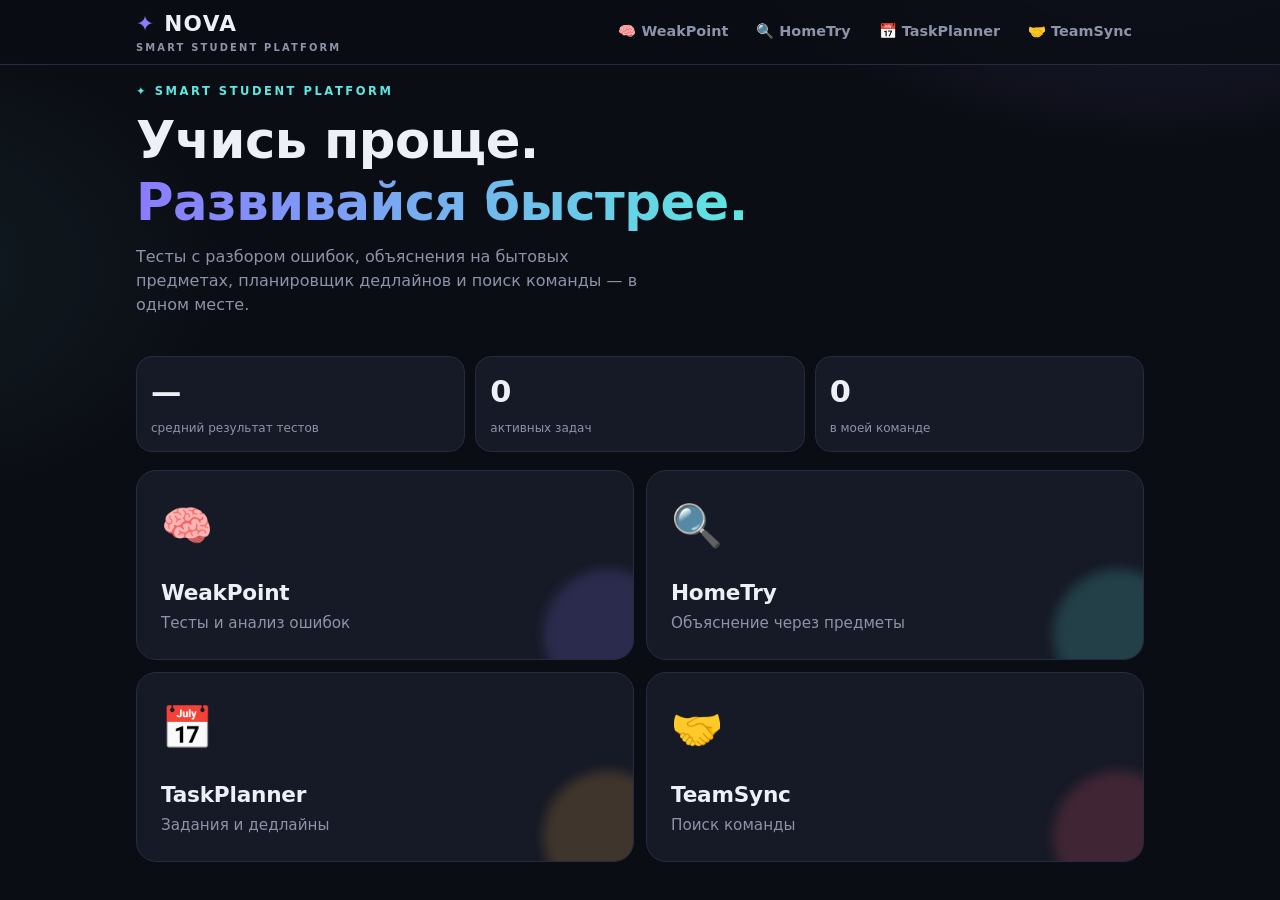
==== nova/index.html @ ae1da0c4 "NOVA Lite: платформа для студентов в одном index.html Тёмная тема, главная со статистикой и сеткой 2" ====
<!doctype html>
<html lang="ru">
<head>
<meta charset="utf-8">
<meta name="viewport" content="width=device-width, initial-scale=1, viewport-fit=cover">
<title>NOVA Lite — Smart Student Platform</title>
<meta name="description" content="NOVA Lite: тесты и анализ ошибок, объяснения через предметы, планировщик заданий и поиск команды.">
<meta name="theme-color" content="#0b0d14">
<link rel="icon" href="data:image/svg+xml,<svg xmlns='http://www.w3.org/2000/svg' viewBox='0 0 100 100'><text y='.9em' font-size='90'>✦</text></svg>">
<style>
/* =====================================================================
   1. ПЕРЕМЕННЫЕ И БАЗА
   ===================================================================== */
:root {
  --bg: #0b0d14;
  --bg-2: #11141e;
  --card: #161a26;
  --card-2: #1c2130;
  --line: #262c3d;
  --text: #eef0f7;
  --muted: #8d93a8;
  --accent: #8b7bff;
  --accent-2: #5ee7df;
  --ok: #3ddc97;
  --warn: #ffb347;
  --danger: #ff5c7a;
  --radius: 20px;
  --radius-sm: 12px;
  --shadow: 0 10px 30px rgba(0, 0, 0, .35);
  --ease: cubic-bezier(.2, .8, .2, 1);
}
* { box-sizing: border-box; }
html { -webkit-text-size-adjust: 100%; }
body {
  margin: 0; min-height: 100vh;
  font-family: system-ui, -apple-system, "Segoe UI", Roboto, "Helvetica Neue", Arial, sans-serif;
  color: var(--text); line-height: 1.5;
  background:
    radial-gradient(700px 400px at 90% -10%, rgba(139, 123, 255, .18), transparent 60%),
    radial-gradient(600px 400px at -10% 30%, rgba(94, 231, 223, .08), transparent 60%),
    var(--bg);
  background-attachment: fixed;
}
h1, h2, h3, h4 { margin: 0 0 .5em; line-height: 1.2; letter-spacing: -.01em; }
p { margin: 0 0 .8em; }
a { color: var(--accent); }
button, input, select, textarea { font: inherit; color: inherit; }
.muted { color: var(--muted); }
.small { font-size: .85rem; }
.hidden { display: none !important; }
:focus-visible { outline: 2px solid var(--accent); outline-offset: 2px; }

.wrap { max-width: 1040px; margin: 0 auto; padding: 0 16px; }

/* =====================================================================
   2. ШАПКА
   ===================================================================== */
.topbar {
  position: sticky; top: 0; z-index: 20;
  background: rgba(11, 13, 20, .78); backdrop-filter: blur(14px);
  border-bottom: 1px solid var(--line);
}
.topbar .wrap { display: flex; align-items: center; justify-content: space-between; height: 64px; }
.logo { display: flex; flex-direction: column; text-decoration: none; color: var(--text); }
.logo b { font-size: 1.35rem; letter-spacing: .06em; font-weight: 800; }
.logo b span { color: var(--accent); display: inline-block; transition: transform .6s var(--ease); }
.logo:hover b span { transform: rotate(180deg) scale(1.15); }
.logo small { font-size: .62rem; letter-spacing: .22em; color: var(--muted); font-weight: 600; }
.top-nav { display: none; gap: 4px; }
.top-nav a {
  text-decoration: none; color: var(--muted); font-size: .9rem; font-weight: 600;
  padding: 8px 12px; border-radius: 999px; transition: background .2s, color .2s;
}
.top-nav a:hover { color: var(--text); background: var(--card); }
.top-nav a.active { color: var(--text); background: var(--card-2); }

/* =====================================================================
   3. ОБЩИЕ КОМПОНЕНТЫ: карточки, кнопки, поля, чипы
   ===================================================================== */
main { padding: 20px 0 60px; }
.view { animation: viewIn .45s var(--ease); }
@keyframes viewIn { from { opacity: 0; transform: translateY(12px); } to { opacity: 1; transform: none; } }

.card {
  background: var(--card); border: 1px solid var(--line); border-radius: var(--radius);
  padding: 18px; margin-bottom: 16px;
}
.btn {
  display: inline-flex; align-items: center; justify-content: center; gap: 8px;
  border: 1px solid var(--line); background: var(--card-2); color: var(--text);
  padding: 11px 16px; border-radius: var(--radius-sm); cursor: pointer; font-weight: 600;
  text-decoration: none; transition: transform .15s var(--ease), background .2s, border-color .2s, opacity .2s;
}
.btn:hover { border-color: #3a4260; transform: translateY(-1px); }
.btn:active { transform: scale(.97); }
.btn:disabled { opacity: .45; cursor: not-allowed; transform: none; }
.btn-primary { background: var(--accent); border-color: var(--accent); color: #0b0d14; }
.btn-primary:hover { background: #a194ff; border-color: #a194ff; }
.btn-ghost { background: transparent; }
.btn-danger { color: var(--danger); }
.btn-sm { padding: 7px 11px; font-size: .85rem; border-radius: 10px; }
.btn-block { width: 100%; }
.row { display: flex; flex-wrap: wrap; gap: 10px; align-items: center; }
.row.between { justify-content: space-between; }

label.field { display: block; margin-bottom: 12px; }
label.field > span { display: block; font-size: .82rem; color: var(--muted); margin-bottom: 6px; font-weight: 600; }
input[type=text], input[type=search], input[type=datetime-local], select, textarea {
  width: 100%; background: var(--bg-2); border: 1px solid var(--line); border-radius: var(--radius-sm);
  padding: 11px 13px; transition: border-color .2s, box-shadow .2s; color-scheme: dark;
}
input:focus, select:focus, textarea:focus { outline: none; border-color: var(--accent); box-shadow: 0 0 0 3px rgba(139, 123, 255, .2); }
textarea { resize: vertical; min-height: 70px; }

.chips { display: flex; flex-wrap: wrap; gap: 6px; }
.chip {
  font-size: .78rem; font-weight: 600; padding: 4px 10px; border-radius: 999px;
  background: var(--card-2); border: 1px solid var(--line); color: var(--muted);
}
button.chip { cursor: pointer; transition: all .2s; }
button.chip:hover { color: var(--text); }
button.chip.active, .chip.on { background: rgba(139, 123, 255, .16); border-color: var(--accent); color: var(--text); }

.seg { display: inline-flex; background: var(--bg-2); border: 1px solid var(--line); border-radius: 999px; padding: 3px; }
.seg button { border: 0; background: transparent; padding: 7px 13px; border-radius: 999px; cursor: pointer; color: var(--muted); font-weight: 600; font-size: .85rem; transition: all .2s; }
.seg button.active { background: var(--card-2); color: var(--text); }

.empty {
  text-align: center; padding: 36px 18px; border: 1px dashed var(--line); border-radius: var(--radius);
  color: var(--muted); background: rgba(22, 26, 38, .5);
}
.empty .e-icon { font-size: 2.4rem; display: block; margin-bottom: 8px; }
.empty b { color: var(--text); display: block; margin-bottom: 4px; }

.progress { height: 8px; background: var(--bg-2); border-radius: 999px; overflow: hidden; }
.progress > i { display: block; height: 100%; background: linear-gradient(90deg, var(--accent), var(--accent-2)); border-radius: inherit; transition: width .6s var(--ease); }

/* Шапка модуля с кнопкой «Назад» */
.mod-head { display: flex; align-items: center; gap: 12px; margin-bottom: 18px; }
.back {
  width: 42px; height: 42px; flex: none; display: grid; place-items: center;
  border-radius: 12px; background: var(--card); border: 1px solid var(--line);
  color: var(--text); text-decoration: none; font-size: 1.2rem; transition: transform .2s var(--ease), border-color .2s;
}
.back:hover { transform: translateX(-3px); border-color: var(--accent); }
.mod-head h1 { margin: 0; font-size: 1.45rem; }
.mod-head p { margin: 0; color: var(--muted); font-size: .9rem; }

.toast {
  position: fixed; left: 50%; bottom: 24px; transform: translate(-50%, 20px); opacity: 0;
  background: var(--card-2); border: 1px solid var(--line); padding: 12px 18px; border-radius: 14px;
  box-shadow: var(--shadow); transition: all .3s var(--ease); pointer-events: none; z-index: 50; font-weight: 600;
  max-width: calc(100% - 32px); text-align: center;
}
.toast.show { opacity: 1; transform: translate(-50%, 0); }

/* =====================================================================
   4. ГЛАВНАЯ
   ===================================================================== */
.hero { padding: 18px 0 8px; }
.hero .eyebrow { font-size: .72rem; letter-spacing: .22em; color: var(--accent-2); font-weight: 700; margin-bottom: 10px; }
.hero h1 { font-size: clamp(2rem, 7vw, 3.2rem); font-weight: 800; margin-bottom: 12px; }
.hero h1 em { font-style: normal; background: linear-gradient(90deg, var(--accent), var(--accent-2)); -webkit-background-clip: text; background-clip: text; color: transparent; }
.hero p { color: var(--muted); max-width: 520px; }

.stats { display: grid; grid-template-columns: repeat(3, 1fr); gap: 10px; margin: 18px 0; }
.stat { background: var(--card); border: 1px solid var(--line); border-radius: 16px; padding: 12px 14px; }
.stat b { display: block; font-size: 1.5rem; font-weight: 800; }
.stat span { font-size: .75rem; color: var(--muted); }

.modules { display: grid; grid-template-columns: repeat(2, 1fr); gap: 12px; }
.module {
  position: relative; overflow: hidden; display: flex; flex-direction: column; gap: 6px;
  min-height: 150px; padding: 18px; border-radius: var(--radius); text-decoration: none; color: var(--text);
  background: var(--card); border: 1px solid var(--line);
  transition: transform .35s var(--ease), border-color .3s, box-shadow .3s;
}
.module::after {
  content: ""; position: absolute; inset: auto -40px -40px auto; width: 130px; height: 130px; border-radius: 50%;
  background: var(--glow); opacity: .18; filter: blur(6px); transition: transform .5s var(--ease), opacity .3s;
}
.module:hover { transform: translateY(-4px); border-color: var(--glow); box-shadow: 0 14px 34px rgba(0, 0, 0, .4); }
.module:hover::after { transform: scale(1.5); opacity: .3; }
.module .m-emoji { font-size: 2rem; align-self: flex-start; transition: transform .35s var(--ease); }
.module:hover .m-emoji { transform: scale(1.15) rotate(-6deg); }
.module h3 { margin: auto 0 0; font-size: 1.15rem; }
.module p { margin: 0; font-size: .85rem; color: var(--muted); }

/* =====================================================================
   5. WEAKPOINT
   ===================================================================== */
.subj-grid { display: grid; grid-template-columns: repeat(2, 1fr); gap: 12px; margin-bottom: 18px; }
.subj {
  text-align: left; cursor: pointer; padding: 16px; border-radius: var(--radius); background: var(--card);
  border: 1px solid var(--line); transition: transform .25s var(--ease), border-color .2s;
}
.subj:hover { transform: translateY(-3px); border-color: var(--accent); }
.subj .s-emoji { font-size: 1.7rem; }
.subj b { display: block; margin: 6px 0 2px; font-size: 1.05rem; }
.subj small { color: var(--muted); }

.q-top { display: flex; justify-content: space-between; color: var(--muted); font-size: .85rem; margin-bottom: 8px; }
.question h2 { font-size: 1.2rem; margin: 14px 0 16px; }
.options { display: grid; gap: 8px; }
.option {
  text-align: left; padding: 13px 15px; border-radius: var(--radius-sm); background: var(--bg-2);
  border: 1px solid var(--line); cursor: pointer; transition: all .2s var(--ease);
}
.option:hover { border-color: #3a4260; transform: translateX(3px); }
.option.picked { border-color: var(--accent); background: rgba(139, 123, 255, .14); }

.result-top { display: flex; align-items: center; gap: 18px; flex-wrap: wrap; }
.ring {
  --p: 0; width: 120px; height: 120px; border-radius: 50%; display: grid; place-items: center; flex: none;
  background: conic-gradient(var(--ring-c, var(--accent)) calc(var(--p) * 1%), var(--bg-2) 0);
}
.ring > div { width: 92px; height: 92px; border-radius: 50%; background: var(--card); display: grid; place-items: center; font-size: 1.7rem; font-weight: 800; }
.mistake { border-left: 3px solid var(--danger); padding: 10px 12px; background: var(--bg-2); border-radius: 0 12px 12px 0; margin-bottom: 10px; }
.mistake p { margin: 4px 0; font-size: .92rem; }
.mistake .bad { color: var(--danger); }
.mistake .good { color: var(--ok); }
.topic-row { margin-bottom: 12px; }
.topic-row .row { justify-content: space-between; font-size: .9rem; margin-bottom: 5px; }
.weak { padding: 12px 14px; border-radius: 14px; background: rgba(255, 179, 71, .08); border: 1px solid rgba(255, 179, 71, .3); margin-bottom: 8px; }
.weak b { color: var(--warn); }
.hist-item { display: flex; justify-content: space-between; align-items: center; gap: 10px; padding: 10px 0; border-bottom: 1px solid var(--line); }
.hist-item:last-child { border-bottom: 0; }
.pct { font-weight: 800; }
.pct.good { color: var(--ok); } .pct.mid { color: var(--warn); } .pct.bad { color: var(--danger); }

/* =====================================================================
   6. HOMETRY
   ===================================================================== */
.ht-grid { display: grid; gap: 12px; }
.ht-card {
  text-align: left; cursor: pointer; display: flex; gap: 14px; align-items: flex-start; padding: 16px;
  border-radius: var(--radius); background: var(--card); border: 1px solid var(--line);
  transition: transform .25s var(--ease), border-color .2s;
}
.ht-card:hover { transform: translateY(-3px); border-color: var(--accent-2); }
.ht-card .ht-emoji { font-size: 2rem; width: 52px; height: 52px; flex: none; display: grid; place-items: center; background: var(--bg-2); border-radius: 14px; }
.ht-card b { display: block; font-size: 1.05rem; }
.ht-card p { margin: 4px 0 8px; font-size: .88rem; color: var(--muted); }
.explain { font-size: 1.02rem; }
.items { display: grid; gap: 8px; margin-top: 10px; }
.item { display: flex; gap: 10px; align-items: flex-start; background: var(--bg-2); border-radius: 12px; padding: 10px 12px; font-size: .92rem; }
.item span:first-child { font-size: 1.3rem; }
.need { list-style: none; padding: 0; margin: 0; display: flex; flex-wrap: wrap; gap: 6px; }
.steps { counter-reset: s; list-style: none; padding: 0; margin: 0; }
.steps li { counter-increment: s; position: relative; padding: 0 0 12px 40px; }
.steps li::before {
  content: counter(s); position: absolute; left: 0; top: 0; width: 28px; height: 28px; border-radius: 50%;
  display: grid; place-items: center; background: var(--card-2); border: 1px solid var(--line); font-weight: 700; font-size: .85rem;
}
.conclusion { background: linear-gradient(135deg, rgba(94, 231, 223, .12), rgba(139, 123, 255, .12)); border: 1px solid rgba(94, 231, 223, .3); border-radius: 16px; padding: 14px 16px; }
.safety { font-size: .85rem; color: var(--warn); margin-top: 10px; }

/* =====================================================================
   7. TASKPLANNER
   ===================================================================== */
.form-grid { display: grid; gap: 0 12px; }
.task {
  display: flex; gap: 12px; align-items: flex-start; padding: 14px; margin-bottom: 10px;
  background: var(--card); border: 1px solid var(--line); border-left: 4px solid var(--line);
  border-radius: 16px; transition: transform .2s var(--ease), opacity .3s, border-color .2s;
  animation: viewIn .35s var(--ease);
}
.task:hover { transform: translateX(2px); }
.task.overdue { border-left-color: var(--danger); background: linear-gradient(90deg, rgba(255, 92, 122, .08), var(--card) 40%); }
.task.urgent { border-left-color: var(--warn); background: linear-gradient(90deg, rgba(255, 179, 71, .08), var(--card) 40%); }
.task.done { opacity: .55; border-left-color: var(--ok); }
.task.done .t-title { text-decoration: line-through; }
.check {
  width: 26px; height: 26px; flex: none; border-radius: 8px; border: 2px solid #3a4260; background: transparent;
  cursor: pointer; display: grid; place-items: center; transition: all .2s; color: #0b0d14; font-weight: 900; font-size: .85rem;
}
.check:hover { border-color: var(--ok); }
.task.done .check { background: var(--ok); border-color: var(--ok); }
.t-body { flex: 1; min-width: 0; }
.t-title { font-weight: 700; word-break: break-word; }
.t-meta { display: flex; flex-wrap: wrap; gap: 6px; margin-top: 6px; font-size: .8rem; }
.t-actions { display: flex; gap: 4px; }
.icon-btn { border: 0; background: transparent; cursor: pointer; padding: 6px; border-radius: 8px; font-size: 1rem; transition: background .2s; }
.icon-btn:hover { background: var(--card-2); }
.prio-high { color: var(--danger); border-color: rgba(255, 92, 122, .4); }
.prio-medium { color: var(--warn); border-color: rgba(255, 179, 71, .4); }
.prio-low { color: var(--ok); border-color: rgba(61, 220, 151, .4); }
.deadline.overdue { color: var(--danger); border-color: rgba(255, 92, 122, .5); }
.deadline.urgent { color: var(--warn); border-color: rgba(255, 179, 71, .5); }

/* =====================================================================
   8. TEAMSYNC
   ===================================================================== */
.tabs { display: flex; gap: 6px; margin-bottom: 14px; overflow-x: auto; }
.tabs button { flex: none; border: 1px solid var(--line); background: var(--card); padding: 9px 14px; border-radius: 999px; cursor: pointer; font-weight: 600; color: var(--muted); transition: all .2s; }
.tabs button.active { color: var(--text); border-color: var(--accent); background: rgba(139, 123, 255, .14); }
.tabs button span { font-size: .75rem; background: var(--card-2); padding: 1px 7px; border-radius: 999px; margin-left: 4px; }
.people { display: grid; gap: 12px; }
.person {
  display: flex; flex-direction: column; gap: 8px; padding: 16px; border-radius: var(--radius);
  background: var(--card); border: 1px solid var(--line); transition: transform .25s var(--ease), border-color .2s;
  animation: viewIn .35s var(--ease);
}
.person:hover { transform: translateY(-3px); border-color: #3a4260; }
.person.mine { border-color: rgba(94, 231, 223, .45); }
.p-head { display: flex; align-items: center; gap: 12px; }
.avatar { width: 46px; height: 46px; flex: none; border-radius: 14px; display: grid; place-items: center; font-weight: 800; font-size: 1.1rem; color: #0b0d14; }
.p-head b { display: block; }
.p-head small { color: var(--muted); }
.person p { margin: 0; font-size: .9rem; }
.person .label { color: var(--muted); font-size: .78rem; font-weight: 600; }
.person .btn { margin-top: auto; }
.in-team { background: rgba(61, 220, 151, .12); border-color: rgba(61, 220, 151, .5); color: var(--ok); }

/* =====================================================================
   9. АДАПТИВНОСТЬ
   ===================================================================== */
@media (min-width: 720px) {
  main { padding-top: 32px; }
  .top-nav { display: flex; }
  .module { min-height: 190px; padding: 24px; }
  .module .m-emoji { font-size: 2.6rem; }
  .module h3 { font-size: 1.35rem; }
  .module p { font-size: .95rem; }
  .stat b { font-size: 1.9rem; }
  .ht-grid, .people { grid-template-columns: repeat(2, 1fr); }
  .form-grid { grid-template-columns: 2fr 1fr; }
  .subj-grid { grid-template-columns: repeat(4, 1fr); }
}
@media (min-width: 1000px) {
  .people { grid-template-columns: repeat(3, 1fr); }
  .two-col { display: grid; grid-template-columns: 1.2fr 1fr; gap: 16px; align-items: start; }
}
@media (prefers-reduced-motion: reduce) {
  *, *::before, *::after { animation: none !important; transition: none !important; }
}
</style>
</head>
<body>

<!-- ================= ШАПКА ================= -->
<header class="topbar">
  <div class="wrap">
    <a class="logo" href="#/" aria-label="NOVA — на главную">
      <b><span>✦</span> NOVA</b>
      <small>SMART STUDENT PLATFORM</small>
    </a>
    <nav class="top-nav" aria-label="Модули">
      <a href="#/weakpoint" data-nav="weakpoint">🧠 WeakPoint</a>
      <a href="#/hometry" data-nav="hometry">🔍 HomeTry</a>
      <a href="#/tasks" data-nav="tasks">📅 TaskPlanner</a>
      <a href="#/team" data-nav="team">🤝 TeamSync</a>
    </nav>
  </div>
</header>

<main class="wrap"><div id="app"></div></main>
<div class="toast" id="toast" role="status" aria-live="polite"></div>

<script>
"use strict";

/* =====================================================================
   1. ХРАНИЛИЩЕ (localStorage) И УТИЛИТЫ
   ===================================================================== */
const store = {
  get(key, fallback) {
    try { const v = localStorage.getItem("nova." + key); return v === null ? fallback : JSON.parse(v); }
    catch (e) { return fallback; }
  },
  set(key, value) {
    try { localStorage.setItem("nova." + key, JSON.stringify(value)); }
    catch (e) { toast("Не удалось сохранить: память браузера недоступна"); }
  }
};

const $ = (sel, root = document) => root.querySelector(sel);
const $$ = (sel, root = document) => [...root.querySelectorAll(sel)];
/** Экранирование текста перед вставкой в HTML (защита от «поломки» вёрстки). */
const esc = s => String(s ?? "").replace(/[&<>"']/g, c => ({ "&": "&amp;", "<": "&lt;", ">": "&gt;", '"': "&quot;", "'": "&#39;" }[c]));
const uid = () => Date.now().toString(36) + Math.random().toString(36).slice(2, 7);
const shuffle = a => { a = [...a]; for (let i = a.length - 1; i > 0; i--) { const j = Math.floor(Math.random() * (i + 1)); [a[i], a[j]] = [a[j], a[i]]; } return a; };
const pctClass = p => (p >= 80 ? "good" : p >= 50 ? "mid" : "bad");
const fmtDate = iso => new Date(iso).toLocaleString("ru-RU", { day: "numeric", month: "short", hour: "2-digit", minute: "2-digit" });

function toast(msg) {
  const t = $("#toast");
  t.textContent = msg;
  t.classList.add("show");
  clearTimeout(toast.timer);
  toast.timer = setTimeout(() => t.classList.remove("show"), 2400);
}

/** Шапка модуля с кнопкой «Назад». */
function modHead(emoji, title, subtitle, backHref = "#/") {
  return `<div class="mod-head">
      <a class="back" href="${backHref}" aria-label="Назад">←</a>
      <div><h1>${emoji} ${title}</h1><p>${subtitle}</p></div>
    </div>`;
}

function emptyState(icon, title, hint) {
  return `<div class="empty"><span class="e-icon">${icon}</span><b>${title}</b>${hint}</div>`;
}

/* =====================================================================
   2. ДАННЫЕ: ВОПРОСЫ WEAKPOINT
   Формат: { t: тема, q: вопрос, o: [варианты], a: индекс верного, e: пояснение }
   ===================================================================== */
const SUBJECTS = {
  math: {
    name: "Математика", emoji: "📐",
    questions: [
      { t: "Дроби", q: "Сколько будет 3/4 + 1/8?", o: ["7/8", "4/12", "1/2", "5/8"], a: 0, e: "Приводим к знаменателю 8: 6/8 + 1/8 = 7/8." },
      { t: "Дроби", q: "Чему равны 2/3 от 18?", o: ["12", "6", "9", "27"], a: 0, e: "18 : 3 × 2 = 12." },
      { t: "Проценты", q: "Сколько составляет 15% от 200?", o: ["30", "15", "20", "45"], a: 0, e: "200 × 15 / 100 = 30." },
      { t: "Проценты", q: "Цена 800 ₸ выросла на 25%. Какой стала цена?", o: ["1000 ₸", "825 ₸", "1025 ₸", "200 ₸"], a: 0, e: "25% от 800 = 200, значит 800 + 200 = 1000 ₸." },
      { t: "Уравнения", q: "Реши уравнение: 3x − 7 = 11", o: ["x = 6", "x = 4", "x = 18", "x = 3"], a: 0, e: "3x = 11 + 7 = 18, x = 18 : 3 = 6." },
      { t: "Уравнения", q: "Реши уравнение: 2(x + 3) = 14", o: ["x = 4", "x = 7", "x = 5,5", "x = 8"], a: 0, e: "x + 3 = 7, значит x = 4." },
      { t: "Геометрия", q: "Площадь прямоугольника со сторонами 6 см и 4 см?", o: ["24 см²", "20 см²", "10 см²", "48 см²"], a: 0, e: "S = a × b = 6 × 4 = 24 см²." },
      { t: "Геометрия", q: "Чему равна сумма углов любого треугольника?", o: ["180°", "90°", "360°", "270°"], a: 0, e: "Сумма внутренних углов треугольника всегда 180°." },
      { t: "Степени", q: "Сколько будет 2⁵?", o: ["32", "10", "25", "16"], a: 0, e: "2 × 2 × 2 × 2 × 2 = 32." },
      { t: "Степени", q: "Упрости: 10³ × 10²", o: ["10⁵", "10⁶", "100⁵", "20⁵"], a: 0, e: "При умножении степеней с одинаковым основанием показатели складываются: 3 + 2 = 5." }
    ]
  },
  physics: {
    name: "Физика", emoji: "⚡",
    questions: [
      { t: "Силы", q: "В каких единицах измеряется сила?", o: ["Ньютон (Н)", "Джоуль (Дж)", "Ватт (Вт)", "Паскаль (Па)"], a: 0, e: "Сила измеряется в ньютонах, в честь Исаака Ньютона." },
      { t: "Силы", q: "Тело массой 2 кг движется с ускорением 3 м/с². Какая сила на него действует?", o: ["6 Н", "1,5 Н", "5 Н", "0,67 Н"], a: 0, e: "Второй закон Ньютона: F = m × a = 2 × 3 = 6 Н." },
      { t: "Давление", q: "Сила 100 Н давит на площадь 2 м². Каково давление?", o: ["50 Па", "200 Па", "102 Па", "0,02 Па"], a: 0, e: "p = F / S = 100 / 2 = 50 Па." },
      { t: "Давление", q: "Почему острый нож режет лучше тупого?", o: ["Меньше площадь — больше давление", "Острый нож тяжелее", "У острого ножа больше трение", "Острый нож сделан из другого металла"], a: 0, e: "При той же силе меньшая площадь лезвия создаёт большее давление (p = F/S)." },
      { t: "Электричество", q: "Напряжение 12 В, сопротивление 4 Ом. Чему равна сила тока?", o: ["3 А", "48 А", "16 А", "8 А"], a: 0, e: "Закон Ома: I = U / R = 12 / 4 = 3 А." },
      { t: "Электричество", q: "В каких единицах измеряется электрическое сопротивление?", o: ["Ом", "Ампер", "Вольт", "Ватт"], a: 0, e: "Сопротивление измеряют в омах (Ом), силу тока — в амперах, напряжение — в вольтах." },
      { t: "Оптика", q: "Примерная скорость света в вакууме?", o: ["300 000 км/с", "340 м/с", "300 км/ч", "1 000 км/с"], a: 0, e: "Свет в вакууме проходит около 300 000 км в секунду. 340 м/с — это скорость звука в воздухе." },
      { t: "Оптика", q: "Как связаны угол падения и угол отражения луча от зеркала?", o: ["Они равны", "Угол отражения вдвое больше", "Их сумма всегда 90°", "Они не связаны"], a: 0, e: "Закон отражения: угол падения равен углу отражения." },
      { t: "Тепловые явления", q: "При какой температуре кипит чистая вода при нормальном атмосферном давлении?", o: ["100 °C", "90 °C", "0 °C", "120 °C"], a: 0, e: "При нормальном давлении вода кипит при 100 °C. В горах, где давление ниже, — при меньшей температуре." },
      { t: "Тепловые явления", q: "Каким способом тепло от Солнца доходит до Земли через космос?", o: ["Излучением", "Теплопроводностью", "Конвекцией", "Никаким"], a: 0, e: "В вакууме нет вещества, поэтому тепло передаётся только излучением." }
    ]
  },
  history: {
    name: "История", emoji: "🏛️",
    questions: [
      { t: "Древний мир", q: "В какой древней цивилизации строили знаменитые пирамиды в Гизе?", o: ["Древний Египет", "Древний Рим", "Древняя Греция", "Древний Китай"], a: 0, e: "Пирамиды в Гизе построены в Древнем Египте как гробницы фараонов." },
      { t: "Древний мир", q: "Где зародились первые Олимпийские игры?", o: ["В Древней Греции", "В Древнем Риме", "В Египте", "В Персии"], a: 0, e: "Олимпийские игры проводились в Олимпии, в Древней Греции." },
      { t: "Средние века", q: "Какие регионы соединял Великий шёлковый путь?", o: ["Китай и Средиземноморье (Европу)", "Европу и Америку", "Африку и Австралию", "Индию и Америку"], a: 0, e: "Караванные дороги шли из Китая через Центральную Азию, в том числе юг Казахстана, к Ближнему Востоку и Средиземноморью." },
      { t: "История Казахстана", q: "Кто считается основателями Казахского ханства?", o: ["Керей и Жанибек", "Абылай и Кенесары", "Абай и Шокан", "Тауке и Есим"], a: 0, e: "Казахское ханство основали султаны Керей и Жанибек в середине XV века." },
      { t: "История Казахстана", q: "Когда Казахстан провозгласил государственную независимость?", o: ["16 декабря 1991 года", "25 октября 1990 года", "1 января 1993 года", "30 августа 1995 года"], a: 0, e: "16 декабря 1991 года — День Независимости Казахстана." },
      { t: "История Казахстана", q: "В каком году введена национальная валюта Казахстана — тенге?", o: ["1993", "1991", "1996", "2000"], a: 0, e: "Тенге введён в ноябре 1993 года." },
      { t: "Новое время", q: "В каком году экспедиция Христофора Колумба достигла Америки?", o: ["1492", "1066", "1789", "1610"], a: 0, e: "В 1492 году корабли Колумба достигли островов Карибского моря." },
      { t: "Новое время", q: "В какой стране началась промышленная революция?", o: ["Великобритания", "Россия", "Япония", "Испания"], a: 0, e: "Промышленная революция началась в Великобритании во второй половине XVIII века." },
      { t: "XX век", q: "В какие годы шла Вторая мировая война?", o: ["1939–1945", "1914–1918", "1941–1949", "1936–1942"], a: 0, e: "Вторая мировая война началась в 1939 и закончилась в 1945 году." },
      { t: "XX век", q: "Откуда в 1961 году стартовал Юрий Гагарин — первый человек в космосе?", o: ["С космодрома Байконур", "С мыса Канаверал", "С космодрома Плесецк", "С Луны"], a: 0, e: "Гагарин полетел 12 апреля 1961 года с космодрома Байконур, который находится в Казахстане." }
    ]
  },
  english: {
    name: "Английский", emoji: "🇬🇧",
    questions: [
      { t: "Времена глаголов", q: "She ___ to school every day.", o: ["goes", "go", "going", "is go"], a: 0, e: "Present Simple: с he/she/it к глаголу добавляется -s/-es: she goes." },
      { t: "Времена глаголов", q: "Yesterday I ___ a great film.", o: ["watched", "watch", "am watching", "have watch"], a: 0, e: "Yesterday указывает на прошлое — Past Simple: watched." },
      { t: "Времена глаголов", q: "Look! They ___ football right now.", o: ["are playing", "play", "played", "plays"], a: 0, e: "Right now — действие происходит сейчас, нужен Present Continuous: are playing." },
      { t: "Неправильные глаголы", q: "Какая форма Past Simple у глагола «go»?", o: ["went", "goed", "gone", "going"], a: 0, e: "go — went — gone. «Went» — прошедшее время." },
      { t: "Неправильные глаголы", q: "Какая третья форма (Past Participle) у глагола «write»?", o: ["written", "wrote", "writed", "writing"], a: 0, e: "write — wrote — written." },
      { t: "Артикли и предлоги", q: "I eat ___ apple every morning.", o: ["an", "a", "the", "—"], a: 0, e: "Перед словом, которое начинается с гласного звука, ставим «an»: an apple." },
      { t: "Артикли и предлоги", q: "My birthday is ___ Monday.", o: ["on", "in", "at", "to"], a: 0, e: "С днями недели используется предлог «on»: on Monday." },
      { t: "Лексика", q: "Как переводится слово «library»?", o: ["Библиотека", "Лаборатория", "Книжный магазин", "Свобода"], a: 0, e: "Library — библиотека. Книжный магазин — bookshop." },
      { t: "Лексика", q: "Подбери антоним к слову «expensive».", o: ["cheap", "rich", "big", "costly"], a: 0, e: "Expensive — дорогой, cheap — дешёвый. Costly — синоним." },
      { t: "Условные предложения", q: "If it rains tomorrow, we ___ at home.", o: ["will stay", "stay", "stayed", "would stayed"], a: 0, e: "Первый тип условных: If + Present Simple, will + глагол." }
    ]
  }
};

/** Что повторить, если тема проседает. */
const TOPIC_TIPS = {
  "Дроби": "Повтори приведение к общему знаменателю и нахождение части от числа.",
  "Проценты": "Запомни: p% от числа = число × p / 100. Потренируйся на скидках и ценах.",
  "Уравнения": "Переноси числа через знак «=» с противоположным знаком и проверяй ответ подстановкой.",
  "Геометрия": "Выучи формулы площадей и свойства углов треугольника.",
  "Степени": "Повтори свойства степеней: aᵐ × aⁿ = aᵐ⁺ⁿ.",
  "Силы": "Повтори законы Ньютона и единицы измерения (Н, кг, м/с²).",
  "Давление": "Разбери формулу p = F/S на примерах: нож, кнопка, лыжи.",
  "Электричество": "Повтори закон Ома I = U/R и единицы: А, В, Ом.",
  "Оптика": "Повтори законы отражения и преломления света.",
  "Тепловые явления": "Разбери три способа теплопередачи: теплопроводность, конвекция, излучение.",
  "Древний мир": "Составь ленту времени древних цивилизаций: Египет, Греция, Рим.",
  "Средние века": "Повтори торговые пути и города Средней Азии.",
  "История Казахстана": "Повтори ключевые события: Казахское ханство, независимость, введение тенге.",
  "Новое время": "Повтори Великие географические открытия и промышленную революцию.",
  "XX век": "Составь хронологию главных событий XX века.",
  "Времена глаголов": "Повтори маркеры времён: every day, yesterday, now.",
  "Неправильные глаголы": "Учи по 10 неправильных глаголов в день (три формы).",
  "Артикли и предлоги": "Повтори a/an/the и предлоги времени: in, on, at.",
  "Лексика": "Заведи карточки со словами и повторяй их каждый день.",
  "Условные предложения": "Повтори схему: If + Present Simple, will + глагол."
};

/* =====================================================================
   3. ДАННЫЕ: ТЕМЫ HOMETRY
   ===================================================================== */
const HT_TOPICS = [
  {
    id: "electricity", emoji: "💡", title: "Электричество", subject: "Физика",
    short: "Почему воздушный шарик «прилипает» к стене и как ток бежит по проводам.",
    explain: "Электрический ток — это направленное движение заряженных частиц, чаще всего электронов. Представь трубу с водой: напряжение — как напор насоса, сила тока — сколько воды протекает за секунду, а сопротивление — насколько узкая труба. Батарейка — это «насос», который толкает заряды по цепи.",
    items: [["🔋", "Батарейка в пульте — источник напряжения, «насос» для зарядов."], ["🔌", "Зарядка телефона: по проводу течёт ток к аккумулятору."], ["🎈", "Шарик, потёртый о волосы, притягивает бумажки — это статическое электричество."]],
    need: ["Воздушный шарик", "Сухие волосы или шерстяной свитер", "Мелкие кусочки бумаги"],
    steps: ["Надуй шарик и завяжи его.", "Потри шарик о сухие волосы или шерстяной свитер 15–20 секунд.", "Поднеси шарик к мелким кусочкам бумаги, не касаясь их.", "Потом поднеси шарик к тонкой струйке воды из крана."],
    conclusion: "При трении электроны переходят с волос на шарик, и он заряжается. Заряженный шарик притягивает бумажки и даже отклоняет струйку воды. Это статическое электричество — заряды есть, но они не текут по цепи.",
    safety: "Никогда не проводи опыты с розеткой и бытовыми проводами — это опасно для жизни."
  },
  {
    id: "fractions", emoji: "🍕", title: "Дроби", subject: "Математика",
    short: "Пицца, шоколадка и полоски бумаги объясняют, что такое части целого.",
    explain: "Дробь показывает часть целого. Нижнее число (знаменатель) — на сколько равных частей разрезали целое. Верхнее (числитель) — сколько частей взяли. 3/8 пиццы — это пицца на 8 кусков, из которых ты взял 3. Чем больше знаменатель, тем меньше каждый кусок.",
    items: [["🍕", "Пицца из 8 кусков: один кусок — 1/8, половина — 4/8 = 1/2."], ["🍫", "Плитка шоколада из 12 долек: 3 дольки — это 3/12 = 1/4."], ["⏰", "Четверть часа — 1/4 от 60 минут = 15 минут."]],
    need: ["3 одинаковые полоски бумаги", "Карандаш", "Ножницы (по желанию)"],
    steps: ["Первую полоску оставь целой и подпиши «1».", "Вторую согни пополам и подпиши каждую часть «1/2».", "Третью согни пополам дважды — получится 4 части, подпиши их «1/4».", "Положи полоски друг под другом и сравни: сколько четвертей помещается в половину?"],
    conclusion: "В одну половину помещаются ровно две четверти: 1/2 = 2/4. Это основное свойство дроби: если числитель и знаменатель умножить на одно и то же число, величина дроби не изменится."
  },
  {
    id: "pressure", emoji: "📌", title: "Давление", subject: "Физика",
    short: "Почему кнопка легко входит в доску, а на лыжах не проваливаешься в снег.",
    explain: "Давление — это сила, которая приходится на каждый кусочек площади: p = F / S. Если давить с той же силой на меньшую площадь, давление растёт. Поэтому острый нож режет, кнопка втыкается, а широкие лыжи и рюкзаки с широкими лямками давят мягче.",
    items: [["🔪", "Острый нож: тонкое лезвие — маленькая площадь — большое давление."], ["🎒", "Широкие лямки рюкзака распределяют вес — плечам легче."], ["🎿", "Лыжи увеличивают площадь — ты не проваливаешься в снег."]],
    need: ["Кусок пластилина", "Карандаш", "Линейка"],
    steps: ["Раскатай пластилин в толстый блин.", "Надави на него тупым концом карандаша.", "С той же силой надави заточенным концом рядом.", "Сравни глубину двух следов линейкой."],
    conclusion: "Заточенный конец уходит глубже: площадь меньше, значит при той же силе давление больше. Это и есть формула p = F / S в действии."
  },
  {
    id: "inertia", emoji: "🪙", title: "Инерция", subject: "Физика",
    short: "Фокус с монетой и открыткой: тела «не хотят» менять скорость.",
    explain: "Инерция — свойство тел сохранять свою скорость, если на них не действуют другие тела. Стоящий предмет хочет стоять, движущийся — двигаться дальше. Поэтому в автобусе при резком торможении тебя качает вперёд: автобус остановился, а ты по инерции ещё движешься.",
    items: [["🚌", "Резкое торможение автобуса — пассажиров качает вперёд."], ["🧴", "Чтобы вытряхнуть кетчуп, бутылку резко останавливают — соус летит дальше."], ["🧹", "Встряхивают коврик: коврик останавливается, а пыль летит дальше."]],
    need: ["Стакан", "Открытка или плотная картонка", "Монета"],
    steps: ["Положи открытку на стакан, а монету — сверху, точно над серединой стакана.", "Резким щелчком пальца выбей открытку горизонтально в сторону.", "Посмотри, куда упала монета.", "Повтори, но теперь тяни открытку медленно."],
    conclusion: "При резком щелчке монета падает в стакан: по инерции она остаётся на месте, а открытка вылетает из-под неё. При медленном движении трение успевает увлечь монету вместе с открыткой."
  },
  {
    id: "archimedes", emoji: "🥚", title: "Закон Архимеда", subject: "Физика",
    short: "Почему корабль из металла плавает, а яйцо всплывает в солёной воде.",
    explain: "На любое тело в жидкости действует выталкивающая сила, направленная вверх. Она равна весу жидкости, которую вытеснило тело: Fₐ = ρж · g · V. Если эта сила больше веса тела — оно всплывает. Корабль вытесняет много воды, поэтому держится на плаву.",
    items: [["🧊", "Лёд плавает: он легче воды того же объёма."], ["🏐", "Мяч в ванне трудно утопить — вода выталкивает его."], ["🍾", "Пустая закрытая бутылка плавает, полная — тонет."]],
    need: ["Стакан воды", "Сырое яйцо", "3–4 столовые ложки соли", "Ложка"],
    steps: ["Аккуратно опусти яйцо в стакан с обычной водой — оно утонет.", "Достань яйцо.", "Размешай в воде 3–4 ложки соли.", "Снова опусти яйцо и наблюдай."],
    conclusion: "В солёной воде яйцо всплывает. Солёная вода плотнее пресной, поэтому выталкивающая сила больше и становится сильнее веса яйца."
  },
  {
    id: "air-pressure", emoji: "🥤", title: "Атмосферное давление", subject: "Физика",
    short: "Воздух давит на нас со всех сторон — и может удержать воду в перевёрнутом стакане.",
    explain: "Воздух имеет вес, и толща атмосферы давит на всё вокруг — это атмосферное давление. Мы его не замечаем, потому что оно действует со всех сторон одинаково. Благодаря ему работают присоски и трубочки для сока: ты уменьшаешь давление во рту, а воздух снаружи вталкивает сок в трубочку.",
    items: [["🥤", "Трубочка для сока: внешнее давление «вталкивает» напиток."], ["🪝", "Присоска держится на кафеле, потому что её прижимает воздух."], ["💉", "Шприц набирает жидкость за счёт разности давлений."]],
    need: ["Стакан", "Вода", "Плотная открытка или картон", "Раковина или таз"],
    steps: ["Налей стакан воды до самого края.", "Плотно накрой его открыткой, чтобы не было пузырей воздуха.", "Придерживая открытку ладонью, переверни стакан над раковиной.", "Медленно убери руку."],
    conclusion: "Открытка не падает, и вода остаётся в стакане: атмосферное давление снизу на открытку больше, чем давление воды сверху."
  },
  {
    id: "refraction", emoji: "✏️", title: "Преломление света", subject: "Физика",
    short: "Почему карандаш в стакане воды кажется сломанным.",
    explain: "Свет в воде распространяется медленнее, чем в воздухе. Когда луч переходит из одной среды в другую под углом, он меняет направление — это преломление. Наш мозг думает, что свет всегда идёт прямо, поэтому предметы в воде кажутся смещёнными, а дно — ближе, чем на самом деле.",
    items: [["🥛", "Ложка в стакане чая кажется изломанной."], ["🏊", "Дно бассейна кажется мельче, чем есть."], ["👓", "Линзы очков преломляют свет и помогают видеть чётко."]],
    need: ["Прозрачный стакан", "Вода", "Карандаш", "Монета и непрозрачная кружка"],
    steps: ["Опусти карандаш в стакан с водой наискосок и посмотри сбоку.", "Положи монету на дно пустой кружки.", "Отойди так, чтобы край кружки только-только закрыл монету.", "Попроси кого-нибудь медленно налить в кружку воду, не сдвигая монету."],
    conclusion: "Карандаш кажется «сломанным», а монета «появляется» в кружке с водой. Свет от монеты преломляется на границе воды и воздуха и попадает тебе в глаза."
  },
  {
    id: "friction", emoji: "👟", title: "Трение", subject: "Физика",
    short: "Почему в носках скользко, а в кроссовках нет.",
    explain: "Сила трения возникает, когда поверхности трутся друг о друга, и всегда мешает движению. Она зависит от материалов и от того, как сильно тела прижаты друг к другу. Трение бывает полезным (не скользим при ходьбе) и вредным (детали машин изнашиваются).",
    items: [["👟", "Рифлёная подошва кроссовка увеличивает трение — не скользишь."], ["🧦", "Носки на гладком полу — трения мало, легко поскользнуться."], ["🧼", "Мыльные руки скользят: мыло работает как смазка."]],
    need: ["Книга", "Резинка (канцелярская)", "4–5 круглых карандашей"],
    steps: ["Привяжи резинку к книге.", "Тяни книгу по столу за резинку и запомни, насколько она растянулась.", "Положи сверху вторую книгу и повтори.", "Подложи под книгу карандаши, как катки, и потяни ещё раз."],
    conclusion: "С двумя книгами резинка растягивается сильнее — трение выросло, потому что книги сильнее прижаты к столу. На карандашах-катках тянуть легче всего: трение качения меньше трения скольжения."
  }
];

/* =====================================================================
   4. ДАННЫЕ: ДЕМО-АНКЕТЫ TEAMSYNC
   ===================================================================== */
const DEMO_PEOPLE = [
  { id: "d1", name: "Айгерим", skills: ["Дизайн", "Figma", "Презентации"], interests: "UI/UX, иллюстрации, экология", looking: "Программиста для приложения про раздельный сбор мусора" },
  { id: "d2", name: "Тимур", skills: ["JavaScript", "HTML/CSS", "Python"], interests: "Веб-разработка, хакатоны, игры", looking: "Дизайнера и человека, который умеет выступать" },
  { id: "d3", name: "Алия", skills: ["Математика", "Аналитика", "Excel"], interests: "Олимпиады, финансы, статистика", looking: "Команду на олимпиаду по финансовой грамотности" },
  { id: "d4", name: "Данияр", skills: ["Python", "Робототехника", "Arduino"], interests: "Роботы, умный дом, электроника", looking: "Напарника в команду по робототехнике" },
  { id: "d5", name: "Мадина", skills: ["Английский", "Тексты", "Презентации"], interests: "Дебаты, журналистика, MUN", looking: "Команду для дебатов на английском" },
  { id: "d6", name: "Арман", skills: ["Видеомонтаж", "Дизайн", "SMM"], interests: "Блогинг, кино, музыка", looking: "Проект, которому нужен видеоролик и соцсети" },
  { id: "d7", name: "Камила", skills: ["Биология", "Химия", "Исследования"], interests: "Медицина, научные проекты, эко-исследования", looking: "Команду для научного проекта по экологии" },
  { id: "d8", name: "Ерлан", skills: ["JavaScript", "Аналитика", "Презентации"], interests: "Стартапы, EdTech, бизнес", looking: "Людей в стартап образовательного приложения" }
];
const AVATAR_COLORS = ["#8b7bff", "#5ee7df", "#ffb347", "#ff5c7a", "#3ddc97", "#6fa8ff", "#f78fd1", "#c3f16b"];

/* =====================================================================
   5. РОУТЕР (навигация без перезагрузки по #адресу)
   ===================================================================== */
const routes = {
  "": renderHome,
  weakpoint: renderWeakPoint,
  hometry: renderHomeTry,
  tasks: renderTasks,
  team: renderTeam
};

function router() {
  const [name, param] = location.hash.replace(/^#\/?/, "").split("/");
  const render = routes[name] || renderHome;
  if (name !== "weakpoint" && quiz && quiz.finished) quiz = null; // ушли с результата — сбрасываем тест
  $$(".top-nav a").forEach(a => a.classList.toggle("active", a.dataset.nav === name));
  const app = $("#app");
  app.innerHTML = `<div class="view"></div>`;
  render(app.firstElementChild, param ? decodeURIComponent(param) : undefined);
  window.scrollTo({ top: 0 });
}
window.addEventListener("hashchange", router);

/* =====================================================================
   6. ГЛАВНАЯ
   ===================================================================== */
function renderHome(view) {
  const history = store.get("tests", []);
  const avg = history.length ? Math.round(history.reduce((s, h) => s + h.percent, 0) / history.length) : null;
  const active = store.get("tasks", []).filter(t => !t.done).length;
  const team = store.get("team", []).length;

  view.innerHTML = `
    <section class="hero">
      <p class="eyebrow">✦ SMART STUDENT PLATFORM</p>
      <h1>Учись проще.<br><em>Развивайся быстрее.</em></h1>
      <p>Тесты с разбором ошибок, объяснения на бытовых предметах, планировщик дедлайнов и поиск команды — в одном месте.</p>
    </section>

    <section class="stats" aria-label="Статистика">
      <div class="stat"><b>${avg === null ? "—" : avg + "%"}</b><span>средний результат тестов</span></div>
      <div class="stat"><b>${active}</b><span>активных задач</span></div>
      <div class="stat"><b>${team}</b><span>в моей команде</span></div>
    </section>

    <section class="modules" aria-label="Модули">
      <a class="module" href="#/weakpoint" style="--glow:#8b7bff">
        <span class="m-emoji">🧠</span><h3>WeakPoint</h3><p>Тесты и анализ ошибок</p>
      </a>
      <a class="module" href="#/hometry" style="--glow:#5ee7df">
        <span class="m-emoji">🔍</span><h3>HomeTry</h3><p>Объяснение через предметы</p>
      </a>
      <a class="module" href="#/tasks" style="--glow:#ffb347">
        <span class="m-emoji">📅</span><h3>TaskPlanner</h3><p>Задания и дедлайны</p>
      </a>
      <a class="module" href="#/team" style="--glow:#ff5c7a">
        <span class="m-emoji">🤝</span><h3>TeamSync</h3><p>Поиск команды</p>
      </a>
    </section>`;
}

/* =====================================================================
   7. МОДУЛЬ WEAKPOINT
   ===================================================================== */
let quiz = null; // текущий тест: { subject, questions, answers[], i }

/** Сводка по темам предмета за всю историю прохождений. */
function topicStats(subjectId) {
  const stats = {};
  store.get("tests", []).filter(h => h.subject === subjectId).forEach(h => {
    Object.entries(h.topics).forEach(([topic, v]) => {
      stats[topic] = stats[topic] || { right: 0, total: 0 };
      stats[topic].right += v.right;
      stats[topic].total += v.total;
    });
  });
  return stats;
}

function weakTopicsHtml(stats) {
  const weak = Object.entries(stats)
    .map(([topic, v]) => ({ topic, p: Math.round(v.right / v.total * 100) }))
    .filter(x => x.p < 70)
    .sort((a, b) => a.p - b.p);
  if (!weak.length) return `<p class="muted">Слабых тем не найдено — все темы выше 70%. Так держать! 🎉</p>`;
  return weak.map(w => `
    <div class="weak"><b>${esc(w.topic)} — ${w.p}%</b><br><span class="small">📌 ${esc(TOPIC_TIPS[w.topic] || "Повтори теорию и реши ещё несколько задач по этой теме.")}</span></div>`).join("");
}

function renderWeakPoint(view) {
  if (quiz && quiz.finished) return renderQuizResult(view);
  if (quiz) return renderQuestion(view);

  const history = store.get("tests", []);
  view.innerHTML = `
    ${modHead("🧠", "WeakPoint", "Пройди тест — найдём слабые темы и подскажем, что повторить")}
    <h3>Выбери предмет</h3>
    <div class="subj-grid">
      ${Object.entries(SUBJECTS).map(([id, s]) => {
        const last = history.find(h => h.subject === id);
        return `<button class="subj" data-subject="${id}">
          <span class="s-emoji">${s.emoji}</span>
          <b>${s.name}</b>
          <small>${s.questions.length} вопросов${last ? ` · последний: <span class="pct ${pctClass(last.percent)}">${last.percent}%</span>` : ""}</small>
        </button>`;
      }).join("")}
    </div>

    <div class="two-col">
      <section class="card">
        <h3>📉 Слабые темы</h3>
        ${history.length
          ? Object.keys(SUBJECTS).filter(id => history.some(h => h.subject === id)).map(id =>
              `<p class="small muted" style="margin:10px 0 6px">${SUBJECTS[id].emoji} ${SUBJECTS[id].name}</p>${weakTopicsHtml(topicStats(id))}`).join("")
          : emptyState("🎯", "Пока нечего анализировать", "Пройди первый тест — здесь появятся темы, которые стоит подтянуть.")}
      </section>
      <section class="card">
        <div class="row between"><h3 style="margin:0">🕑 История прохождений</h3>
          ${history.length ? `<button class="btn btn-sm btn-ghost btn-danger" id="clearHistory">Очистить</button>` : ""}</div>
        ${history.length
          ? history.slice(0, 15).map(h => `
              <div class="hist-item">
                <div><b>${SUBJECTS[h.subject].emoji} ${SUBJECTS[h.subject].name}</b><br><span class="small muted">${fmtDate(h.date)} · ${h.score} из ${h.total}</span></div>
                <span class="pct ${pctClass(h.percent)}">${h.percent}%</span>
              </div>`).join("")
          : emptyState("📝", "История пуста", "Результаты каждого теста будут сохраняться здесь.")}
      </section>
    </div>`;

  $$("[data-subject]", view).forEach(b => b.onclick = () => startQuiz(b.dataset.subject));
  const clear = $("#clearHistory", view);
  if (clear) clear.onclick = () => {
    if (confirm("Удалить всю историю тестов?")) { store.set("tests", []); router(); }
  };
}

function startQuiz(subjectId) {
  // Перемешиваем вопросы и варианты, запоминая, где правильный ответ
  const questions = shuffle(SUBJECTS[subjectId].questions).map(q => {
    const order = shuffle(q.o.map((_, i) => i));
    return { ...q, o: order.map(i => q.o[i]), a: order.indexOf(q.a) };
  });
  quiz = { subject: subjectId, questions, answers: Array(questions.length).fill(null), i: 0 };
  router();
}

function renderQuestion(view) {
  const q = quiz.questions[quiz.i];
  const total = quiz.questions.length;
  const s = SUBJECTS[quiz.subject];
  view.innerHTML = `
    <div class="mod-head">
      <a class="back" href="#/weakpoint" id="quitQuiz" aria-label="Выйти из теста">←</a>
      <div><h1>${s.emoji} ${s.name}</h1><p>Тема: ${esc(q.t)}</p></div>
    </div>
    <section class="card question">
      <div class="q-top"><span>Вопрос ${quiz.i + 1} из ${total}</span><span>${quiz.answers.filter(a => a !== null).length} отвечено</span></div>
      <div class="progress"><i style="width:${(quiz.i / total) * 100}%"></i></div>
      <h2>${esc(q.q)}</h2>
      <div class="options">
        ${q.o.map((opt, k) => `<button class="option ${quiz.answers[quiz.i] === k ? "picked" : ""}" data-k="${k}">${esc(opt)}</button>`).join("")}
      </div>
      <div class="row between" style="margin-top:16px">
        <button class="btn btn-ghost" id="prevQ" ${quiz.i === 0 ? "disabled" : ""}>← Назад</button>
        <button class="btn btn-primary" id="nextQ" ${quiz.answers[quiz.i] === null ? "disabled" : ""}>${quiz.i === total - 1 ? "Завершить тест" : "Далее →"}</button>
      </div>
    </section>`;

  $("#quitQuiz", view).onclick = e => {
    e.preventDefault();
    if (confirm("Выйти из теста? Прогресс не сохранится.")) { quiz = null; router(); }
  };
  $$(".option", view).forEach(b => b.onclick = () => { quiz.answers[quiz.i] = +b.dataset.k; renderQuestion(view); });
  $("#prevQ", view).onclick = () => { quiz.i--; renderQuestion(view); };
  $("#nextQ", view).onclick = () => {
    if (quiz.i < total - 1) { quiz.i++; renderQuestion(view); }
    else finishQuiz();
  };
}

function finishQuiz() {
  const topics = {};
  let score = 0;
  quiz.questions.forEach((q, i) => {
    const right = quiz.answers[i] === q.a;
    if (right) score++;
    topics[q.t] = topics[q.t] || { right: 0, total: 0 };
    topics[q.t].total++;
    if (right) topics[q.t].right++;
  });
  const total = quiz.questions.length;
  const record = { id: uid(), subject: quiz.subject, date: new Date().toISOString(), score, total, percent: Math.round(score / total * 100), topics };
  store.set("tests", [record, ...store.get("tests", [])].slice(0, 100));
  quiz.finished = true;
  quiz.record = record;
  router();
}

function renderQuizResult(view) {
  const { record, questions, answers, subject } = quiz;
  const s = SUBJECTS[subject];
  const mistakes = questions.map((q, i) => ({ q, picked: answers[i] })).filter(x => x.picked !== x.q.a);
  const color = record.percent >= 80 ? "var(--ok)" : record.percent >= 50 ? "var(--warn)" : "var(--danger)";
  const msg = record.percent >= 80 ? "Отличный результат! 🔥" : record.percent >= 50 ? "Неплохо, но есть что подтянуть 💪" : "Не страшно — разберём ошибки и попробуем снова 🌱";

  view.innerHTML = `
    ${modHead(s.emoji, "Результат: " + s.name, fmtDate(record.date), "#/weakpoint")}
    <section class="card result-top">
      <div class="ring" style="--p:${record.percent}; --ring-c:${color}"><div>${record.percent}%</div></div>
      <div>
        <h2 style="margin-bottom:4px">${record.score} из ${record.total} правильно</h2>
        <p class="muted">${msg}</p>
        <div class="row">
          <button class="btn btn-primary" id="retry">↻ Пройти ещё раз</button>
          <button class="btn" id="toSubjects">Другой предмет</button>
        </div>
      </div>
    </section>

    <div class="two-col">
      <section class="card">
        <h3>❌ Ошибки (${mistakes.length})</h3>
        ${mistakes.length ? mistakes.map(m => `
          <div class="mistake">
            <p><b>${esc(m.q.q)}</b></p>
            <p class="bad">Твой ответ: ${esc(m.q.o[m.picked])}</p>
            <p class="good">Правильно: ${esc(m.q.o[m.q.a])}</p>
            <p class="muted">💡 ${esc(m.q.e)}</p>
          </div>`).join("")
        : emptyState("🏆", "Ни одной ошибки!", "Попробуй другой предмет.")}
      </section>
      <section class="card">
        <h3>📊 По темам в этом тесте</h3>
        ${Object.entries(record.topics).map(([t, v]) => {
          const p = Math.round(v.right / v.total * 100);
          return `<div class="topic-row"><div class="row"><span>${esc(t)}</span><span class="pct ${pctClass(p)}">${v.right}/${v.total}</span></div><div class="progress"><i style="width:${p}%"></i></div></div>`;
        }).join("")}
        <h3 style="margin-top:18px">🎯 Что повторить</h3>
        ${weakTopicsHtml(record.topics)}
      </section>
    </div>`;

  $(".back", view).onclick = e => { e.preventDefault(); quiz = null; router(); };
  $("#retry", view).onclick = () => startQuiz(subject);
  $("#toSubjects", view).onclick = () => { quiz = null; router(); };
}

/* =====================================================================
   8. МОДУЛЬ HOMETRY
   ===================================================================== */
function renderHomeTry(view, topicId) {
  if (topicId) return renderHomeTryTopic(view, topicId);
  view.innerHTML = `
    ${modHead("🔍", "HomeTry", "Сложные темы — через вещи, которые есть у тебя дома")}
    <label class="field">
      <span>Поиск по темам</span>
      <input type="search" id="htSearch" placeholder="Например: давление, дроби, свет…" autocomplete="off">
    </label>
    <div class="ht-grid" id="htList"></div>`;

  const list = $("#htList", view);
  const draw = query => {
    const q = query.trim().toLowerCase();
    const found = HT_TOPICS.filter(t => !q || [t.title, t.subject, t.short, t.explain, ...t.need, ...t.items.map(i => i[1])].join(" ").toLowerCase().includes(q));
    list.innerHTML = found.length
      ? found.map(t => `
          <button class="ht-card" data-topic="${t.id}">
            <span class="ht-emoji">${t.emoji}</span>
            <span><b>${esc(t.title)}</b><p>${esc(t.short)}</p><span class="chip">${esc(t.subject)}</span></span>
          </button>`).join("")
      : emptyState("🔎", "Ничего не нашлось", "Попробуй другое слово: «ток», «свет», «части», «вода».");
    $$("[data-topic]", list).forEach(b => b.onclick = () => { location.hash = "#/hometry/" + b.dataset.topic; });
  };
  $("#htSearch", view).oninput = e => draw(e.target.value);
  draw("");
}

function renderHomeTryTopic(view, id) {
  const t = HT_TOPICS.find(x => x.id === id);
  if (!t) { location.hash = "#/hometry"; return; }
  view.innerHTML = `
    ${modHead(t.emoji, esc(t.title), esc(t.subject) + " · объяснение через предметы", "#/hometry")}
    <section class="card">
      <h3>🧩 Простыми словами</h3>
      <p class="explain">${esc(t.explain)}</p>
      <div class="items">${t.items.map(([e, txt]) => `<div class="item"><span>${e}</span><span>${esc(txt)}</span></div>`).join("")}</div>
    </section>
    <div class="two-col">
      <section class="card">
        <h3>🧪 Опыт дома</h3>
        <p class="small muted" style="margin-bottom:6px">Что понадобится:</p>
        <ul class="need">${t.need.map(n => `<li class="chip on">${esc(n)}</li>`).join("")}</ul>
        <p class="small muted" style="margin:16px 0 10px">Шаги:</p>
        <ol class="steps">${t.steps.map(s => `<li>${esc(s)}</li>`).join("")}</ol>
        ${t.safety ? `<p class="safety">⚠️ ${esc(t.safety)}</p>` : ""}
      </section>
      <section class="card">
        <h3>✅ Вывод</h3>
        <div class="conclusion">${esc(t.conclusion)}</div>
        <p class="small muted" style="margin-top:14px">Хочешь проверить знания? Пройди тест в WeakPoint.</p>
        <a class="btn btn-block" href="#/weakpoint">🧠 Перейти к тестам</a>
      </section>
    </div>`;
}

/* =====================================================================
   9. МОДУЛЬ TASKPLANNER
   ===================================================================== */
const PRIORITY = { high: "Высокий", medium: "Средний", low: "Низкий" };
const PRIORITY_RANK = { high: 0, medium: 1, low: 2 };
let taskFilter = "all";
let editingTaskId = null;

/** Статус по дедлайну: overdue — просрочено, urgent — меньше суток. */
function deadlineStatus(task) {
  if (task.done || !task.deadline) return "";
  const diff = new Date(task.deadline) - Date.now();
  if (diff < 0) return "overdue";
  if (diff < 24 * 60 * 60 * 1000) return "urgent";
  return "";
}

function deadlineLabel(task) {
  if (!task.deadline) return "без дедлайна";
  const st = deadlineStatus(task);
  const when = fmtDate(task.deadline);
  if (st === "overdue") return "⛔ просрочено · " + when;
  if (st === "urgent") {
    const h = Math.max(1, Math.round((new Date(task.deadline) - Date.now()) / 3600000));
    return `🔥 через ${h} ч · ${when}`;
  }
  return "⏰ " + when;
}

function renderTasks(view) {
  const tasks = store.get("tasks", []);
  const editing = tasks.find(t => t.id === editingTaskId);
  const doneCount = tasks.filter(t => t.done).length;
  const percent = tasks.length ? Math.round(doneCount / tasks.length * 100) : 0;

  view.innerHTML = `
    ${modHead("📅", "TaskPlanner", "Задания, дедлайны и приоритеты")}
    <div class="two-col">
      <section class="card">
        <h3>${editing ? "✏️ Редактировать задачу" : "➕ Новая задача"}</h3>
        <form id="taskForm" autocomplete="off">
          <label class="field"><span>Название *</span><input type="text" name="title" required maxlength="120" placeholder="Например: Реферат по истории" value="${esc(editing?.title)}"></label>
          <div class="form-grid">
            <label class="field"><span>Предмет</span><input type="text" name="subject" maxlength="40" placeholder="История" value="${esc(editing?.subject)}" list="subjList"></label>
            <label class="field"><span>Приоритет</span>
              <select name="priority">${Object.entries(PRIORITY).map(([k, v]) => `<option value="${k}" ${(editing?.priority || "medium") === k ? "selected" : ""}>${v}</option>`).join("")}</select>
            </label>
          </div>
          <label class="field"><span>Дедлайн</span><input type="datetime-local" name="deadline" value="${esc(editing?.deadline)}"></label>
          <datalist id="subjList">${["Математика", "Физика", "История", "Английский", "Химия", "Биология", "Литература", "Информатика"].map(s => `<option value="${s}">`).join("")}</datalist>
          <div class="row">
            <button class="btn btn-primary" type="submit">${editing ? "Сохранить" : "Добавить задачу"}</button>
            ${editing ? `<button class="btn btn-ghost" type="button" id="cancelEdit">Отмена</button>` : ""}
          </div>
        </form>
      </section>

      <section class="card">
        <div class="row between"><h3 style="margin:0">📈 Прогресс</h3><b>${doneCount} из ${tasks.length}</b></div>
        <div class="progress" style="margin:12px 0 8px"><i style="width:${percent}%"></i></div>
        <p class="small muted">${tasks.length ? `Выполнено ${percent}% · активных: ${tasks.length - doneCount}` : "Добавь задачи, чтобы видеть прогресс."}</p>
        <div class="row small" style="gap:6px">
          <span class="chip deadline overdue">⛔ просрочено</span>
          <span class="chip deadline urgent">🔥 меньше суток</span>
        </div>
      </section>
    </div>

    <div class="row between" style="margin:4px 0 14px">
      <div class="seg" role="tablist" aria-label="Фильтр задач">
        ${[["all", "Все"], ["active", "Активные"], ["done", "Выполненные"]].map(([k, v]) => `<button data-filter="${k}" class="${taskFilter === k ? "active" : ""}">${v}</button>`).join("")}
      </div>
      <span class="small muted">Сортировка: по дедлайну</span>
    </div>
    <div id="taskList"></div>`;

  // Список: фильтр + сортировка по дедлайну (без дедлайна — в конце), затем по приоритету
  const list = tasks
    .filter(t => taskFilter === "all" || (taskFilter === "active" ? !t.done : t.done))
    .sort((a, b) => {
      if (a.done !== b.done) return a.done ? 1 : -1;
      const da = a.deadline ? new Date(a.deadline).getTime() : Infinity;
      const db = b.deadline ? new Date(b.deadline).getTime() : Infinity;
      return da - db || PRIORITY_RANK[a.priority] - PRIORITY_RANK[b.priority];
    });

  const box = $("#taskList", view);
  if (!tasks.length) {
    box.innerHTML = emptyState("🗒️", "Задач пока нет", "Заполни форму выше: название, предмет, дедлайн и приоритет.");
  } else if (!list.length) {
    box.innerHTML = emptyState(taskFilter === "done" ? "⏳" : "🎉", taskFilter === "done" ? "Выполненных задач пока нет" : "Все задачи выполнены!", taskFilter === "done" ? "Отметь задачу галочкой, когда закончишь её." : "Отличная работа. Добавь новую задачу, когда понадобится.");
  } else {
    box.innerHTML = list.map(t => {
      const st = deadlineStatus(t);
      return `
        <article class="task ${t.done ? "done" : ""} ${st}">
          <button class="check" data-toggle="${t.id}" aria-label="${t.done ? "Вернуть в активные" : "Отметить выполненной"}">${t.done ? "✓" : ""}</button>
          <div class="t-body">
            <div class="t-title">${esc(t.title)}</div>
            <div class="t-meta">
              ${t.subject ? `<span class="chip">📚 ${esc(t.subject)}</span>` : ""}
              <span class="chip prio-${t.priority}">● ${PRIORITY[t.priority]}</span>
              <span class="chip deadline ${st}">${deadlineLabel(t)}</span>
            </div>
          </div>
          <div class="t-actions">
            <button class="icon-btn" data-edit="${t.id}" aria-label="Редактировать">✏️</button>
            <button class="icon-btn" data-del="${t.id}" aria-label="Удалить">🗑️</button>
          </div>
        </article>`;
    }).join("");
  }

  // --- обработчики ---
  $("#taskForm", view).onsubmit = e => {
    e.preventDefault();
    const f = new FormData(e.target);
    const data = {
      title: f.get("title").trim(),
      subject: f.get("subject").trim(),
      priority: f.get("priority"),
      deadline: f.get("deadline")
    };
    if (!data.title) return toast("Введи название задачи");
    let all = store.get("tasks", []);
    if (editingTaskId) {
      all = all.map(t => t.id === editingTaskId ? { ...t, ...data } : t);
      toast("Задача обновлена ✓");
    } else {
      all.push({ id: uid(), done: false, created: new Date().toISOString(), ...data });
      toast("Задача добавлена ✓");
    }
    editingTaskId = null;
    store.set("tasks", all);
    renderTasks(view);
  };
  const cancel = $("#cancelEdit", view);
  if (cancel) cancel.onclick = () => { editingTaskId = null; renderTasks(view); };

  $$("[data-filter]", view).forEach(b => b.onclick = () => { taskFilter = b.dataset.filter; renderTasks(view); });
  $$("[data-toggle]", view).forEach(b => b.onclick = () => {
    store.set("tasks", store.get("tasks", []).map(t => t.id === b.dataset.toggle ? { ...t, done: !t.done } : t));
    renderTasks(view);
  });
  $$("[data-edit]", view).forEach(b => b.onclick = () => { editingTaskId = b.dataset.edit; renderTasks(view); window.scrollTo({ top: 0, behavior: "smooth" }); });
  $$("[data-del]", view).forEach(b => b.onclick = () => {
    if (!confirm("Удалить задачу?")) return;
    if (editingTaskId === b.dataset.del) editingTaskId = null;
    store.set("tasks", store.get("tasks", []).filter(t => t.id !== b.dataset.del));
    toast("Задача удалена");
    renderTasks(view);
  });
}

/* =====================================================================
   10. МОДУЛЬ TEAMSYNC
   ===================================================================== */
let teamTab = "feed";
let teamQuery = "";
let teamSkill = "";

/** Все анкеты: моя (если есть) + демо. */
function allPeople() {
  const mine = store.get("myProfile", null);
  return mine ? [{ ...mine, mine: true }, ...DEMO_PEOPLE] : DEMO_PEOPLE;
}

function avatar(person, i) {
  const color = AVATAR_COLORS[i % AVATAR_COLORS.length];
  return `<span class="avatar" style="background:${color}">${esc(person.name.trim().charAt(0).toUpperCase() || "?")}</span>`;
}

function personCard(p, i, team) {
  const inTeam = team.includes(p.id);
  return `
    <article class="person ${p.mine ? "mine" : ""}">
      <div class="p-head">${avatar(p, i)}<div><b>${esc(p.name)}</b><small>${p.mine ? "Это ты" : esc(p.skills.slice(0, 2).join(" · "))}</small></div></div>
      <div class="chips">${p.skills.map(s => `<span class="chip">${esc(s)}</span>`).join("")}</div>
      <p><span class="label">Интересы:</span> ${esc(p.interests)}</p>
      <p><span class="label">Ищу:</span> ${esc(p.looking)}</p>
      ${p.mine
        ? `<button class="btn btn-sm" data-tab="profile">✏️ Редактировать анкету</button>`
        : `<button class="btn btn-sm ${inTeam ? "in-team" : "btn-primary"}" data-join="${p.id}">${inTeam ? "✓ В команде" : "🤝 Хочу в команду"}</button>`}
    </article>`;
}

function renderTeam(view) {
  const team = store.get("team", []);
  const people = allPeople();
  const mine = store.get("myProfile", null);

  let body = "";
  if (teamTab === "feed") {
    const skills = [...new Set(people.flatMap(p => p.skills))].sort((a, b) => a.localeCompare(b, "ru"));
    const q = teamQuery.trim().toLowerCase();
    const list = people.filter(p =>
      (!teamSkill || p.skills.includes(teamSkill)) &&
      (!q || [p.name, p.interests, p.looking, ...p.skills].join(" ").toLowerCase().includes(q)));
    body = `
      <label class="field"><span>Поиск</span><input type="search" id="teamSearch" placeholder="Имя, интерес или навык…" value="${esc(teamQuery)}" autocomplete="off"></label>
      <div class="chips" style="margin-bottom:16px">
        <button class="chip ${!teamSkill ? "active" : ""}" data-skill="">Все навыки</button>
        ${skills.map(s => `<button class="chip ${teamSkill === s ? "active" : ""}" data-skill="${esc(s)}">${esc(s)}</button>`).join("")}
      </div>
      ${list.length
        ? `<div class="people">${list.map((p, i) => personCard(p, people.indexOf(p), team)).join("")}</div>`
        : emptyState("🔍", "Никого не нашли", "Измени запрос или выбери «Все навыки».")}`;
  } else if (teamTab === "team") {
    const members = people.filter(p => team.includes(p.id));
    body = members.length
      ? `<div class="people">${members.map(p => personCard(p, people.indexOf(p), team)).join("")}</div>`
      : emptyState("🤝", "В твоей команде пока никого", "Открой «Ленту анкет» и нажми «Хочу в команду» у тех, с кем хочешь работать.");
  } else {
    body = `
      <section class="card">
        <h3>${mine ? "✏️ Моя анкета" : "📝 Создай анкету"}</h3>
        <p class="small muted">Анкета появится в ленте, и другие увидят, чем ты можешь помочь.</p>
        <form id="profileForm" autocomplete="off">
          <label class="field"><span>Имя *</span><input type="text" name="name" required maxlength="40" value="${esc(mine?.name)}" placeholder="Как тебя зовут"></label>
          <label class="field"><span>Навыки * (через запятую)</span><input type="text" name="skills" required maxlength="160" value="${esc(mine?.skills.join(", "))}" placeholder="JavaScript, Дизайн, Презентации"></label>
          <label class="field"><span>Интересы</span><textarea name="interests" maxlength="200" placeholder="Что тебе интересно">${esc(mine?.interests)}</textarea></label>
          <label class="field"><span>Кого ищу</span><textarea name="looking" maxlength="200" placeholder="Кто нужен тебе в команду">${esc(mine?.looking)}</textarea></label>
          <div class="row">
            <button class="btn btn-primary" type="submit">${mine ? "Сохранить" : "Опубликовать анкету"}</button>
            ${mine ? `<button class="btn btn-ghost btn-danger" type="button" id="delProfile">Удалить анкету</button>` : ""}
          </div>
        </form>
      </section>`;
  }

  view.innerHTML = `
    ${modHead("🤝", "TeamSync", "Найди людей для проекта, олимпиады или хакатона")}
    <div class="tabs" role="tablist">
      <button class="${teamTab === "feed" ? "active" : ""}" data-tab="feed">Лента анкет <span>${people.length}</span></button>
      <button class="${teamTab === "team" ? "active" : ""}" data-tab="team">Моя команда <span>${team.length}</span></button>
      <button class="${teamTab === "profile" ? "active" : ""}" data-tab="profile">${mine ? "Моя анкета" : "+ Создать анкету"}</button>
    </div>
    ${body}`;

  // --- обработчики ---
  $$("[data-tab]", view).forEach(b => b.onclick = () => { teamTab = b.dataset.tab; renderTeam(view); });
  $$("[data-skill]", view).forEach(b => b.onclick = () => { teamSkill = b.dataset.skill; renderTeam(view); });
  const search = $("#teamSearch", view);
  if (search) search.oninput = e => {
    teamQuery = e.target.value;
    const pos = e.target.selectionStart;
    renderTeam(view);
    const s = $("#teamSearch", view); s.focus(); s.setSelectionRange(pos, pos);
  };
  $$("[data-join]", view).forEach(b => b.onclick = () => {
    const id = b.dataset.join;
    const cur = store.get("team", []);
    const name = people.find(p => p.id === id)?.name;
    if (cur.includes(id)) { store.set("team", cur.filter(x => x !== id)); toast(`${name} убран(а) из команды`); }
    else { store.set("team", [...cur, id]); toast(`${name} добавлен(а) в команду 🤝`); }
    renderTeam(view);
  });
  const form = $("#profileForm", view);
  if (form) form.onsubmit = e => {
    e.preventDefault();
    const f = new FormData(form);
    const skills = f.get("skills").split(",").map(s => s.trim()).filter(Boolean);
    if (!f.get("name").trim() || !skills.length) return toast("Заполни имя и хотя бы один навык");
    store.set("myProfile", {
      id: "me", name: f.get("name").trim(), skills,
      interests: f.get("interests").trim() || "—", looking: f.get("looking").trim() || "—"
    });
    toast("Анкета сохранена ✓");
    teamTab = "feed";
    renderTeam(view);
  };
  const del = $("#delProfile", view);
  if (del) del.onclick = () => {
    if (!confirm("Удалить твою анкету?")) return;
    store.set("myProfile", null);
    teamTab = "feed";
    renderTeam(view);
  };
}

/* =====================================================================
   11. СТАРТ
   ===================================================================== */
router();
</script>
</body>
</html>
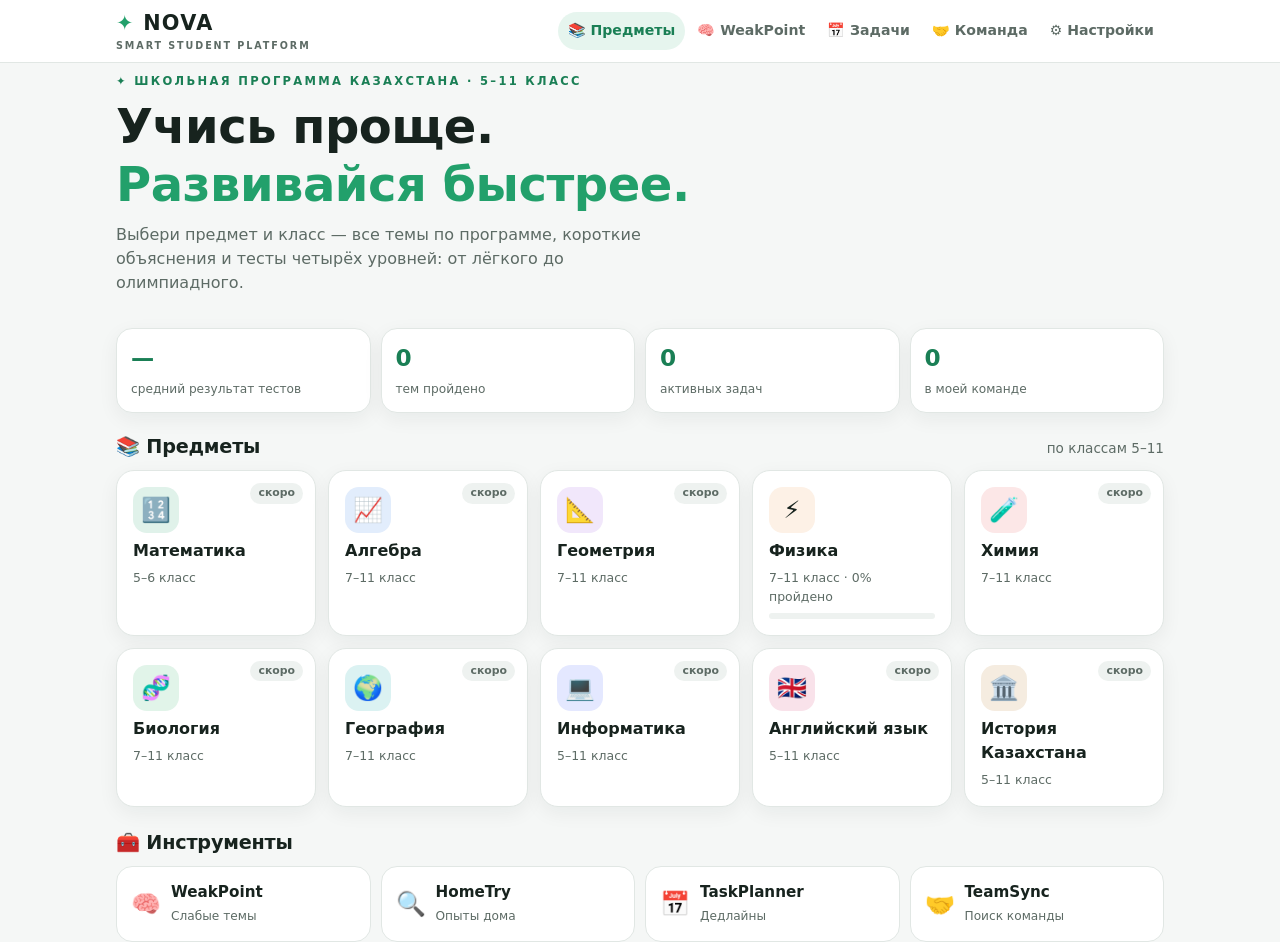
==== commit 893e593f: "NOVA: школьная программа РК — каркас и физика 7–11 - Светлая тема (зелёный #22A06B), структура Предм" ====
--- a/nova/index.html
+++ b/nova/index.html
@@ -3,30 +3,35 @@
 <head>
 <meta charset="utf-8">
 <meta name="viewport" content="width=device-width, initial-scale=1, viewport-fit=cover">
-<title>NOVA Lite — Smart Student Platform</title>
-<meta name="description" content="NOVA Lite: тесты и анализ ошибок, объяснения через предметы, планировщик заданий и поиск команды.">
-<meta name="theme-color" content="#0b0d14">
+<title>NOVA — школьная программа Казахстана</title>
+<meta name="description" content="NOVA: темы школьной программы РК с 5 по 11 класс, тесты четырёх уровней сложности, прогресс, слабые темы и AI-помощник «Объясни ошибку».">
+<meta name="theme-color" content="#22A06B">
 <link rel="icon" href="data:image/svg+xml,<svg xmlns='http://www.w3.org/2000/svg' viewBox='0 0 100 100'><text y='.9em' font-size='90'>✦</text></svg>">
 <style>
 /* =====================================================================
-   1. ПЕРЕМЕННЫЕ И БАЗА
+   1. ПЕРЕМЕННЫЕ И БАЗА (светлая тема, основной цвет — зелёный)
    ===================================================================== */
 :root {
-  --bg: #0b0d14;
-  --bg-2: #11141e;
-  --card: #161a26;
-  --card-2: #1c2130;
-  --line: #262c3d;
-  --text: #eef0f7;
-  --muted: #8d93a8;
-  --accent: #8b7bff;
-  --accent-2: #5ee7df;
-  --ok: #3ddc97;
-  --warn: #ffb347;
-  --danger: #ff5c7a;
-  --radius: 20px;
+  --bg: #f5f7f6;
+  --bg-2: #eef2f0;
+  --card: #ffffff;
+  --card-2: #f3f6f4;
+  --line: #e1e7e4;
+  --text: #17231e;
+  --muted: #5d6b65;
+  --accent: #22A06B;
+  --accent-dark: #1a7f55;
+  --accent-light: #e6f5ee;
+  --accent-2: #4fc79a;
+  --ok: #1f9d63;
+  --warn: #c27a00;
+  --warn-bg: #fff4dc;
+  --danger: #d64550;
+  --danger-bg: #fdecee;
+  --radius: 18px;
   --radius-sm: 12px;
-  --shadow: 0 10px 30px rgba(0, 0, 0, .35);
+  --shadow: 0 6px 20px rgba(23, 35, 30, .06);
+  --shadow-hover: 0 12px 28px rgba(23, 35, 30, .12);
   --ease: cubic-bezier(.2, .8, .2, 1);
 }
 * { box-sizing: border-box; }
@@ -34,246 +39,251 @@
 body {
   margin: 0; min-height: 100vh;
   font-family: system-ui, -apple-system, "Segoe UI", Roboto, "Helvetica Neue", Arial, sans-serif;
-  color: var(--text); line-height: 1.5;
-  background:
-    radial-gradient(700px 400px at 90% -10%, rgba(139, 123, 255, .18), transparent 60%),
-    radial-gradient(600px 400px at -10% 30%, rgba(94, 231, 223, .08), transparent 60%),
-    var(--bg);
-  background-attachment: fixed;
+  color: var(--text); line-height: 1.5; background: var(--bg);
 }
 h1, h2, h3, h4 { margin: 0 0 .5em; line-height: 1.2; letter-spacing: -.01em; }
 p { margin: 0 0 .8em; }
-a { color: var(--accent); }
+a { color: var(--accent-dark); }
 button, input, select, textarea { font: inherit; color: inherit; }
 .muted { color: var(--muted); }
 .small { font-size: .85rem; }
 .hidden { display: none !important; }
-:focus-visible { outline: 2px solid var(--accent); outline-offset: 2px; }
-
-.wrap { max-width: 1040px; margin: 0 auto; padding: 0 16px; }
+:focus-visible { outline: 3px solid rgba(34, 160, 107, .45); outline-offset: 2px; }
+.wrap { max-width: 1080px; margin: 0 auto; padding: 0 16px; }
 
 /* =====================================================================
    2. ШАПКА
    ===================================================================== */
-.topbar {
-  position: sticky; top: 0; z-index: 20;
-  background: rgba(11, 13, 20, .78); backdrop-filter: blur(14px);
-  border-bottom: 1px solid var(--line);
-}
-.topbar .wrap { display: flex; align-items: center; justify-content: space-between; height: 64px; }
+.topbar { position: sticky; top: 0; z-index: 20; background: rgba(255, 255, 255, .92); backdrop-filter: blur(12px); border-bottom: 1px solid var(--line); }
+.topbar .wrap { display: flex; align-items: center; justify-content: space-between; gap: 10px; height: 62px; }
 .logo { display: flex; flex-direction: column; text-decoration: none; color: var(--text); }
-.logo b { font-size: 1.35rem; letter-spacing: .06em; font-weight: 800; }
+.logo b { font-size: 1.3rem; letter-spacing: .06em; font-weight: 800; }
 .logo b span { color: var(--accent); display: inline-block; transition: transform .6s var(--ease); }
 .logo:hover b span { transform: rotate(180deg) scale(1.15); }
-.logo small { font-size: .62rem; letter-spacing: .22em; color: var(--muted); font-weight: 600; }
-.top-nav { display: none; gap: 4px; }
-.top-nav a {
-  text-decoration: none; color: var(--muted); font-size: .9rem; font-weight: 600;
-  padding: 8px 12px; border-radius: 999px; transition: background .2s, color .2s;
-}
-.top-nav a:hover { color: var(--text); background: var(--card); }
-.top-nav a.active { color: var(--text); background: var(--card-2); }
-
-/* =====================================================================
-   3. ОБЩИЕ КОМПОНЕНТЫ: карточки, кнопки, поля, чипы
-   ===================================================================== */
-main { padding: 20px 0 60px; }
-.view { animation: viewIn .45s var(--ease); }
-@keyframes viewIn { from { opacity: 0; transform: translateY(12px); } to { opacity: 1; transform: none; } }
-
-.card {
-  background: var(--card); border: 1px solid var(--line); border-radius: var(--radius);
-  padding: 18px; margin-bottom: 16px;
-}
+.logo small { white-space: nowrap; font-size: .6rem; letter-spacing: .2em; color: var(--muted); font-weight: 700; }
+.top-nav { display: flex; gap: 2px; overflow-x: auto; scrollbar-width: none; }
+.top-nav a { flex: none; text-decoration: none; color: var(--muted); font-size: .88rem; font-weight: 600; padding: 8px 10px; border-radius: 999px; transition: background .2s, color .2s; }
+.top-nav a:hover { color: var(--text); background: var(--bg-2); }
+.top-nav a.active { color: var(--accent-dark); background: var(--accent-light); }
+.top-nav .lbl { display: none; }
+
+/* =====================================================================
+   3. ОБЩИЕ КОМПОНЕНТЫ
+   ===================================================================== */
+main { padding: 18px 0 70px; }
+.view { animation: viewIn .4s var(--ease); }
+@keyframes viewIn { from { opacity: 0; transform: translateY(10px); } to { opacity: 1; transform: none; } }
+.card { background: var(--card); border: 1px solid var(--line); border-radius: var(--radius); padding: 18px; margin-bottom: 16px; box-shadow: var(--shadow); }
 .btn {
   display: inline-flex; align-items: center; justify-content: center; gap: 8px;
-  border: 1px solid var(--line); background: var(--card-2); color: var(--text);
-  padding: 11px 16px; border-radius: var(--radius-sm); cursor: pointer; font-weight: 600;
-  text-decoration: none; transition: transform .15s var(--ease), background .2s, border-color .2s, opacity .2s;
-}
-.btn:hover { border-color: #3a4260; transform: translateY(-1px); }
+  border: 1px solid var(--line); background: var(--card); color: var(--text);
+  padding: 11px 16px; border-radius: var(--radius-sm); cursor: pointer; font-weight: 650;
+  text-decoration: none; transition: transform .15s var(--ease), background .2s, border-color .2s, box-shadow .2s;
+}
+.btn:hover { border-color: #c5d2cc; transform: translateY(-1px); box-shadow: var(--shadow); }
 .btn:active { transform: scale(.97); }
-.btn:disabled { opacity: .45; cursor: not-allowed; transform: none; }
-.btn-primary { background: var(--accent); border-color: var(--accent); color: #0b0d14; }
-.btn-primary:hover { background: #a194ff; border-color: #a194ff; }
-.btn-ghost { background: transparent; }
+.btn:disabled { opacity: .45; cursor: not-allowed; transform: none; box-shadow: none; }
+.btn-primary { background: var(--accent); border-color: var(--accent); color: #fff; }
+.btn-primary:hover { background: var(--accent-dark); border-color: var(--accent-dark); }
+.btn-soft { background: var(--accent-light); border-color: transparent; color: var(--accent-dark); }
+.btn-ghost { background: transparent; box-shadow: none; }
 .btn-danger { color: var(--danger); }
 .btn-sm { padding: 7px 11px; font-size: .85rem; border-radius: 10px; }
 .btn-block { width: 100%; }
 .row { display: flex; flex-wrap: wrap; gap: 10px; align-items: center; }
 .row.between { justify-content: space-between; }
-
 label.field { display: block; margin-bottom: 12px; }
-label.field > span { display: block; font-size: .82rem; color: var(--muted); margin-bottom: 6px; font-weight: 600; }
-input[type=text], input[type=search], input[type=datetime-local], select, textarea {
-  width: 100%; background: var(--bg-2); border: 1px solid var(--line); border-radius: var(--radius-sm);
-  padding: 11px 13px; transition: border-color .2s, box-shadow .2s; color-scheme: dark;
-}
-input:focus, select:focus, textarea:focus { outline: none; border-color: var(--accent); box-shadow: 0 0 0 3px rgba(139, 123, 255, .2); }
+label.field > span { display: block; font-size: .82rem; color: var(--muted); margin-bottom: 6px; font-weight: 650; }
+input[type=text], input[type=search], input[type=password], input[type=datetime-local], select, textarea {
+  width: 100%; background: #fff; border: 1.5px solid var(--line); border-radius: var(--radius-sm);
+  padding: 11px 13px; transition: border-color .2s, box-shadow .2s;
+}
+input:focus, select:focus, textarea:focus { outline: none; border-color: var(--accent); box-shadow: 0 0 0 3px rgba(34, 160, 107, .18); }
 textarea { resize: vertical; min-height: 70px; }
-
 .chips { display: flex; flex-wrap: wrap; gap: 6px; }
-.chip {
-  font-size: .78rem; font-weight: 600; padding: 4px 10px; border-radius: 999px;
-  background: var(--card-2); border: 1px solid var(--line); color: var(--muted);
-}
+.chip { font-size: .78rem; font-weight: 650; padding: 4px 10px; border-radius: 999px; background: var(--card-2); border: 1px solid var(--line); color: var(--muted); }
 button.chip { cursor: pointer; transition: all .2s; }
 button.chip:hover { color: var(--text); }
-button.chip.active, .chip.on { background: rgba(139, 123, 255, .16); border-color: var(--accent); color: var(--text); }
-
+button.chip.active, .chip.on { background: var(--accent-light); border-color: var(--accent); color: var(--accent-dark); }
 .seg { display: inline-flex; background: var(--bg-2); border: 1px solid var(--line); border-radius: 999px; padding: 3px; }
-.seg button { border: 0; background: transparent; padding: 7px 13px; border-radius: 999px; cursor: pointer; color: var(--muted); font-weight: 600; font-size: .85rem; transition: all .2s; }
-.seg button.active { background: var(--card-2); color: var(--text); }
-
-.empty {
-  text-align: center; padding: 36px 18px; border: 1px dashed var(--line); border-radius: var(--radius);
-  color: var(--muted); background: rgba(22, 26, 38, .5);
-}
-.empty .e-icon { font-size: 2.4rem; display: block; margin-bottom: 8px; }
+.seg button { border: 0; background: transparent; padding: 7px 13px; border-radius: 999px; cursor: pointer; color: var(--muted); font-weight: 650; font-size: .85rem; transition: all .2s; }
+.seg button.active { background: #fff; color: var(--accent-dark); box-shadow: var(--shadow); }
+.empty { text-align: center; padding: 34px 18px; border: 1.5px dashed #cfdad5; border-radius: var(--radius); color: var(--muted); background: #fbfcfc; }
+.empty .e-icon { font-size: 2.3rem; display: block; margin-bottom: 8px; }
 .empty b { color: var(--text); display: block; margin-bottom: 4px; }
-
 .progress { height: 8px; background: var(--bg-2); border-radius: 999px; overflow: hidden; }
 .progress > i { display: block; height: 100%; background: linear-gradient(90deg, var(--accent), var(--accent-2)); border-radius: inherit; transition: width .6s var(--ease); }
-
-/* Шапка модуля с кнопкой «Назад» */
-.mod-head { display: flex; align-items: center; gap: 12px; margin-bottom: 18px; }
-.back {
-  width: 42px; height: 42px; flex: none; display: grid; place-items: center;
-  border-radius: 12px; background: var(--card); border: 1px solid var(--line);
-  color: var(--text); text-decoration: none; font-size: 1.2rem; transition: transform .2s var(--ease), border-color .2s;
-}
+.badge-check { font-size: .72rem; font-weight: 700; color: var(--warn); background: var(--warn-bg); border-radius: 999px; padding: 2px 8px; white-space: nowrap; }
+.pct { font-weight: 800; }
+.pct.good { color: var(--ok); } .pct.mid { color: var(--warn); } .pct.bad { color: var(--danger); }
+
+.mod-head { display: flex; align-items: center; gap: 12px; margin-bottom: 16px; }
+.back { width: 42px; height: 42px; flex: none; display: grid; place-items: center; border-radius: 12px; background: var(--card); border: 1px solid var(--line); color: var(--text); text-decoration: none; font-size: 1.2rem; transition: transform .2s var(--ease), border-color .2s; }
 .back:hover { transform: translateX(-3px); border-color: var(--accent); }
-.mod-head h1 { margin: 0; font-size: 1.45rem; }
+.mod-head h1 { margin: 0; font-size: 1.4rem; }
 .mod-head p { margin: 0; color: var(--muted); font-size: .9rem; }
-
-.toast {
-  position: fixed; left: 50%; bottom: 24px; transform: translate(-50%, 20px); opacity: 0;
-  background: var(--card-2); border: 1px solid var(--line); padding: 12px 18px; border-radius: 14px;
-  box-shadow: var(--shadow); transition: all .3s var(--ease); pointer-events: none; z-index: 50; font-weight: 600;
-  max-width: calc(100% - 32px); text-align: center;
-}
+.crumbs { display: flex; flex-wrap: wrap; gap: 4px; font-size: .82rem; margin-bottom: 8px; color: var(--muted); }
+.crumbs a { color: var(--muted); text-decoration: none; }
+.crumbs a:hover { color: var(--accent-dark); text-decoration: underline; }
+.toast { position: fixed; left: 50%; bottom: 24px; transform: translate(-50%, 20px); opacity: 0; background: var(--text); color: #fff; padding: 12px 18px; border-radius: 14px; box-shadow: var(--shadow-hover); transition: all .3s var(--ease); pointer-events: none; z-index: 70; font-weight: 600; max-width: calc(100% - 32px); text-align: center; }
 .toast.show { opacity: 1; transform: translate(-50%, 0); }
 
 /* =====================================================================
    4. ГЛАВНАЯ
    ===================================================================== */
-.hero { padding: 18px 0 8px; }
-.hero .eyebrow { font-size: .72rem; letter-spacing: .22em; color: var(--accent-2); font-weight: 700; margin-bottom: 10px; }
-.hero h1 { font-size: clamp(2rem, 7vw, 3.2rem); font-weight: 800; margin-bottom: 12px; }
-.hero h1 em { font-style: normal; background: linear-gradient(90deg, var(--accent), var(--accent-2)); -webkit-background-clip: text; background-clip: text; color: transparent; }
-.hero p { color: var(--muted); max-width: 520px; }
-
-.stats { display: grid; grid-template-columns: repeat(3, 1fr); gap: 10px; margin: 18px 0; }
-.stat { background: var(--card); border: 1px solid var(--line); border-radius: 16px; padding: 12px 14px; }
-.stat b { display: block; font-size: 1.5rem; font-weight: 800; }
-.stat span { font-size: .75rem; color: var(--muted); }
-
-.modules { display: grid; grid-template-columns: repeat(2, 1fr); gap: 12px; }
-.module {
-  position: relative; overflow: hidden; display: flex; flex-direction: column; gap: 6px;
-  min-height: 150px; padding: 18px; border-radius: var(--radius); text-decoration: none; color: var(--text);
-  background: var(--card); border: 1px solid var(--line);
-  transition: transform .35s var(--ease), border-color .3s, box-shadow .3s;
-}
-.module::after {
-  content: ""; position: absolute; inset: auto -40px -40px auto; width: 130px; height: 130px; border-radius: 50%;
-  background: var(--glow); opacity: .18; filter: blur(6px); transition: transform .5s var(--ease), opacity .3s;
-}
-.module:hover { transform: translateY(-4px); border-color: var(--glow); box-shadow: 0 14px 34px rgba(0, 0, 0, .4); }
-.module:hover::after { transform: scale(1.5); opacity: .3; }
-.module .m-emoji { font-size: 2rem; align-self: flex-start; transition: transform .35s var(--ease); }
-.module:hover .m-emoji { transform: scale(1.15) rotate(-6deg); }
-.module h3 { margin: auto 0 0; font-size: 1.15rem; }
-.module p { margin: 0; font-size: .85rem; color: var(--muted); }
-
-/* =====================================================================
-   5. WEAKPOINT
-   ===================================================================== */
-.subj-grid { display: grid; grid-template-columns: repeat(2, 1fr); gap: 12px; margin-bottom: 18px; }
-.subj {
-  text-align: left; cursor: pointer; padding: 16px; border-radius: var(--radius); background: var(--card);
-  border: 1px solid var(--line); transition: transform .25s var(--ease), border-color .2s;
-}
-.subj:hover { transform: translateY(-3px); border-color: var(--accent); }
-.subj .s-emoji { font-size: 1.7rem; }
-.subj b { display: block; margin: 6px 0 2px; font-size: 1.05rem; }
-.subj small { color: var(--muted); }
-
-.q-top { display: flex; justify-content: space-between; color: var(--muted); font-size: .85rem; margin-bottom: 8px; }
-.question h2 { font-size: 1.2rem; margin: 14px 0 16px; }
+.hero { padding: 10px 0 4px; }
+.hero .eyebrow { font-size: .72rem; letter-spacing: .2em; color: var(--accent-dark); font-weight: 800; margin-bottom: 8px; }
+.hero h1 { font-size: clamp(1.9rem, 6.5vw, 3rem); font-weight: 850; margin-bottom: 10px; }
+.hero h1 em { font-style: normal; color: var(--accent); }
+.hero p { color: var(--muted); max-width: 560px; }
+.stats { display: grid; grid-template-columns: repeat(2, 1fr); gap: 10px; margin: 16px 0 22px; }
+.stat { background: var(--card); border: 1px solid var(--line); border-radius: 16px; padding: 12px 14px; box-shadow: var(--shadow); }
+.stat b { display: block; font-size: 1.45rem; font-weight: 850; color: var(--accent-dark); }
+.stat span { font-size: .76rem; color: var(--muted); }
+.section-title { display: flex; align-items: baseline; justify-content: space-between; gap: 10px; margin: 8px 0 12px; }
+.section-title h2 { margin: 0; font-size: 1.2rem; }
+.subjects { display: grid; grid-template-columns: repeat(2, 1fr); gap: 12px; margin-bottom: 24px; }
+.subject {
+  position: relative; display: flex; flex-direction: column; gap: 6px; padding: 16px; min-height: 132px;
+  border-radius: var(--radius); background: var(--card); border: 1px solid var(--line); box-shadow: var(--shadow);
+  text-decoration: none; color: var(--text); transition: transform .3s var(--ease), box-shadow .3s, border-color .3s;
+}
+.subject:hover { transform: translateY(-3px); box-shadow: var(--shadow-hover); border-color: var(--c, var(--accent)); }
+.s-icon { width: 46px; height: 46px; border-radius: 14px; display: grid; place-items: center; font-size: 1.5rem; background: color-mix(in srgb, var(--c, var(--accent)) 14%, #fff); transition: transform .3s var(--ease); }
+.subject:hover .s-icon { transform: scale(1.08) rotate(-5deg); }
+.subject b { font-size: 1rem; }
+.subject small { color: var(--muted); font-size: .78rem; }
+.subject .progress { margin-top: auto; height: 6px; }
+.soon { position: absolute; top: 12px; right: 12px; font-size: .68rem; font-weight: 800; color: var(--muted); background: var(--bg-2); padding: 2px 8px; border-radius: 999px; }
+.tools { display: grid; grid-template-columns: repeat(2, 1fr); gap: 10px; }
+.tool { display: flex; gap: 10px; align-items: center; padding: 14px; border-radius: 16px; background: var(--card); border: 1px solid var(--line); text-decoration: none; color: var(--text); transition: transform .25s var(--ease), border-color .2s; }
+.tool:hover { transform: translateY(-2px); border-color: var(--accent); }
+.tool span { font-size: 1.5rem; }
+.tool b { display: block; font-size: .95rem; }
+.tool small { color: var(--muted); font-size: .76rem; }
+
+/* =====================================================================
+   5. ПРЕДМЕТ → КЛАСС → ТЕМА
+   ===================================================================== */
+.grades { display: grid; grid-template-columns: repeat(2, 1fr); gap: 12px; }
+.grade {
+  display: flex; flex-direction: column; gap: 8px; padding: 18px; border-radius: var(--radius); background: var(--card);
+  border: 1px solid var(--line); box-shadow: var(--shadow); text-decoration: none; color: var(--text);
+  transition: transform .25s var(--ease), border-color .2s, box-shadow .25s;
+}
+.grade:hover { transform: translateY(-3px); border-color: var(--accent); box-shadow: var(--shadow-hover); }
+.grade .g-num { font-size: 2rem; font-weight: 850; color: var(--accent-dark); line-height: 1; }
+.grade small { color: var(--muted); }
+.big-progress { display: flex; align-items: center; gap: 12px; }
+.big-progress .progress { flex: 1; height: 10px; }
+.section { margin-bottom: 18px; }
+.section h3 { font-size: .9rem; text-transform: uppercase; letter-spacing: .06em; color: var(--muted); margin: 0 0 8px; }
+.topics { display: grid; gap: 8px; }
+.topic-row {
+  display: flex; align-items: center; gap: 12px; padding: 13px 14px; border-radius: 14px; background: var(--card);
+  border: 1px solid var(--line); text-decoration: none; color: var(--text); transition: transform .2s var(--ease), border-color .2s, background .2s;
+}
+.topic-row:hover { transform: translateX(3px); border-color: var(--accent); }
+.topic-row.done { background: var(--accent-light); border-color: #bfe5d2; }
+.tick { width: 26px; height: 26px; flex: none; border-radius: 50%; display: grid; place-items: center; border: 2px solid #c9d5cf; font-size: .8rem; font-weight: 900; color: #fff; }
+.topic-row.done .tick { background: var(--accent); border-color: var(--accent); }
+.topic-row .t-name { flex: 1; font-weight: 650; }
+.topic-row .t-side { display: flex; align-items: center; gap: 6px; font-size: .8rem; color: var(--muted); }
+.explain-card { border-left: 4px solid var(--accent); }
+.explain-card p:last-child { margin-bottom: 0; }
+.levels { display: grid; grid-template-columns: repeat(2, 1fr); gap: 12px; }
+.level {
+  text-align: left; cursor: pointer; display: flex; flex-direction: column; gap: 4px; padding: 16px; border-radius: var(--radius);
+  background: var(--card); border: 1.5px solid var(--line); box-shadow: var(--shadow); transition: transform .25s var(--ease), border-color .2s, box-shadow .2s;
+}
+.level:hover { transform: translateY(-3px); border-color: var(--lc); box-shadow: var(--shadow-hover); }
+.level .l-dot { width: 34px; height: 34px; border-radius: 10px; display: grid; place-items: center; font-weight: 900; color: #fff; background: var(--lc); }
+.level b { font-size: 1.02rem; margin-top: 4px; }
+.level small { color: var(--muted); }
+.level.passed { border-color: var(--accent); background: linear-gradient(180deg, var(--accent-light), #fff 70%); }
+
+/* =====================================================================
+   6. ТЕСТ И РЕЗУЛЬТАТ
+   ===================================================================== */
+.q-top { display: flex; justify-content: space-between; color: var(--muted); font-size: .85rem; margin-bottom: 8px; gap: 10px; }
+.question h2 { font-size: 1.15rem; margin: 14px 0 16px; white-space: pre-line; }
 .options { display: grid; gap: 8px; }
-.option {
-  text-align: left; padding: 13px 15px; border-radius: var(--radius-sm); background: var(--bg-2);
-  border: 1px solid var(--line); cursor: pointer; transition: all .2s var(--ease);
-}
-.option:hover { border-color: #3a4260; transform: translateX(3px); }
-.option.picked { border-color: var(--accent); background: rgba(139, 123, 255, .14); }
-
+.option { text-align: left; padding: 13px 15px; border-radius: var(--radius-sm); background: #fff; border: 1.5px solid var(--line); cursor: pointer; transition: all .2s var(--ease); }
+.option:hover { border-color: #b9cbc2; transform: translateX(3px); }
+.option.picked { border-color: var(--accent); background: var(--accent-light); }
 .result-top { display: flex; align-items: center; gap: 18px; flex-wrap: wrap; }
-.ring {
-  --p: 0; width: 120px; height: 120px; border-radius: 50%; display: grid; place-items: center; flex: none;
-  background: conic-gradient(var(--ring-c, var(--accent)) calc(var(--p) * 1%), var(--bg-2) 0);
-}
-.ring > div { width: 92px; height: 92px; border-radius: 50%; background: var(--card); display: grid; place-items: center; font-size: 1.7rem; font-weight: 800; }
-.mistake { border-left: 3px solid var(--danger); padding: 10px 12px; background: var(--bg-2); border-radius: 0 12px 12px 0; margin-bottom: 10px; }
+.ring { --p: 0; width: 116px; height: 116px; border-radius: 50%; display: grid; place-items: center; flex: none; background: conic-gradient(var(--ring-c, var(--accent)) calc(var(--p) * 1%), var(--bg-2) 0); }
+.ring > div { width: 90px; height: 90px; border-radius: 50%; background: var(--card); display: grid; place-items: center; font-size: 1.6rem; font-weight: 850; }
+.mistake { border-left: 3px solid var(--danger); padding: 10px 12px; background: #fff8f8; border-radius: 0 12px 12px 0; margin-bottom: 10px; }
 .mistake p { margin: 4px 0; font-size: .92rem; }
 .mistake .bad { color: var(--danger); }
-.mistake .good { color: var(--ok); }
-.topic-row { margin-bottom: 12px; }
-.topic-row .row { justify-content: space-between; font-size: .9rem; margin-bottom: 5px; }
-.weak { padding: 12px 14px; border-radius: 14px; background: rgba(255, 179, 71, .08); border: 1px solid rgba(255, 179, 71, .3); margin-bottom: 8px; }
-.weak b { color: var(--warn); }
+.mistake .good { color: var(--ok); font-weight: 650; }
+.weak { display: flex; align-items: center; gap: 10px; justify-content: space-between; padding: 12px 14px; border-radius: 14px; background: var(--warn-bg); border: 1px solid #f3d9a4; margin-bottom: 8px; text-decoration: none; color: var(--text); transition: transform .2s var(--ease); }
+.weak:hover { transform: translateX(3px); }
+.weak small { color: var(--muted); display: block; }
 .hist-item { display: flex; justify-content: space-between; align-items: center; gap: 10px; padding: 10px 0; border-bottom: 1px solid var(--line); }
 .hist-item:last-child { border-bottom: 0; }
-.pct { font-weight: 800; }
-.pct.good { color: var(--ok); } .pct.mid { color: var(--warn); } .pct.bad { color: var(--danger); }
-
-/* =====================================================================
-   6. HOMETRY
+
+/* =====================================================================
+   7. AI-ПАНЕЛЬ «ОБЪЯСНИ ОШИБКУ»
+   ===================================================================== */
+.ai-backdrop { position: fixed; inset: 0; background: rgba(23, 35, 30, .35); opacity: 0; pointer-events: none; transition: opacity .3s; z-index: 40; }
+.ai-backdrop.open { opacity: 1; pointer-events: auto; }
+.ai-panel {
+  position: fixed; z-index: 50; left: 0; right: 0; bottom: 0; height: 88vh; background: #fff;
+  border-radius: 22px 22px 0 0; box-shadow: 0 -10px 40px rgba(0, 0, 0, .18);
+  display: flex; flex-direction: column; transform: translateY(105%); transition: transform .35s var(--ease);
+}
+.ai-panel { visibility: hidden; transition: transform .35s var(--ease), visibility .35s; }
+.ai-panel.open { transform: none; visibility: visible; }
+.ai-head { display: flex; align-items: center; justify-content: space-between; gap: 10px; padding: 14px 16px; border-bottom: 1px solid var(--line); }
+.ai-head b { display: block; }
+.ai-head small { color: var(--muted); font-size: .78rem; }
+.ai-mode { font-size: .72rem; font-weight: 800; padding: 3px 9px; border-radius: 999px; background: var(--bg-2); color: var(--muted); }
+.ai-mode.on { background: var(--accent-light); color: var(--accent-dark); }
+.ai-body { flex: 1; overflow-y: auto; padding: 14px 16px; display: flex; flex-direction: column; gap: 10px; }
+.ai-ctx { background: var(--card-2); border-radius: 14px; padding: 10px 12px; font-size: .88rem; }
+.ai-ctx p { margin: 2px 0; }
+.msg { max-width: 92%; padding: 10px 13px; border-radius: 16px; font-size: .94rem; animation: viewIn .3s var(--ease); word-wrap: break-word; }
+.msg.bot { background: var(--accent-light); border-bottom-left-radius: 4px; align-self: flex-start; }
+.msg.me { background: var(--text); color: #fff; border-bottom-right-radius: 4px; align-self: flex-end; }
+.msg ul { margin: 6px 0; padding-left: 20px; }
+.msg .sources { margin-top: 8px; padding-top: 8px; border-top: 1px dashed #b8dcca; font-size: .85rem; }
+.msg .sources a { display: block; margin: 3px 0; }
+.typing span { display: inline-block; width: 7px; height: 7px; margin: 0 2px; border-radius: 50%; background: var(--accent); animation: blink 1s infinite; }
+.typing span:nth-child(2) { animation-delay: .2s; } .typing span:nth-child(3) { animation-delay: .4s; }
+@keyframes blink { 0%, 100% { opacity: .2; } 50% { opacity: 1; } }
+.ai-foot { display: flex; gap: 8px; padding: 12px 16px calc(12px + env(safe-area-inset-bottom)); border-top: 1px solid var(--line); }
+.ai-foot input { flex: 1; }
+.explain-btn { margin-top: 6px; }
+
+/* =====================================================================
+   8. МОДУЛИ HOMETRY, TASKPLANNER, TEAMSYNC
    ===================================================================== */
 .ht-grid { display: grid; gap: 12px; }
-.ht-card {
-  text-align: left; cursor: pointer; display: flex; gap: 14px; align-items: flex-start; padding: 16px;
-  border-radius: var(--radius); background: var(--card); border: 1px solid var(--line);
-  transition: transform .25s var(--ease), border-color .2s;
-}
-.ht-card:hover { transform: translateY(-3px); border-color: var(--accent-2); }
-.ht-card .ht-emoji { font-size: 2rem; width: 52px; height: 52px; flex: none; display: grid; place-items: center; background: var(--bg-2); border-radius: 14px; }
+.ht-card { text-align: left; cursor: pointer; display: flex; gap: 14px; align-items: flex-start; padding: 16px; border-radius: var(--radius); background: var(--card); border: 1px solid var(--line); box-shadow: var(--shadow); transition: transform .25s var(--ease), border-color .2s; }
+.ht-card:hover { transform: translateY(-3px); border-color: var(--accent); }
+.ht-card .ht-emoji { font-size: 2rem; width: 52px; height: 52px; flex: none; display: grid; place-items: center; background: var(--accent-light); border-radius: 14px; }
 .ht-card b { display: block; font-size: 1.05rem; }
 .ht-card p { margin: 4px 0 8px; font-size: .88rem; color: var(--muted); }
 .explain { font-size: 1.02rem; }
 .items { display: grid; gap: 8px; margin-top: 10px; }
-.item { display: flex; gap: 10px; align-items: flex-start; background: var(--bg-2); border-radius: 12px; padding: 10px 12px; font-size: .92rem; }
+.item { display: flex; gap: 10px; align-items: flex-start; background: var(--card-2); border-radius: 12px; padding: 10px 12px; font-size: .92rem; }
 .item span:first-child { font-size: 1.3rem; }
 .need { list-style: none; padding: 0; margin: 0; display: flex; flex-wrap: wrap; gap: 6px; }
 .steps { counter-reset: s; list-style: none; padding: 0; margin: 0; }
 .steps li { counter-increment: s; position: relative; padding: 0 0 12px 40px; }
-.steps li::before {
-  content: counter(s); position: absolute; left: 0; top: 0; width: 28px; height: 28px; border-radius: 50%;
-  display: grid; place-items: center; background: var(--card-2); border: 1px solid var(--line); font-weight: 700; font-size: .85rem;
-}
-.conclusion { background: linear-gradient(135deg, rgba(94, 231, 223, .12), rgba(139, 123, 255, .12)); border: 1px solid rgba(94, 231, 223, .3); border-radius: 16px; padding: 14px 16px; }
+.steps li::before { content: counter(s); position: absolute; left: 0; top: 0; width: 28px; height: 28px; border-radius: 50%; display: grid; place-items: center; background: var(--accent-light); color: var(--accent-dark); font-weight: 800; font-size: .85rem; }
+.conclusion { background: var(--accent-light); border: 1px solid #bfe5d2; border-radius: 16px; padding: 14px 16px; }
 .safety { font-size: .85rem; color: var(--warn); margin-top: 10px; }
-
-/* =====================================================================
-   7. TASKPLANNER
-   ===================================================================== */
 .form-grid { display: grid; gap: 0 12px; }
-.task {
-  display: flex; gap: 12px; align-items: flex-start; padding: 14px; margin-bottom: 10px;
-  background: var(--card); border: 1px solid var(--line); border-left: 4px solid var(--line);
-  border-radius: 16px; transition: transform .2s var(--ease), opacity .3s, border-color .2s;
-  animation: viewIn .35s var(--ease);
-}
+.task { display: flex; gap: 12px; align-items: flex-start; padding: 14px; margin-bottom: 10px; background: var(--card); border: 1px solid var(--line); border-left: 4px solid var(--line); border-radius: 16px; transition: transform .2s var(--ease), opacity .3s; animation: viewIn .35s var(--ease); }
 .task:hover { transform: translateX(2px); }
-.task.overdue { border-left-color: var(--danger); background: linear-gradient(90deg, rgba(255, 92, 122, .08), var(--card) 40%); }
-.task.urgent { border-left-color: var(--warn); background: linear-gradient(90deg, rgba(255, 179, 71, .08), var(--card) 40%); }
-.task.done { opacity: .55; border-left-color: var(--ok); }
+.task.overdue { border-left-color: var(--danger); background: linear-gradient(90deg, var(--danger-bg), #fff 45%); }
+.task.urgent { border-left-color: var(--warn); background: linear-gradient(90deg, var(--warn-bg), #fff 45%); }
+.task.done { opacity: .6; border-left-color: var(--ok); }
 .task.done .t-title { text-decoration: line-through; }
-.check {
-  width: 26px; height: 26px; flex: none; border-radius: 8px; border: 2px solid #3a4260; background: transparent;
-  cursor: pointer; display: grid; place-items: center; transition: all .2s; color: #0b0d14; font-weight: 900; font-size: .85rem;
-}
+.check { width: 26px; height: 26px; flex: none; border-radius: 8px; border: 2px solid #b9c7c0; background: #fff; cursor: pointer; display: grid; place-items: center; transition: all .2s; color: #fff; font-weight: 900; font-size: .85rem; }
 .check:hover { border-color: var(--ok); }
 .task.done .check { background: var(--ok); border-color: var(--ok); }
 .t-body { flex: 1; min-width: 0; }
@@ -281,53 +291,46 @@
 .t-meta { display: flex; flex-wrap: wrap; gap: 6px; margin-top: 6px; font-size: .8rem; }
 .t-actions { display: flex; gap: 4px; }
 .icon-btn { border: 0; background: transparent; cursor: pointer; padding: 6px; border-radius: 8px; font-size: 1rem; transition: background .2s; }
-.icon-btn:hover { background: var(--card-2); }
-.prio-high { color: var(--danger); border-color: rgba(255, 92, 122, .4); }
-.prio-medium { color: var(--warn); border-color: rgba(255, 179, 71, .4); }
-.prio-low { color: var(--ok); border-color: rgba(61, 220, 151, .4); }
-.deadline.overdue { color: var(--danger); border-color: rgba(255, 92, 122, .5); }
-.deadline.urgent { color: var(--warn); border-color: rgba(255, 179, 71, .5); }
-
-/* =====================================================================
-   8. TEAMSYNC
-   ===================================================================== */
+.icon-btn:hover { background: var(--bg-2); }
+.prio-high { color: var(--danger); border-color: #f2b8bd; }
+.prio-medium { color: var(--warn); border-color: #f0d199; }
+.prio-low { color: var(--ok); border-color: #a9dcc3; }
+.deadline.overdue { color: var(--danger); border-color: #f2b8bd; }
+.deadline.urgent { color: var(--warn); border-color: #f0d199; }
 .tabs { display: flex; gap: 6px; margin-bottom: 14px; overflow-x: auto; }
-.tabs button { flex: none; border: 1px solid var(--line); background: var(--card); padding: 9px 14px; border-radius: 999px; cursor: pointer; font-weight: 600; color: var(--muted); transition: all .2s; }
-.tabs button.active { color: var(--text); border-color: var(--accent); background: rgba(139, 123, 255, .14); }
-.tabs button span { font-size: .75rem; background: var(--card-2); padding: 1px 7px; border-radius: 999px; margin-left: 4px; }
+.tabs button { flex: none; border: 1px solid var(--line); background: var(--card); padding: 9px 14px; border-radius: 999px; cursor: pointer; font-weight: 650; color: var(--muted); transition: all .2s; }
+.tabs button.active { color: var(--accent-dark); border-color: var(--accent); background: var(--accent-light); }
+.tabs button span { font-size: .75rem; background: var(--bg-2); padding: 1px 7px; border-radius: 999px; margin-left: 4px; }
 .people { display: grid; gap: 12px; }
-.person {
-  display: flex; flex-direction: column; gap: 8px; padding: 16px; border-radius: var(--radius);
-  background: var(--card); border: 1px solid var(--line); transition: transform .25s var(--ease), border-color .2s;
-  animation: viewIn .35s var(--ease);
-}
-.person:hover { transform: translateY(-3px); border-color: #3a4260; }
-.person.mine { border-color: rgba(94, 231, 223, .45); }
+.person { display: flex; flex-direction: column; gap: 8px; padding: 16px; border-radius: var(--radius); background: var(--card); border: 1px solid var(--line); box-shadow: var(--shadow); transition: transform .25s var(--ease), border-color .2s; animation: viewIn .35s var(--ease); }
+.person:hover { transform: translateY(-3px); border-color: #c5d2cc; }
+.person.mine { border-color: var(--accent); }
 .p-head { display: flex; align-items: center; gap: 12px; }
-.avatar { width: 46px; height: 46px; flex: none; border-radius: 14px; display: grid; place-items: center; font-weight: 800; font-size: 1.1rem; color: #0b0d14; }
+.avatar { width: 46px; height: 46px; flex: none; border-radius: 14px; display: grid; place-items: center; font-weight: 800; font-size: 1.1rem; color: #fff; }
 .p-head b { display: block; }
 .p-head small { color: var(--muted); }
 .person p { margin: 0; font-size: .9rem; }
-.person .label { color: var(--muted); font-size: .78rem; font-weight: 600; }
+.person .label { color: var(--muted); font-size: .78rem; font-weight: 650; }
 .person .btn { margin-top: auto; }
-.in-team { background: rgba(61, 220, 151, .12); border-color: rgba(61, 220, 151, .5); color: var(--ok); }
+.in-team { background: var(--accent-light); border-color: var(--accent); color: var(--accent-dark); }
 
 /* =====================================================================
    9. АДАПТИВНОСТЬ
    ===================================================================== */
 @media (min-width: 720px) {
-  main { padding-top: 32px; }
-  .top-nav { display: flex; }
-  .module { min-height: 190px; padding: 24px; }
-  .module .m-emoji { font-size: 2.6rem; }
-  .module h3 { font-size: 1.35rem; }
-  .module p { font-size: .95rem; }
-  .stat b { font-size: 1.9rem; }
+  main { padding-top: 28px; }
+  .top-nav .lbl { display: inline; }
+  .stats { grid-template-columns: repeat(4, 1fr); }
+  .subjects { grid-template-columns: repeat(3, 1fr); }
+  .grades { grid-template-columns: repeat(3, 1fr); }
+  .levels { grid-template-columns: repeat(4, 1fr); }
+  .tools { grid-template-columns: repeat(4, 1fr); }
   .ht-grid, .people { grid-template-columns: repeat(2, 1fr); }
   .form-grid { grid-template-columns: 2fr 1fr; }
-  .subj-grid { grid-template-columns: repeat(4, 1fr); }
+  .ai-panel { left: auto; top: 0; width: 440px; height: 100vh; border-radius: 22px 0 0 22px; transform: translateX(105%); }
 }
 @media (min-width: 1000px) {
+  .subjects { grid-template-columns: repeat(5, 1fr); }
   .people { grid-template-columns: repeat(3, 1fr); }
   .two-col { display: grid; grid-template-columns: 1.2fr 1fr; gap: 16px; align-items: start; }
 }
@@ -345,16 +348,32 @@
       <b><span>✦</span> NOVA</b>
       <small>SMART STUDENT PLATFORM</small>
     </a>
-    <nav class="top-nav" aria-label="Модули">
-      <a href="#/weakpoint" data-nav="weakpoint">🧠 WeakPoint</a>
-      <a href="#/hometry" data-nav="hometry">🔍 HomeTry</a>
-      <a href="#/tasks" data-nav="tasks">📅 TaskPlanner</a>
-      <a href="#/team" data-nav="team">🤝 TeamSync</a>
+    <nav class="top-nav" aria-label="Разделы">
+      <a href="#/" data-nav="">📚<span class="lbl"> Предметы</span></a>
+      <a href="#/weak" data-nav="weak">🧠<span class="lbl"> WeakPoint</span></a>
+      <a href="#/tasks" data-nav="tasks">📅<span class="lbl"> Задачи</span></a>
+      <a href="#/team" data-nav="team">🤝<span class="lbl"> Команда</span></a>
+      <a href="#/settings" data-nav="settings">⚙️<span class="lbl"> Настройки</span></a>
     </nav>
   </div>
 </header>
 
 <main class="wrap"><div id="app"></div></main>
+
+<!-- AI-панель «Объясни ошибку» -->
+<div class="ai-backdrop" id="aiBackdrop"></div>
+<aside class="ai-panel" id="aiPanel" aria-label="AI-помощник" aria-hidden="true">
+  <div class="ai-head">
+    <div><b>🤖 Объясни ошибку</b><small id="aiSub"></small></div>
+    <div class="row" style="gap:6px"><span class="ai-mode" id="aiMode"></span><button class="icon-btn" id="aiClose" aria-label="Закрыть">✕</button></div>
+  </div>
+  <div class="ai-body" id="aiBody"></div>
+  <form class="ai-foot" id="aiForm" autocomplete="off">
+    <input type="text" id="aiInput" placeholder="Задай уточняющий вопрос…" maxlength="500">
+    <button class="btn btn-primary" type="submit" aria-label="Отправить">➤</button>
+  </form>
+</aside>
+
 <div class="toast" id="toast" role="status" aria-live="polite"></div>
 
 <script>
@@ -376,26 +395,27 @@
 
 const $ = (sel, root = document) => root.querySelector(sel);
 const $$ = (sel, root = document) => [...root.querySelectorAll(sel)];
-/** Экранирование текста перед вставкой в HTML (защита от «поломки» вёрстки). */
+/** Экранирование текста перед вставкой в HTML. */
 const esc = s => String(s ?? "").replace(/[&<>"']/g, c => ({ "&": "&amp;", "<": "&lt;", ">": "&gt;", '"': "&quot;", "'": "&#39;" }[c]));
 const uid = () => Date.now().toString(36) + Math.random().toString(36).slice(2, 7);
 const shuffle = a => { a = [...a]; for (let i = a.length - 1; i > 0; i--) { const j = Math.floor(Math.random() * (i + 1)); [a[i], a[j]] = [a[j], a[i]]; } return a; };
 const pctClass = p => (p >= 80 ? "good" : p >= 50 ? "mid" : "bad");
 const fmtDate = iso => new Date(iso).toLocaleString("ru-RU", { day: "numeric", month: "short", hour: "2-digit", minute: "2-digit" });
+const plural = (n, one, few, many) => { const m10 = n % 10, m100 = n % 100; return m10 === 1 && m100 !== 11 ? one : m10 >= 2 && m10 <= 4 && (m100 < 12 || m100 > 14) ? few : many; };
 
 function toast(msg) {
   const t = $("#toast");
   t.textContent = msg;
   t.classList.add("show");
   clearTimeout(toast.timer);
-  toast.timer = setTimeout(() => t.classList.remove("show"), 2400);
-}
-
-/** Шапка модуля с кнопкой «Назад». */
+  toast.timer = setTimeout(() => t.classList.remove("show"), 2600);
+}
+
+/** Шапка раздела с кнопкой «Назад». */
 function modHead(emoji, title, subtitle, backHref = "#/") {
   return `<div class="mod-head">
       <a class="back" href="${backHref}" aria-label="Назад">←</a>
-      <div><h1>${emoji} ${title}</h1><p>${subtitle}</p></div>
+      <div><h1>${emoji} ${title}</h1>${subtitle ? `<p>${subtitle}</p>` : ""}</div>
     </div>`;
 }
 
@@ -404,98 +424,733 @@
 }
 
 /* =====================================================================
-   2. ДАННЫЕ: ВОПРОСЫ WEAKPOINT
-   Формат: { t: тема, q: вопрос, o: [варианты], a: индекс верного, e: пояснение }
-   ===================================================================== */
-const SUBJECTS = {
-  math: {
-    name: "Математика", emoji: "📐",
-    questions: [
-      { t: "Дроби", q: "Сколько будет 3/4 + 1/8?", o: ["7/8", "4/12", "1/2", "5/8"], a: 0, e: "Приводим к знаменателю 8: 6/8 + 1/8 = 7/8." },
-      { t: "Дроби", q: "Чему равны 2/3 от 18?", o: ["12", "6", "9", "27"], a: 0, e: "18 : 3 × 2 = 12." },
-      { t: "Проценты", q: "Сколько составляет 15% от 200?", o: ["30", "15", "20", "45"], a: 0, e: "200 × 15 / 100 = 30." },
-      { t: "Проценты", q: "Цена 800 ₸ выросла на 25%. Какой стала цена?", o: ["1000 ₸", "825 ₸", "1025 ₸", "200 ₸"], a: 0, e: "25% от 800 = 200, значит 800 + 200 = 1000 ₸." },
-      { t: "Уравнения", q: "Реши уравнение: 3x − 7 = 11", o: ["x = 6", "x = 4", "x = 18", "x = 3"], a: 0, e: "3x = 11 + 7 = 18, x = 18 : 3 = 6." },
-      { t: "Уравнения", q: "Реши уравнение: 2(x + 3) = 14", o: ["x = 4", "x = 7", "x = 5,5", "x = 8"], a: 0, e: "x + 3 = 7, значит x = 4." },
-      { t: "Геометрия", q: "Площадь прямоугольника со сторонами 6 см и 4 см?", o: ["24 см²", "20 см²", "10 см²", "48 см²"], a: 0, e: "S = a × b = 6 × 4 = 24 см²." },
-      { t: "Геометрия", q: "Чему равна сумма углов любого треугольника?", o: ["180°", "90°", "360°", "270°"], a: 0, e: "Сумма внутренних углов треугольника всегда 180°." },
-      { t: "Степени", q: "Сколько будет 2⁵?", o: ["32", "10", "25", "16"], a: 0, e: "2 × 2 × 2 × 2 × 2 = 32." },
-      { t: "Степени", q: "Упрости: 10³ × 10²", o: ["10⁵", "10⁶", "100⁵", "20⁵"], a: 0, e: "При умножении степеней с одинаковым основанием показатели складываются: 3 + 2 = 5." }
-    ]
-  },
-  physics: {
-    name: "Физика", emoji: "⚡",
-    questions: [
-      { t: "Силы", q: "В каких единицах измеряется сила?", o: ["Ньютон (Н)", "Джоуль (Дж)", "Ватт (Вт)", "Паскаль (Па)"], a: 0, e: "Сила измеряется в ньютонах, в честь Исаака Ньютона." },
-      { t: "Силы", q: "Тело массой 2 кг движется с ускорением 3 м/с². Какая сила на него действует?", o: ["6 Н", "1,5 Н", "5 Н", "0,67 Н"], a: 0, e: "Второй закон Ньютона: F = m × a = 2 × 3 = 6 Н." },
-      { t: "Давление", q: "Сила 100 Н давит на площадь 2 м². Каково давление?", o: ["50 Па", "200 Па", "102 Па", "0,02 Па"], a: 0, e: "p = F / S = 100 / 2 = 50 Па." },
-      { t: "Давление", q: "Почему острый нож режет лучше тупого?", o: ["Меньше площадь — больше давление", "Острый нож тяжелее", "У острого ножа больше трение", "Острый нож сделан из другого металла"], a: 0, e: "При той же силе меньшая площадь лезвия создаёт большее давление (p = F/S)." },
-      { t: "Электричество", q: "Напряжение 12 В, сопротивление 4 Ом. Чему равна сила тока?", o: ["3 А", "48 А", "16 А", "8 А"], a: 0, e: "Закон Ома: I = U / R = 12 / 4 = 3 А." },
-      { t: "Электричество", q: "В каких единицах измеряется электрическое сопротивление?", o: ["Ом", "Ампер", "Вольт", "Ватт"], a: 0, e: "Сопротивление измеряют в омах (Ом), силу тока — в амперах, напряжение — в вольтах." },
-      { t: "Оптика", q: "Примерная скорость света в вакууме?", o: ["300 000 км/с", "340 м/с", "300 км/ч", "1 000 км/с"], a: 0, e: "Свет в вакууме проходит около 300 000 км в секунду. 340 м/с — это скорость звука в воздухе." },
-      { t: "Оптика", q: "Как связаны угол падения и угол отражения луча от зеркала?", o: ["Они равны", "Угол отражения вдвое больше", "Их сумма всегда 90°", "Они не связаны"], a: 0, e: "Закон отражения: угол падения равен углу отражения." },
-      { t: "Тепловые явления", q: "При какой температуре кипит чистая вода при нормальном атмосферном давлении?", o: ["100 °C", "90 °C", "0 °C", "120 °C"], a: 0, e: "При нормальном давлении вода кипит при 100 °C. В горах, где давление ниже, — при меньшей температуре." },
-      { t: "Тепловые явления", q: "Каким способом тепло от Солнца доходит до Земли через космос?", o: ["Излучением", "Теплопроводностью", "Конвекцией", "Никаким"], a: 0, e: "В вакууме нет вещества, поэтому тепло передаётся только излучением." }
-    ]
-  },
-  history: {
-    name: "История", emoji: "🏛️",
-    questions: [
-      { t: "Древний мир", q: "В какой древней цивилизации строили знаменитые пирамиды в Гизе?", o: ["Древний Египет", "Древний Рим", "Древняя Греция", "Древний Китай"], a: 0, e: "Пирамиды в Гизе построены в Древнем Египте как гробницы фараонов." },
-      { t: "Древний мир", q: "Где зародились первые Олимпийские игры?", o: ["В Древней Греции", "В Древнем Риме", "В Египте", "В Персии"], a: 0, e: "Олимпийские игры проводились в Олимпии, в Древней Греции." },
-      { t: "Средние века", q: "Какие регионы соединял Великий шёлковый путь?", o: ["Китай и Средиземноморье (Европу)", "Европу и Америку", "Африку и Австралию", "Индию и Америку"], a: 0, e: "Караванные дороги шли из Китая через Центральную Азию, в том числе юг Казахстана, к Ближнему Востоку и Средиземноморью." },
-      { t: "История Казахстана", q: "Кто считается основателями Казахского ханства?", o: ["Керей и Жанибек", "Абылай и Кенесары", "Абай и Шокан", "Тауке и Есим"], a: 0, e: "Казахское ханство основали султаны Керей и Жанибек в середине XV века." },
-      { t: "История Казахстана", q: "Когда Казахстан провозгласил государственную независимость?", o: ["16 декабря 1991 года", "25 октября 1990 года", "1 января 1993 года", "30 августа 1995 года"], a: 0, e: "16 декабря 1991 года — День Независимости Казахстана." },
-      { t: "История Казахстана", q: "В каком году введена национальная валюта Казахстана — тенге?", o: ["1993", "1991", "1996", "2000"], a: 0, e: "Тенге введён в ноябре 1993 года." },
-      { t: "Новое время", q: "В каком году экспедиция Христофора Колумба достигла Америки?", o: ["1492", "1066", "1789", "1610"], a: 0, e: "В 1492 году корабли Колумба достигли островов Карибского моря." },
-      { t: "Новое время", q: "В какой стране началась промышленная революция?", o: ["Великобритания", "Россия", "Япония", "Испания"], a: 0, e: "Промышленная революция началась в Великобритании во второй половине XVIII века." },
-      { t: "XX век", q: "В какие годы шла Вторая мировая война?", o: ["1939–1945", "1914–1918", "1941–1949", "1936–1942"], a: 0, e: "Вторая мировая война началась в 1939 и закончилась в 1945 году." },
-      { t: "XX век", q: "Откуда в 1961 году стартовал Юрий Гагарин — первый человек в космосе?", o: ["С космодрома Байконур", "С мыса Канаверал", "С космодрома Плесецк", "С Луны"], a: 0, e: "Гагарин полетел 12 апреля 1961 года с космодрома Байконур, который находится в Казахстане." }
-    ]
-  },
-  english: {
-    name: "Английский", emoji: "🇬🇧",
-    questions: [
-      { t: "Времена глаголов", q: "She ___ to school every day.", o: ["goes", "go", "going", "is go"], a: 0, e: "Present Simple: с he/she/it к глаголу добавляется -s/-es: she goes." },
-      { t: "Времена глаголов", q: "Yesterday I ___ a great film.", o: ["watched", "watch", "am watching", "have watch"], a: 0, e: "Yesterday указывает на прошлое — Past Simple: watched." },
-      { t: "Времена глаголов", q: "Look! They ___ football right now.", o: ["are playing", "play", "played", "plays"], a: 0, e: "Right now — действие происходит сейчас, нужен Present Continuous: are playing." },
-      { t: "Неправильные глаголы", q: "Какая форма Past Simple у глагола «go»?", o: ["went", "goed", "gone", "going"], a: 0, e: "go — went — gone. «Went» — прошедшее время." },
-      { t: "Неправильные глаголы", q: "Какая третья форма (Past Participle) у глагола «write»?", o: ["written", "wrote", "writed", "writing"], a: 0, e: "write — wrote — written." },
-      { t: "Артикли и предлоги", q: "I eat ___ apple every morning.", o: ["an", "a", "the", "—"], a: 0, e: "Перед словом, которое начинается с гласного звука, ставим «an»: an apple." },
-      { t: "Артикли и предлоги", q: "My birthday is ___ Monday.", o: ["on", "in", "at", "to"], a: 0, e: "С днями недели используется предлог «on»: on Monday." },
-      { t: "Лексика", q: "Как переводится слово «library»?", o: ["Библиотека", "Лаборатория", "Книжный магазин", "Свобода"], a: 0, e: "Library — библиотека. Книжный магазин — bookshop." },
-      { t: "Лексика", q: "Подбери антоним к слову «expensive».", o: ["cheap", "rich", "big", "costly"], a: 0, e: "Expensive — дорогой, cheap — дешёвый. Costly — синоним." },
-      { t: "Условные предложения", q: "If it rains tomorrow, we ___ at home.", o: ["will stay", "stay", "stayed", "would stayed"], a: 0, e: "Первый тип условных: If + Present Simple, will + глагол." }
-    ]
+   2. ПРЕДМЕТЫ И ЗАГРУЗКА ДАННЫХ
+   Классы — по типовым учебным программам РК (обновлённое содержание).
+   Сами темы и вопросы лежат в data/<id>.json (их дописывает команда).
+   ===================================================================== */
+const SUBJECTS = [
+  { id: "math",        name: "Математика",       emoji: "🔢", color: "#22A06B", grades: [5, 6] },
+  { id: "algebra",     name: "Алгебра",          emoji: "📈", color: "#2f80ed", grades: [7, 8, 9, 10, 11] },
+  { id: "geometry",    name: "Геометрия",        emoji: "📐", color: "#9b51e0", grades: [7, 8, 9, 10, 11] },
+  { id: "physics",     name: "Физика",           emoji: "⚡", color: "#f2994a", grades: [7, 8, 9, 10, 11] },
+  { id: "chemistry",   name: "Химия",            emoji: "🧪", color: "#eb5757", grades: [7, 8, 9, 10, 11] },
+  { id: "biology",     name: "Биология",         emoji: "🧬", color: "#27ae60", grades: [7, 8, 9, 10, 11] },
+  { id: "geography",   name: "География",        emoji: "🌍", color: "#00a3a3", grades: [7, 8, 9, 10, 11] },
+  { id: "informatics", name: "Информатика",      emoji: "💻", color: "#3d5afe", grades: [5, 6, 7, 8, 9, 10, 11] },
+  { id: "english",     name: "Английский язык",  emoji: "🇬🇧", color: "#d6336c", grades: [5, 6, 7, 8, 9, 10, 11] },
+  { id: "history_kz",  name: "История Казахстана", emoji: "🏛️", color: "#b7791f", grades: [5, 6, 7, 8, 9, 10, 11] }
+];
+const subjectById = id => SUBJECTS.find(s => s.id === id);
+
+const LEVELS = [
+  { id: "easy",     name: "Лёгкий",      color: "#22A06B", hint: "Определения и базовые факты" },
+  { id: "medium",   name: "Средний",     color: "#2f80ed", hint: "Применение в типовых задачах" },
+  { id: "hard",     name: "Сложный",     color: "#f2994a", hint: "Задачи в несколько шагов" },
+  { id: "olympiad", name: "Олимпиадный", color: "#d6336c", hint: "Нестандартные задачи" }
+];
+const levelById = id => LEVELS.find(l => l.id === id);
+const PASS = 70; // тест считается сданным от 70%
+
+/** Подключает <script> (работает и при открытии файла напрямую, file://). */
+function loadScript(src) {
+  return new Promise((resolve, reject) => {
+    const s = document.createElement("script");
+    s.src = src; s.onload = resolve; s.onerror = () => reject(new Error("Не удалось загрузить " + src));
+    document.head.appendChild(s);
+  });
+}
+
+/** Загружает JSON; при file:// — его копию data/js/<name>.js. */
+async function loadJson(name) {
+  window.NOVA_DATA = window.NOVA_DATA || {};
+  if (location.protocol !== "file:") {
+    try { const r = await fetch(`data/${name}.json`, { cache: "no-cache" }); if (r.ok) return await r.json(); } catch (e) { /* пробуем копию */ }
   }
+  if (!window.NOVA_DATA[name]) await loadScript(`data/js/${name}.js`);
+  return window.NOVA_DATA[name];
+}
+
+let INDEX = {};      // data/index.json: какие предметы готовы и сколько тем в каждом классе
+const DATA = {};     // загруженные предметы
+
+async function getSubject(id) {
+  if (!DATA[id]) DATA[id] = await loadJson(id);
+  return DATA[id];
+}
+const isReady = id => !!INDEX[id];
+const topicCount = (sid, grade) => INDEX[sid]?.grades?.[grade] || 0;
+const subjectTopicCount = sid => Object.values(INDEX[sid]?.grades || {}).reduce((a, b) => a + b, 0);
+
+function findTopic(data, grade, tid) {
+  for (const sec of data.classes[grade]?.sections || []) {
+    const t = sec.topics.find(x => x.id === tid);
+    if (t) return { topic: t, section: sec };
+  }
+  return null;
+}
+
+/* =====================================================================
+   3. ПРОГРЕСС
+   progress["physics|7|p7-density"] = { title, levels: { easy: { best, right, total, attempts } }, done, last }
+   Тема пройдена (галочка), если хотя бы один уровень сдан на 70% и выше.
+   ===================================================================== */
+const pKey = (sid, grade, tid) => `${sid}|${grade}|${tid}`;
+const getProgress = () => store.get("progress", {});
+const topicProgress = (sid, grade, tid) => getProgress()[pKey(sid, grade, tid)];
+const doneCount = (sid, grade) => Object.entries(getProgress())
+  .filter(([k, v]) => v.done && k.startsWith(grade ? `${sid}|${grade}|` : `${sid}|`)).length;
+const gradePercent = (sid, grade) => { const n = topicCount(sid, grade); return n ? Math.round(doneCount(sid, grade) / n * 100) : 0; };
+const subjectPercent = sid => { const n = subjectTopicCount(sid); return n ? Math.round(doneCount(sid) / n * 100) : 0; };
+
+function saveResult(sid, grade, topic, level, score, total) {
+  const all = getProgress();
+  const key = pKey(sid, grade, topic.id);
+  const p = all[key] || { title: topic.title, levels: {} };
+  const l = p.levels[level] || { best: 0, right: 0, total: 0, attempts: 0 };
+  const percent = Math.round(score / total * 100);
+  l.best = Math.max(l.best, percent); l.right += score; l.total += total; l.attempts++;
+  p.levels[level] = l;
+  p.title = topic.title;
+  p.done = Object.values(p.levels).some(x => x.best >= PASS);
+  p.last = new Date().toISOString();
+  all[key] = p;
+  store.set("progress", all);
+  const hist = store.get("history", []);
+  hist.unshift({ sid, grade, tid: topic.id, title: topic.title, level, score, total, percent, date: p.last });
+  store.set("history", hist.slice(0, 200));
+  return percent;
+}
+
+/* =====================================================================
+   4. РОУТЕР (навигация без перезагрузки)
+   #/                          — предметы
+   #/s/<предмет>               — классы
+   #/s/<предмет>/<класс>       — темы класса
+   #/t/<предмет>/<класс>/<тема> — объяснение и выбор сложности
+   #/q/<предмет>/<класс>/<тема>/<уровень> — тест
+   #/weak, #/settings, #/hometry, #/tasks, #/team
+   ===================================================================== */
+const routes = {
+  "": renderHome,
+  s: renderSubjectOrGrade,
+  t: renderTopic,
+  q: renderQuiz,
+  weak: renderWeakPoint,
+  settings: renderSettings,
+  hometry: renderHomeTry,
+  tasks: renderTasks,
+  team: renderTeam
 };
 
-/** Что повторить, если тема проседает. */
-const TOPIC_TIPS = {
-  "Дроби": "Повтори приведение к общему знаменателю и нахождение части от числа.",
-  "Проценты": "Запомни: p% от числа = число × p / 100. Потренируйся на скидках и ценах.",
-  "Уравнения": "Переноси числа через знак «=» с противоположным знаком и проверяй ответ подстановкой.",
-  "Геометрия": "Выучи формулы площадей и свойства углов треугольника.",
-  "Степени": "Повтори свойства степеней: aᵐ × aⁿ = aᵐ⁺ⁿ.",
-  "Силы": "Повтори законы Ньютона и единицы измерения (Н, кг, м/с²).",
-  "Давление": "Разбери формулу p = F/S на примерах: нож, кнопка, лыжи.",
-  "Электричество": "Повтори закон Ома I = U/R и единицы: А, В, Ом.",
-  "Оптика": "Повтори законы отражения и преломления света.",
-  "Тепловые явления": "Разбери три способа теплопередачи: теплопроводность, конвекция, излучение.",
-  "Древний мир": "Составь ленту времени древних цивилизаций: Египет, Греция, Рим.",
-  "Средние века": "Повтори торговые пути и города Средней Азии.",
-  "История Казахстана": "Повтори ключевые события: Казахское ханство, независимость, введение тенге.",
-  "Новое время": "Повтори Великие географические открытия и промышленную революцию.",
-  "XX век": "Составь хронологию главных событий XX века.",
-  "Времена глаголов": "Повтори маркеры времён: every day, yesterday, now.",
-  "Неправильные глаголы": "Учи по 10 неправильных глаголов в день (три формы).",
-  "Артикли и предлоги": "Повтори a/an/the и предлоги времени: in, on, at.",
-  "Лексика": "Заведи карточки со словами и повторяй их каждый день.",
-  "Условные предложения": "Повтори схему: If + Present Simple, will + глагол."
+async function router() {
+  const parts = location.hash.replace(/^#\/?/, "").split("/").map(decodeURIComponent);
+  const name = routes[parts[0]] ? parts[0] : "";
+  if (name !== "q" && quiz) quiz = null; // ушли со страницы теста — тест сбрасывается
+  $$(".top-nav a").forEach(a => a.classList.toggle("active", a.dataset.nav === (["s", "t", "q"].includes(name) ? "" : name)));
+  const app = $("#app");
+  app.innerHTML = `<div class="view"></div>`;
+  window.scrollTo({ top: 0 });
+  try {
+    await routes[name](app.firstElementChild, ...parts.slice(1));
+  } catch (e) {
+    console.warn(e);
+    app.firstElementChild.innerHTML = modHead("😕", "Не получилось открыть раздел", esc(e.message)) +
+      emptyState("📂", "Данные не загрузились", "Проверь, что папка data/ лежит рядом с index.html, и обнови страницу.");
+  }
+}
+window.addEventListener("hashchange", router);
+
+/* =====================================================================
+   5. ГЛАВНАЯ: предметы, статистика, инструменты
+   ===================================================================== */
+function renderHome(view) {
+  const hist = store.get("history", []);
+  const avg = hist.length ? Math.round(hist.reduce((s, h) => s + h.percent, 0) / hist.length) : null;
+  const done = Object.values(getProgress()).filter(p => p.done).length;
+  const active = store.get("tasks", []).filter(t => !t.done).length;
+  const team = store.get("team", []).length;
+
+  view.innerHTML = `
+    <section class="hero">
+      <p class="eyebrow">✦ ШКОЛЬНАЯ ПРОГРАММА КАЗАХСТАНА · 5–11 КЛАСС</p>
+      <h1>Учись проще.<br><em>Развивайся быстрее.</em></h1>
+      <p>Выбери предмет и класс — все темы по программе, короткие объяснения и тесты четырёх уровней: от лёгкого до олимпиадного.</p>
+    </section>
+
+    <section class="stats" aria-label="Статистика">
+      <div class="stat"><b>${avg === null ? "—" : avg + "%"}</b><span>средний результат тестов</span></div>
+      <div class="stat"><b>${done}</b><span>${plural(done, "тема пройдена", "темы пройдены", "тем пройдено")}</span></div>
+      <div class="stat"><b>${active}</b><span>активных задач</span></div>
+      <div class="stat"><b>${team}</b><span>в моей команде</span></div>
+    </section>
+
+    <div class="section-title"><h2>📚 Предметы</h2><span class="small muted">по классам 5–11</span></div>
+    <section class="subjects">
+      ${SUBJECTS.map(s => {
+        const ready = isReady(s.id);
+        const p = subjectPercent(s.id);
+        return `<a class="subject" href="#/s/${s.id}" style="--c:${s.color}">
+          ${ready ? "" : `<span class="soon">скоро</span>`}
+          <span class="s-icon">${s.emoji}</span>
+          <b>${s.name}</b>
+          <small>${s.grades[0]}–${s.grades[s.grades.length - 1]} класс${ready ? ` · ${p}% пройдено` : ""}</small>
+          ${ready ? `<div class="progress"><i style="width:${p}%"></i></div>` : ""}
+        </a>`;
+      }).join("")}
+    </section>
+
+    <div class="section-title"><h2>🧰 Инструменты</h2></div>
+    <section class="tools">
+      <a class="tool" href="#/weak"><span>🧠</span><div><b>WeakPoint</b><small>Слабые темы</small></div></a>
+      <a class="tool" href="#/hometry"><span>🔍</span><div><b>HomeTry</b><small>Опыты дома</small></div></a>
+      <a class="tool" href="#/tasks"><span>📅</span><div><b>TaskPlanner</b><small>Дедлайны</small></div></a>
+      <a class="tool" href="#/team"><span>🤝</span><div><b>TeamSync</b><small>Поиск команды</small></div></a>
+    </section>`;
+}
+
+/* =====================================================================
+   6. ПРЕДМЕТ → КЛАСС → ТЕМА
+   ===================================================================== */
+async function renderSubjectOrGrade(view, sid, grade) {
+  const s = subjectById(sid);
+  if (!s) { location.hash = "#/"; return; }
+  if (grade) return renderGrade(view, s, +grade);
+
+  if (!isReady(sid)) {
+    view.innerHTML = modHead(s.emoji, s.name, `${s.grades[0]}–${s.grades[s.grades.length - 1]} класс`) +
+      emptyState("🛠️", "Раздел в разработке", "Темы и тесты по этому предмету скоро появятся. Пока загляни в другие предметы.");
+    return;
+  }
+  const p = subjectPercent(sid);
+  view.innerHTML = `
+    ${modHead(s.emoji, s.name, "Выбери класс")}
+    <section class="card">
+      <div class="row between small"><b>Пройдено по предмету</b><span>${doneCount(sid)} из ${subjectTopicCount(sid)} тем</span></div>
+      <div class="big-progress" style="margin-top:8px"><div class="progress"><i style="width:${p}%"></i></div><b class="pct ${pctClass(p)}">${p}%</b></div>
+    </section>
+    <section class="grades">
+      ${s.grades.map(g => {
+        const n = topicCount(sid, g);
+        const gp = gradePercent(sid, g);
+        return `<a class="grade" href="#/s/${sid}/${g}">
+          <span class="g-num">${g}</span><b>${g} класс</b>
+          <small>${n ? `${n} ${plural(n, "тема", "темы", "тем")} · ${gp}%` : "темы скоро появятся"}</small>
+          <div class="progress"><i style="width:${gp}%"></i></div>
+        </a>`;
+      }).join("")}
+    </section>
+    <p class="small muted" style="margin-top:14px">Классы и темы — по типовой учебной программе РК (обновлённое содержание образования).</p>`;
+}
+
+async function renderGrade(view, s, grade) {
+  const data = await getSubject(s.id);
+  const cls = data.classes[grade];
+  if (!cls) {
+    view.innerHTML = modHead(s.emoji, `${s.name} · ${grade} класс`, "", `#/s/${s.id}`) +
+      emptyState("🛠️", "Темы этого класса скоро появятся", "Выбери другой класс.");
+    return;
+  }
+  const prog = getProgress();
+  const gp = gradePercent(s.id, grade);
+  view.innerHTML = `
+    <nav class="crumbs"><a href="#/s/${s.id}">${s.name}</a> › <span>${grade} класс</span></nav>
+    ${modHead(s.emoji, `${s.name} · ${grade} класс`, cls.book ? esc(cls.book) : "Все темы по программе", `#/s/${s.id}`)}
+    <section class="card">
+      <div class="row between small"><b>Пройдено в ${grade} классе</b><span>${doneCount(s.id, grade)} из ${topicCount(s.id, grade)}</span></div>
+      <div class="big-progress" style="margin-top:8px"><div class="progress"><i style="width:${gp}%"></i></div><b class="pct ${pctClass(gp)}">${gp}%</b></div>
+    </section>
+    ${cls.sections.map(sec => `
+      <section class="section">
+        <h3>${esc(sec.title)}</h3>
+        <div class="topics">
+          ${sec.topics.map(t => {
+            const p = prog[pKey(s.id, grade, t.id)];
+            const best = p ? Math.max(...Object.values(p.levels).map(l => l.best)) : null;
+            return `<a class="topic-row ${p?.done ? "done" : ""}" href="#/t/${s.id}/${grade}/${t.id}">
+              <span class="tick">${p?.done ? "✓" : ""}</span>
+              <span class="t-name">${esc(t.title)}</span>
+              <span class="t-side">${t.check ? `<span class="badge-check" title="Проверить по учебнику">проверить</span>` : ""}${best !== null ? `<span class="pct ${pctClass(best)}">${best}%</span>` : ""}›</span>
+            </a>`;
+          }).join("")}
+        </div>
+      </section>`).join("")}`;
+}
+
+async function renderTopic(view, sid, grade, tid) {
+  const s = subjectById(sid);
+  const data = await getSubject(sid);
+  const found = findTopic(data, grade, tid);
+  if (!s || !found) { location.hash = `#/s/${sid}/${grade}`; return; }
+  const { topic, section } = found;
+  const p = topicProgress(sid, grade, tid);
+  view.innerHTML = `
+    <nav class="crumbs"><a href="#/s/${sid}">${s.name}</a> › <a href="#/s/${sid}/${grade}">${grade} класс</a> › <span>${esc(topic.title)}</span></nav>
+    ${modHead(s.emoji, esc(topic.title), esc(section.title), `#/s/${sid}/${grade}`)}
+    ${topic.check ? `<p class="badge-check" style="display:inline-block;margin-bottom:12px">⚠️ Тему нужно сверить с учебником</p>` : ""}
+    <section class="card explain-card">
+      <h3>💡 Коротко о теме</h3>
+      ${topic.explain.split("\n").map(x => `<p>${esc(x)}</p>`).join("")}
+      ${topic.formula ? `<p><b>Главное:</b> ${esc(topic.formula)}</p>` : ""}
+    </section>
+    <div class="section-title"><h2>Выбери сложность</h2>${p?.done ? `<span class="chip on">✓ тема пройдена</span>` : `<span class="small muted">сдано от ${PASS}%</span>`}</div>
+    <section class="levels">
+      ${LEVELS.map((l, i) => {
+        const qs = topic.levels[l.id] || [];
+        const lp = p?.levels[l.id];
+        return `<button class="level ${lp?.best >= PASS ? "passed" : ""}" style="--lc:${l.color}" data-level="${l.id}" ${qs.length ? "" : "disabled"}>
+          <span class="l-dot">${i + 1}</span>
+          <b>${l.name}</b>
+          <small>${l.hint}</small>
+          <small>${qs.length} ${plural(qs.length, "вопрос", "вопроса", "вопросов")}${lp ? ` · лучший: <span class="pct ${pctClass(lp.best)}">${lp.best}%</span>` : ""}</small>
+        </button>`;
+      }).join("")}
+    </section>`;
+  $$("[data-level]", view).forEach(b => b.onclick = () => { location.hash = `#/q/${sid}/${grade}/${tid}/${b.dataset.level}`; });
+}
+
+/* =====================================================================
+   7. ТЕСТ
+   Вопрос в данных: { q, o: [варианты, первый — верный], a: 0, e: пояснение }
+   ===================================================================== */
+let quiz = null;
+
+async function renderQuiz(view, sid, grade, tid, level) {
+  const s = subjectById(sid);
+  const data = await getSubject(sid);
+  const found = findTopic(data, grade, tid);
+  const lv = levelById(level);
+  if (!s || !found || !lv || !(found.topic.levels[level] || []).length) { location.hash = `#/t/${sid}/${grade}/${tid}`; return; }
+  const key = [sid, grade, tid, level].join("|");
+  if (!quiz || quiz.key !== key) {
+    const questions = shuffle(found.topic.levels[level]).map(q => {
+      const order = shuffle(q.o.map((_, i) => i));
+      return { ...q, o: order.map(i => q.o[i]), a: order.indexOf(q.a ?? 0) };
+    });
+    quiz = { key, sid, grade: +grade, tid, level, topic: found.topic, questions, answers: Array(questions.length).fill(null), i: 0 };
+  }
+  quiz.finished ? drawResult(view) : drawQuestion(view);
+}
+
+function drawQuestion(view) {
+  const s = subjectById(quiz.sid);
+  const lv = levelById(quiz.level);
+  const q = quiz.questions[quiz.i];
+  const total = quiz.questions.length;
+  view.innerHTML = `
+    <nav class="crumbs"><a href="#/s/${quiz.sid}">${s.name}</a> › <a href="#/s/${quiz.sid}/${quiz.grade}">${quiz.grade} класс</a> › <a href="#/t/${quiz.sid}/${quiz.grade}/${quiz.tid}">${esc(quiz.topic.title)}</a></nav>
+    ${modHead(s.emoji, esc(quiz.topic.title), `Уровень: ${lv.name}`, `#/t/${quiz.sid}/${quiz.grade}/${quiz.tid}`)}
+    <section class="card question">
+      <div class="q-top"><span>Вопрос ${quiz.i + 1} из ${total}</span><span>${quiz.answers.filter(a => a !== null).length} отвечено</span></div>
+      <div class="progress"><i style="width:${(quiz.i / total) * 100}%"></i></div>
+      <h2>${esc(q.q)}</h2>
+      <div class="options">
+        ${q.o.map((opt, k) => `<button class="option ${quiz.answers[quiz.i] === k ? "picked" : ""}" data-k="${k}">${esc(opt)}</button>`).join("")}
+      </div>
+      <div class="row between" style="margin-top:16px">
+        <button class="btn btn-ghost" id="prevQ" ${quiz.i === 0 ? "disabled" : ""}>← Назад</button>
+        <button class="btn btn-primary" id="nextQ" ${quiz.answers[quiz.i] === null ? "disabled" : ""}>${quiz.i === total - 1 ? "Завершить тест" : "Далее →"}</button>
+      </div>
+    </section>`;
+  $$(".option", view).forEach(b => b.onclick = () => { quiz.answers[quiz.i] = +b.dataset.k; drawQuestion(view); });
+  $("#prevQ", view).onclick = () => { quiz.i--; drawQuestion(view); };
+  $("#nextQ", view).onclick = () => {
+    if (quiz.i < total - 1) { quiz.i++; drawQuestion(view); return; }
+    const score = quiz.questions.filter((q, i) => quiz.answers[i] === q.a).length;
+    quiz.score = score;
+    quiz.percent = saveResult(quiz.sid, quiz.grade, quiz.topic, quiz.level, score, total);
+    quiz.finished = true;
+    drawResult(view);
+    window.scrollTo({ top: 0 });
+  };
+}
+
+function drawResult(view) {
+  const s = subjectById(quiz.sid);
+  const lv = levelById(quiz.level);
+  const total = quiz.questions.length;
+  const pct = quiz.percent;
+  const color = pct >= 80 ? "var(--ok)" : pct >= 50 ? "var(--warn)" : "var(--danger)";
+  const msg = pct >= 80 ? "Отличный результат! 🔥" : pct >= PASS ? "Тест сдан! Можно попробовать уровень сложнее 💪" : pct >= 50 ? "Почти! Разберём ошибки и попробуем снова 💪" : "Не страшно — разберём ошибки вместе 🌱";
+  const mistakes = quiz.questions.map((q, i) => ({ q, i, picked: quiz.answers[i] })).filter(x => x.picked !== x.q.a);
+  const nextLevel = LEVELS[LEVELS.findIndex(l => l.id === quiz.level) + 1];
+
+  view.innerHTML = `
+    <nav class="crumbs"><a href="#/s/${quiz.sid}">${s.name}</a> › <a href="#/s/${quiz.sid}/${quiz.grade}">${quiz.grade} класс</a> › <a href="#/t/${quiz.sid}/${quiz.grade}/${quiz.tid}">${esc(quiz.topic.title)}</a></nav>
+    ${modHead(s.emoji, "Результат", `${esc(quiz.topic.title)} · ${lv.name}`, `#/t/${quiz.sid}/${quiz.grade}/${quiz.tid}`)}
+    <section class="card result-top">
+      <div class="ring" style="--p:${pct}; --ring-c:${color}"><div>${pct}%</div></div>
+      <div>
+        <h2 style="margin-bottom:4px">${quiz.score} из ${total} правильно</h2>
+        <p class="muted">${msg}</p>
+        <div class="row">
+          <button class="btn btn-primary" id="retry">↻ Ещё раз</button>
+          ${nextLevel && pct >= PASS ? `<a class="btn btn-soft" href="#/q/${quiz.sid}/${quiz.grade}/${quiz.tid}/${nextLevel.id}">Уровень «${nextLevel.name}» →</a>` : ""}
+          <a class="btn" href="#/s/${quiz.sid}/${quiz.grade}">К темам класса</a>
+        </div>
+      </div>
+    </section>
+    <section class="card">
+      <h3>${mistakes.length ? `❌ Ошибки (${mistakes.length})` : "🏆 Без ошибок!"}</h3>
+      ${mistakes.length ? mistakes.map(m => `
+        <div class="mistake">
+          <p><b>${esc(m.q.q)}</b></p>
+          <p class="bad">Твой ответ: ${esc(m.q.o[m.picked])}</p>
+          <p class="good">Правильно: ${esc(m.q.o[m.q.a])}</p>
+          <button class="btn btn-sm btn-soft explain-btn" data-explain="${m.i}">🤖 Объясни</button>
+        </div>`).join("")
+      : `<p class="muted">Все ответы верные. Попробуй уровень сложнее!</p>`}
+    </section>`;
+
+  $("#retry", view).onclick = () => { quiz = null; router(); };
+  $$("[data-explain]", view).forEach(b => b.onclick = () => {
+    const i = +b.dataset.explain;
+    const q = quiz.questions[i];
+    openAi({
+      subject: s.name, grade: quiz.grade, level: lv.name, topic: quiz.topic.title, topicExplain: quiz.topic.explain,
+      q: q.q, options: q.o, picked: q.o[quiz.answers[i]], correct: q.o[q.a], e: q.e
+    });
+  });
+}
+
+/* =====================================================================
+   8. WEAKPOINT — слабые темы по результатам тестов
+   ===================================================================== */
+let weakFilter = "";
+
+function renderWeakPoint(view) {
+  const prog = getProgress();
+  const hist = store.get("history", []);
+  const rows = Object.entries(prog).map(([key, p]) => {
+    const [sid, grade, tid] = key.split("|");
+    const right = Object.values(p.levels).reduce((a, l) => a + l.right, 0);
+    const total = Object.values(p.levels).reduce((a, l) => a + l.total, 0);
+    return { sid, grade, tid, title: p.title, acc: total ? Math.round(right / total * 100) : 0, total, done: p.done };
+  });
+  const weak = rows.filter(r => r.acc < PASS && (!weakFilter || r.sid === weakFilter)).sort((a, b) => a.acc - b.acc);
+  const strong = rows.filter(r => r.acc >= 85 && (!weakFilter || r.sid === weakFilter)).sort((a, b) => b.acc - a.acc).slice(0, 5);
+  const usedSubjects = SUBJECTS.filter(s => rows.some(r => r.sid === s.id));
+  const avg = hist.length ? Math.round(hist.reduce((s, h) => s + h.percent, 0) / hist.length) : null;
+
+  view.innerHTML = `
+    ${modHead("🧠", "WeakPoint", "Темы, которые проседают по результатам твоих тестов")}
+    ${!rows.length ? emptyState("🎯", "Пока нечего анализировать", `Пройди хотя бы один тест по любой теме — здесь появятся слабые места.<br><br><a class="btn btn-primary" href="#/">Выбрать предмет</a>`) : `
+    <section class="stats" style="margin-top:0">
+      <div class="stat"><b>${avg}%</b><span>средний результат</span></div>
+      <div class="stat"><b>${hist.length}</b><span>${plural(hist.length, "тест пройден", "теста пройдено", "тестов пройдено")}</span></div>
+      <div class="stat"><b>${rows.filter(r => r.done).length}</b><span>тем сдано</span></div>
+      <div class="stat"><b>${rows.filter(r => r.acc < PASS).length}</b><span>слабых тем</span></div>
+    </section>
+    ${usedSubjects.length > 1 ? `<div class="chips" style="margin-bottom:14px">
+      <button class="chip ${!weakFilter ? "active" : ""}" data-f="">Все предметы</button>
+      ${usedSubjects.map(s => `<button class="chip ${weakFilter === s.id ? "active" : ""}" data-f="${s.id}">${s.emoji} ${s.name}</button>`).join("")}
+    </div>` : ""}
+    <div class="two-col">
+      <section class="card">
+        <h3>📉 Что повторить</h3>
+        ${weak.length ? weak.map(r => {
+          const s = subjectById(r.sid);
+          return `<a class="weak" href="#/t/${r.sid}/${r.grade}/${r.tid}">
+            <div><b>${esc(r.title)}</b><small>${s.emoji} ${s.name} · ${r.grade} класс · ответов: ${r.total}</small></div>
+            <span class="pct ${pctClass(r.acc)}">${r.acc}%</span></a>`;
+        }).join("") : `<p class="muted">Слабых тем нет — все пройденные темы выше ${PASS}%. Так держать! 🎉</p>`}
+        <p class="small muted">Процент — доля верных ответов по теме за все попытки и уровни. Нажми на тему, чтобы повторить объяснение и пройти тест снова.</p>
+      </section>
+      <section class="card">
+        <h3>💪 Сильные темы</h3>
+        ${strong.length ? strong.map(r => `<div class="hist-item"><span>${subjectById(r.sid).emoji} ${esc(r.title)}</span><span class="pct good">${r.acc}%</span></div>`).join("") : `<p class="muted">Здесь появятся темы, где ты отвечаешь верно на 85% и больше.</p>`}
+        <h3 style="margin-top:18px">🕑 Последние тесты</h3>
+        ${hist.slice(0, 8).map(h => `<div class="hist-item"><div><b>${esc(h.title)}</b><br><span class="small muted">${subjectById(h.sid)?.emoji || ""} ${h.grade} кл · ${levelById(h.level)?.name} · ${fmtDate(h.date)}</span></div><span class="pct ${pctClass(h.percent)}">${h.percent}%</span></div>`).join("")}
+      </section>
+    </div>`}`;
+  $$("[data-f]", view).forEach(b => b.onclick = () => { weakFilter = b.dataset.f; renderWeakPoint(view); });
+}
+
+/* =====================================================================
+   9. AI-ПОМОЩНИК «ОБЪЯСНИ ОШИБКУ»
+   Без ключа: пояснение из данных вопроса + статьи Википедии (API, origin=*).
+   С ключом: Claude API прямо из браузера + инструмент веб-поиска.
+   ===================================================================== */
+const AI_MODELS = {
+  "claude-opus-5-5": "Claude Opus 5.5 (лучшее качество)",
+  "claude-sonnet-5-5": "Claude Sonnet 5.5 (быстрее и дешевле)",
+  "claude-haiku-5-5": "Claude Haiku 5.5 (самый дешёвый)"
 };
-
-/* =====================================================================
-   3. ДАННЫЕ: ТЕМЫ HOMETRY
+const AI_DEFAULT_MODEL = "claude-opus-5-5";
+
+const AI_SYSTEM_PROMPT = `Ты — доброжелательный репетитор образовательной платформы NOVA для школьников Казахстана (5–11 класс, обновлённое содержание образования).
+Ученик ошибся в тесте и просит объяснить ошибку. В первом сообщении ты получишь контекст: предмет, класс, тему, уровень сложности, вопрос, варианты, ответ ученика, правильный ответ и пояснение из учебных материалов.
+
+КАК ОБЪЯСНЯТЬ:
+- Пиши для возраста ученика: возраст ≈ класс + 6 лет. Для 5–7 класса — очень простые слова и бытовые примеры, для 10–11 — можно точнее и с терминами (каждый новый термин объясняй).
+- Учитывай уровень сложности: на лёгком — напомни определение или правило; на сложном и олимпиадном — разбери идею решения по шагам.
+- Сначала коротко объясни, почему выбранный ответ неверный (какое рассуждение к нему приводит и где ловушка), затем — как рассуждать правильно.
+- Подводи к ответу наводящими вопросами и подсказками. Если ученик просит решить новую задачу целиком — не решай полностью: дай план и первый шаг, предложи ему продолжить.
+- Отвечай кратко: 4–10 предложений. Можно использовать **жирный** и короткие списки. Без таблиц и LaTeX: формулы пиши обычным текстом (например, F = m · a, x² + 3x).
+
+ЧЕСТНОСТЬ:
+- Не выдумывай факты, даты, формулы и цитаты. Если не уверен — так и скажи.
+- Если пояснение из учебных материалов кажется тебе ошибочным, вежливо скажи об этом и посоветуй сверить с учебником или учителем.
+- ВСЕГДА давай 2–3 источника по теме: используй веб-поиск и выбирай надёжные сайты (энциклопедии, Википедия, образовательные порталы, учебники). Источники должны реально подтверждать объяснение.
+
+Пиши по-русски. Отвечай только на вопросы, связанные с учёбой; на остальное мягко возвращай к теме. Никогда не проси личные данные.`;
+
+const ai = { ctx: null, messages: [], busy: false };
+const settings = () => Object.assign({ apiKey: "", model: AI_DEFAULT_MODEL }, store.get("settings", {}));
+const hasKey = () => !!settings().apiKey;
+
+/** Простая разметка: **жирный**, списки, ссылки, переносы строк. */
+function md(text) {
+  const lines = esc(text).split("\n");
+  let html = "", inList = false;
+  for (const line of lines) {
+    const li = line.match(/^\s*(?:[-*•]|\d+[.)])\s+(.*)/);
+    if (li) { if (!inList) { html += "<ul>"; inList = true; } html += `<li>${li[1]}</li>`; continue; }
+    if (inList) { html += "</ul>"; inList = false; }
+    html += line.trim() ? line + "<br>" : "<br>";
+  }
+  if (inList) html += "</ul>";
+  return html
+    .replace(/\*\*(.+?)\*\*/g, "<b>$1</b>")
+    .replace(/\[([^\]]+)\]\((https?:\/\/[^)\s]+)\)/g, '<a href="$2" target="_blank" rel="noopener">$1</a>')
+    .replace(/(<br>){3,}/g, "<br><br>");
+}
+
+function sourcesHtml(list, title = "📚 Статьи по теме") {
+  if (!list?.length) return "";
+  return `<div class="sources"><b>${title}:</b>${list.map(s => `<a href="${esc(s.url)}" target="_blank" rel="noopener">${esc(s.title)} ↗</a>`).join("")}</div>`;
+}
+
+function aiAdd(who, html) {
+  const body = $("#aiBody");
+  const div = document.createElement("div");
+  div.className = "msg " + who;
+  div.innerHTML = html;
+  body.appendChild(div);
+  body.scrollTop = body.scrollHeight;
+  return div;
+}
+function aiTyping() { return aiAdd("bot typing", "<span></span><span></span><span></span>"); }
+
+function openAi(ctx) {
+  ai.ctx = ctx; ai.messages = [];
+  $("#aiSub").textContent = `${ctx.subject} · ${ctx.grade} класс · ${ctx.level}`;
+  const mode = $("#aiMode");
+  mode.textContent = hasKey() ? "Claude" : "без ключа";
+  mode.classList.toggle("on", hasKey());
+  $("#aiBody").innerHTML = `
+    <div class="ai-ctx">
+      <p><b>${esc(ctx.q)}</b></p>
+      <p style="color:var(--danger)">Твой ответ: ${esc(ctx.picked)}</p>
+      <p style="color:var(--ok)">Правильно: ${esc(ctx.correct)}</p>
+    </div>`;
+  $("#aiPanel").classList.add("open");
+  $("#aiPanel").setAttribute("aria-hidden", "false");
+  $("#aiBackdrop").classList.add("open");
+  firstExplanation();
+}
+
+function closeAi() {
+  $("#aiPanel").classList.remove("open");
+  $("#aiPanel").setAttribute("aria-hidden", "true");
+  $("#aiBackdrop").classList.remove("open");
+}
+
+/** Первое объяснение: Claude, а при ошибке или без ключа — локальное. */
+async function firstExplanation() {
+  if (hasKey()) {
+    const c = ai.ctx;
+    const intro = `Контекст ошибки:
+Предмет: ${c.subject}. Класс: ${c.grade}. Тема: ${c.topic}. Уровень сложности: ${c.level}.
+Вопрос: ${c.q}
+Варианты: ${c.options.join(" | ")}
+Ответ ученика: ${c.picked}
+Правильный ответ: ${c.correct}
+Пояснение из учебных материалов: ${c.e}
+
+Объясни, почему мой ответ неверный и как правильно рассуждать. Дай 2–3 источника.`;
+    if (await askClaude(intro)) return;
+  }
+  await localExplanation();
+}
+
+async function localExplanation() {
+  const c = ai.ctx;
+  const levelTip = {
+    "Лёгкий": "Это вопрос на знание определения или правила — перечитай их и попробуй своими словами пересказать.",
+    "Средний": "Здесь нужно применить правило к задаче. Выпиши, что дано и что нужно найти, и подбери подходящую формулу или правило.",
+    "Сложный": "Задача в несколько шагов. Разбей её на маленькие шаги и проверь каждый отдельно — ошибка часто прячется в промежуточном вычислении.",
+    "Олимпиадный": "В олимпиадных задачах важна идея. Попробуй рассмотреть частный случай, нарисовать схему или проверить ответ подстановкой."
+  }[c.level] || "";
+  aiAdd("bot", md(`**Почему «${c.picked}» — неверно.**\nПравильный ответ: **${c.correct}**.\n\n${c.e}\n\n**Вспомни теорию:** ${c.topicExplain.replace(/\n/g, " ")}\n\n**Совет:** ${levelTip}`) +
+    `<p class="small muted" style="margin:6px 0 0">Режим без ключа: объяснение из материалов NOVA. Подключи ключ Claude в Настройках для подробного разбора.</p>`);
+  const t = aiTyping();
+  const links = await wikiSearch(`${c.topic} ${c.subject === "Английский язык" ? "грамматика английского языка" : ""}`.trim());
+  t.remove();
+  aiAdd("bot", sourcesHtml(links.length ? links : [wikiSearchLink(c.topic)]));
+}
+
+/* --- Википедия (без ключа) --- */
+async function wikiSearch(query, limit = 3) {
+  try {
+    const url = "https://ru.wikipedia.org/w/api.php?action=query&list=search&format=json&origin=*&srlimit=" + limit + "&srsearch=" + encodeURIComponent(query);
+    const r = await fetch(url);
+    const d = await r.json();
+    return (d.query?.search || []).map(x => ({ title: "Википедия: " + x.title, url: "https://ru.wikipedia.org/wiki/" + encodeURIComponent(x.title.replace(/ /g, "_")), raw: x.title }));
+  } catch (e) { return []; }
+}
+/** Ссылка на поиск по Википедии — работает, даже если API недоступен. */
+function wikiSearchLink(query) {
+  return { title: "Поиск в Википедии: " + query, url: "https://ru.wikipedia.org/w/index.php?search=" + encodeURIComponent(query) };
+}
+async function wikiExtract(title) {
+  try {
+    const url = "https://ru.wikipedia.org/w/api.php?action=query&prop=extracts&exintro=1&explaintext=1&exsentences=3&format=json&origin=*&titles=" + encodeURIComponent(title);
+    const d = await (await fetch(url)).json();
+    const page = Object.values(d.query?.pages || {})[0];
+    return page?.extract || "";
+  } catch (e) { return ""; }
+}
+
+async function localFollowUp(question) {
+  const t = aiTyping();
+  const links = await wikiSearch(`${question} ${ai.ctx.topic}`);
+  let found = links.length ? links : await wikiSearch(question);
+  if (!found.length) found = [wikiSearchLink(question)];
+  const extract = found[0]?.raw ? await wikiExtract(found[0].raw) : "";
+  t.remove();
+  aiAdd("bot", (extract ? md(`Вот что пишет Википедия («${found[0].raw}»):\n${extract}`) : md("Без ключа я не могу ответить своими словами, но вот статьи, которые помогут разобраться.")) +
+    sourcesHtml(found) + `<p class="small muted" style="margin:6px 0 0">Для ответа на любой вопрос подключи ключ Claude в Настройках.</p>`);
+}
+
+/* --- Claude API (с ключом) --- */
+function webSearchTool(model) {
+  // У Opus и Sonnet — новая версия веб-поиска, у Haiku — базовая
+  return model.includes("haiku")
+    ? { type: "web_search_20250305", name: "web_search", max_uses: 3 }
+    : { type: "web_search_20260209", name: "web_search", max_uses: 3 };
+}
+
+/** Отправляет сообщение в Claude. Возвращает true, если ответ получен. */
+async function askClaude(userText) {
+  const st = settings();
+  const model = st.model || AI_DEFAULT_MODEL;
+  ai.messages.push({ role: "user", content: userText });
+  const t = aiTyping();
+  try {
+    const headers = {
+      "content-type": "application/json",
+      "x-api-key": st.apiKey,
+      "anthropic-version": "2026-10-21",
+      // Разрешает запрос прямо из браузера. Ключ хранится только в этом браузере.
+      "anthropic-dangerous-direct-browser-access": "true"
+    };
+    const base = { model, max_tokens: 16000, system: AI_SYSTEM_PROMPT, tools: [webSearchTool(model)], output_config: { effort: "low" } };
+    if (!model.includes("haiku")) { headers["anthropic-beta"] = "server-side-fallback-2026-07-01"; base.fallbacks = "default"; }
+
+    const call = async (useFallback) => {
+      const body = { ...base, messages: ai.messages };
+      const h = { ...headers };
+      if (!useFallback) { delete body.fallbacks; delete h["anthropic-beta"]; }
+      return fetch("https://api.anthropic.com/v1/messages", { method: "POST", headers: h, body: JSON.stringify(body) });
+    };
+
+    let texts = [], sources = [];
+    for (let step = 0; step < 4; step++) {
+      let res = await call(true);
+      if (res.status === 400) res = await call(false); // если запасной вариант не поддерживается
+      const data = await res.json().catch(() => ({}));
+      if (!res.ok) throw new Error(data?.error?.message || "HTTP " + res.status);
+      if (data.stop_reason === "refusal") throw new Error("Claude отказался отвечать на этот запрос");
+      ai.messages.push({ role: "assistant", content: data.content });
+      for (const b of data.content || []) {
+        if (b.type === "text") {
+          texts.push(b.text);
+          (b.citations || []).forEach(c => c.url && sources.push({ title: c.title || c.url, url: c.url }));
+        }
+        if (b.type === "web_search_tool_result" && Array.isArray(b.content)) {
+          b.content.forEach(r => r.url && sources.push({ title: r.title || r.url, url: r.url, fromSearch: true }));
+        }
+      }
+      if (data.stop_reason !== "pause_turn") break; // длинный поиск — продолжаем ход
+    }
+    t.remove();
+    // Сначала цитаты из ответа, затем результаты поиска; без повторов, не больше 3
+    const seen = new Set();
+    const uniq = [...sources.filter(s => !s.fromSearch), ...sources.filter(s => s.fromSearch)]
+      .filter(s => !seen.has(s.url) && seen.add(s.url)).slice(0, 3);
+    const text = texts.join("").trim() || "Не получилось сформулировать ответ.";
+    aiAdd("bot", md(text) + sourcesHtml(uniq.length ? uniq : [wikiSearchLink(ai.ctx.topic)], "🔗 Источники"));
+    return true;
+  } catch (e) {
+    t.remove();
+    ai.messages.pop(); // убираем неудачное сообщение
+    $("#aiMode").textContent = "без ключа";
+    $("#aiMode").classList.remove("on");
+    aiAdd("bot", `<span class="small">⚠️ Claude недоступен (${esc(e.message)}). Переключаюсь на режим без ключа.</span>`);
+    return false;
+  }
+}
+
+/* Обработчики панели */
+$("#aiClose").onclick = closeAi;
+$("#aiBackdrop").onclick = closeAi;
+document.addEventListener("keydown", e => { if (e.key === "Escape") closeAi(); });
+$("#aiForm").onsubmit = async e => {
+  e.preventDefault();
+  const input = $("#aiInput");
+  const text = input.value.trim();
+  if (!text || ai.busy || !ai.ctx) return;
+  input.value = "";
+  aiAdd("me", esc(text));
+  ai.busy = true;
+  const claudeOn = hasKey() && $("#aiMode").classList.contains("on");
+  if (!(claudeOn && await askClaude(text))) await localFollowUp(text);
+  ai.busy = false;
+};
+
+/* =====================================================================
+   10. НАСТРОЙКИ
+   ===================================================================== */
+function renderSettings(view) {
+  const st = settings();
+  view.innerHTML = `
+    ${modHead("⚙️", "Настройки", "AI-помощник и данные")}
+    <section class="card">
+      <h3>🤖 AI-помощник «Объясни ошибку»</h3>
+      <p class="small muted">Без ключа помощник показывает пояснение из материалов NOVA и статьи Википедии. С ключом Claude он объясняет ошибку под твой класс, отвечает на вопросы и ищет источники в интернете.</p>
+      <form id="setForm" autocomplete="off">
+        <label class="field"><span>API-ключ Claude (необязательно)</span><input type="password" name="apiKey" placeholder="sk-ant-..." value="${esc(st.apiKey)}"></label>
+        <label class="field"><span>Модель</span><select name="model">${Object.entries(AI_MODELS).map(([k, v]) => `<option value="${k}" ${st.model === k ? "selected" : ""}>${v}</option>`).join("")}</select></label>
+        <p class="small muted">🔒 Ключ хранится только в localStorage этого браузера и отправляется напрямую в api.anthropic.com. Не вводи его на чужом компьютере. Запросы оплачиваются с аккаунта владельца ключа.</p>
+        <div class="row">
+          <button class="btn btn-primary" type="submit">Сохранить</button>
+          ${st.apiKey ? `<button class="btn btn-ghost btn-danger" type="button" id="delKey">Удалить ключ</button>` : ""}
+        </div>
+      </form>
+    </section>
+    <section class="card">
+      <h3>🗂️ Данные</h3>
+      <p class="small muted">Прогресс, история тестов, задачи и команда хранятся в этом браузере.</p>
+      <button class="btn btn-ghost btn-danger" id="resetProgress">Сбросить прогресс и историю тестов</button>
+    </section>`;
+  $("#setForm", view).onsubmit = e => {
+    e.preventDefault();
+    const f = new FormData(e.target);
+    store.set("settings", { apiKey: f.get("apiKey").trim(), model: f.get("model") });
+    toast("Настройки сохранены ✓");
+    renderSettings(view);
+  };
+  const del = $("#delKey", view);
+  if (del) del.onclick = () => { store.set("settings", { ...settings(), apiKey: "" }); toast("Ключ удалён"); renderSettings(view); };
+  $("#resetProgress", view).onclick = () => {
+    if (!confirm("Удалить весь прогресс по темам и историю тестов?")) return;
+    store.set("progress", {}); store.set("history", []);
+    toast("Прогресс сброшен");
+  };
+}
+
+/* =====================================================================
+   11. ДАННЫЕ: ТЕМЫ HOMETRY
    ===================================================================== */
 const HT_TOPICS = [
   {
@@ -574,7 +1229,7 @@
 ];
 
 /* =====================================================================
-   4. ДАННЫЕ: ДЕМО-АНКЕТЫ TEAMSYNC
+   12. ДАННЫЕ: ДЕМО-АНКЕТЫ TEAMSYNC
    ===================================================================== */
 const DEMO_PEOPLE = [
   { id: "d1", name: "Айгерим", skills: ["Дизайн", "Figma", "Презентации"], interests: "UI/UX, иллюстрации, экология", looking: "Программиста для приложения про раздельный сбор мусора" },
@@ -589,254 +1244,7 @@
 const AVATAR_COLORS = ["#8b7bff", "#5ee7df", "#ffb347", "#ff5c7a", "#3ddc97", "#6fa8ff", "#f78fd1", "#c3f16b"];
 
 /* =====================================================================
-   5. РОУТЕР (навигация без перезагрузки по #адресу)
-   ===================================================================== */
-const routes = {
-  "": renderHome,
-  weakpoint: renderWeakPoint,
-  hometry: renderHomeTry,
-  tasks: renderTasks,
-  team: renderTeam
-};
-
-function router() {
-  const [name, param] = location.hash.replace(/^#\/?/, "").split("/");
-  const render = routes[name] || renderHome;
-  if (name !== "weakpoint" && quiz && quiz.finished) quiz = null; // ушли с результата — сбрасываем тест
-  $$(".top-nav a").forEach(a => a.classList.toggle("active", a.dataset.nav === name));
-  const app = $("#app");
-  app.innerHTML = `<div class="view"></div>`;
-  render(app.firstElementChild, param ? decodeURIComponent(param) : undefined);
-  window.scrollTo({ top: 0 });
-}
-window.addEventListener("hashchange", router);
-
-/* =====================================================================
-   6. ГЛАВНАЯ
-   ===================================================================== */
-function renderHome(view) {
-  const history = store.get("tests", []);
-  const avg = history.length ? Math.round(history.reduce((s, h) => s + h.percent, 0) / history.length) : null;
-  const active = store.get("tasks", []).filter(t => !t.done).length;
-  const team = store.get("team", []).length;
-
-  view.innerHTML = `
-    <section class="hero">
-      <p class="eyebrow">✦ SMART STUDENT PLATFORM</p>
-      <h1>Учись проще.<br><em>Развивайся быстрее.</em></h1>
-      <p>Тесты с разбором ошибок, объяснения на бытовых предметах, планировщик дедлайнов и поиск команды — в одном месте.</p>
-    </section>
-
-    <section class="stats" aria-label="Статистика">
-      <div class="stat"><b>${avg === null ? "—" : avg + "%"}</b><span>средний результат тестов</span></div>
-      <div class="stat"><b>${active}</b><span>активных задач</span></div>
-      <div class="stat"><b>${team}</b><span>в моей команде</span></div>
-    </section>
-
-    <section class="modules" aria-label="Модули">
-      <a class="module" href="#/weakpoint" style="--glow:#8b7bff">
-        <span class="m-emoji">🧠</span><h3>WeakPoint</h3><p>Тесты и анализ ошибок</p>
-      </a>
-      <a class="module" href="#/hometry" style="--glow:#5ee7df">
-        <span class="m-emoji">🔍</span><h3>HomeTry</h3><p>Объяснение через предметы</p>
-      </a>
-      <a class="module" href="#/tasks" style="--glow:#ffb347">
-        <span class="m-emoji">📅</span><h3>TaskPlanner</h3><p>Задания и дедлайны</p>
-      </a>
-      <a class="module" href="#/team" style="--glow:#ff5c7a">
-        <span class="m-emoji">🤝</span><h3>TeamSync</h3><p>Поиск команды</p>
-      </a>
-    </section>`;
-}
-
-/* =====================================================================
-   7. МОДУЛЬ WEAKPOINT
-   ===================================================================== */
-let quiz = null; // текущий тест: { subject, questions, answers[], i }
-
-/** Сводка по темам предмета за всю историю прохождений. */
-function topicStats(subjectId) {
-  const stats = {};
-  store.get("tests", []).filter(h => h.subject === subjectId).forEach(h => {
-    Object.entries(h.topics).forEach(([topic, v]) => {
-      stats[topic] = stats[topic] || { right: 0, total: 0 };
-      stats[topic].right += v.right;
-      stats[topic].total += v.total;
-    });
-  });
-  return stats;
-}
-
-function weakTopicsHtml(stats) {
-  const weak = Object.entries(stats)
-    .map(([topic, v]) => ({ topic, p: Math.round(v.right / v.total * 100) }))
-    .filter(x => x.p < 70)
-    .sort((a, b) => a.p - b.p);
-  if (!weak.length) return `<p class="muted">Слабых тем не найдено — все темы выше 70%. Так держать! 🎉</p>`;
-  return weak.map(w => `
-    <div class="weak"><b>${esc(w.topic)} — ${w.p}%</b><br><span class="small">📌 ${esc(TOPIC_TIPS[w.topic] || "Повтори теорию и реши ещё несколько задач по этой теме.")}</span></div>`).join("");
-}
-
-function renderWeakPoint(view) {
-  if (quiz && quiz.finished) return renderQuizResult(view);
-  if (quiz) return renderQuestion(view);
-
-  const history = store.get("tests", []);
-  view.innerHTML = `
-    ${modHead("🧠", "WeakPoint", "Пройди тест — найдём слабые темы и подскажем, что повторить")}
-    <h3>Выбери предмет</h3>
-    <div class="subj-grid">
-      ${Object.entries(SUBJECTS).map(([id, s]) => {
-        const last = history.find(h => h.subject === id);
-        return `<button class="subj" data-subject="${id}">
-          <span class="s-emoji">${s.emoji}</span>
-          <b>${s.name}</b>
-          <small>${s.questions.length} вопросов${last ? ` · последний: <span class="pct ${pctClass(last.percent)}">${last.percent}%</span>` : ""}</small>
-        </button>`;
-      }).join("")}
-    </div>
-
-    <div class="two-col">
-      <section class="card">
-        <h3>📉 Слабые темы</h3>
-        ${history.length
-          ? Object.keys(SUBJECTS).filter(id => history.some(h => h.subject === id)).map(id =>
-              `<p class="small muted" style="margin:10px 0 6px">${SUBJECTS[id].emoji} ${SUBJECTS[id].name}</p>${weakTopicsHtml(topicStats(id))}`).join("")
-          : emptyState("🎯", "Пока нечего анализировать", "Пройди первый тест — здесь появятся темы, которые стоит подтянуть.")}
-      </section>
-      <section class="card">
-        <div class="row between"><h3 style="margin:0">🕑 История прохождений</h3>
-          ${history.length ? `<button class="btn btn-sm btn-ghost btn-danger" id="clearHistory">Очистить</button>` : ""}</div>
-        ${history.length
-          ? history.slice(0, 15).map(h => `
-              <div class="hist-item">
-                <div><b>${SUBJECTS[h.subject].emoji} ${SUBJECTS[h.subject].name}</b><br><span class="small muted">${fmtDate(h.date)} · ${h.score} из ${h.total}</span></div>
-                <span class="pct ${pctClass(h.percent)}">${h.percent}%</span>
-              </div>`).join("")
-          : emptyState("📝", "История пуста", "Результаты каждого теста будут сохраняться здесь.")}
-      </section>
-    </div>`;
-
-  $$("[data-subject]", view).forEach(b => b.onclick = () => startQuiz(b.dataset.subject));
-  const clear = $("#clearHistory", view);
-  if (clear) clear.onclick = () => {
-    if (confirm("Удалить всю историю тестов?")) { store.set("tests", []); router(); }
-  };
-}
-
-function startQuiz(subjectId) {
-  // Перемешиваем вопросы и варианты, запоминая, где правильный ответ
-  const questions = shuffle(SUBJECTS[subjectId].questions).map(q => {
-    const order = shuffle(q.o.map((_, i) => i));
-    return { ...q, o: order.map(i => q.o[i]), a: order.indexOf(q.a) };
-  });
-  quiz = { subject: subjectId, questions, answers: Array(questions.length).fill(null), i: 0 };
-  router();
-}
-
-function renderQuestion(view) {
-  const q = quiz.questions[quiz.i];
-  const total = quiz.questions.length;
-  const s = SUBJECTS[quiz.subject];
-  view.innerHTML = `
-    <div class="mod-head">
-      <a class="back" href="#/weakpoint" id="quitQuiz" aria-label="Выйти из теста">←</a>
-      <div><h1>${s.emoji} ${s.name}</h1><p>Тема: ${esc(q.t)}</p></div>
-    </div>
-    <section class="card question">
-      <div class="q-top"><span>Вопрос ${quiz.i + 1} из ${total}</span><span>${quiz.answers.filter(a => a !== null).length} отвечено</span></div>
-      <div class="progress"><i style="width:${(quiz.i / total) * 100}%"></i></div>
-      <h2>${esc(q.q)}</h2>
-      <div class="options">
-        ${q.o.map((opt, k) => `<button class="option ${quiz.answers[quiz.i] === k ? "picked" : ""}" data-k="${k}">${esc(opt)}</button>`).join("")}
-      </div>
-      <div class="row between" style="margin-top:16px">
-        <button class="btn btn-ghost" id="prevQ" ${quiz.i === 0 ? "disabled" : ""}>← Назад</button>
-        <button class="btn btn-primary" id="nextQ" ${quiz.answers[quiz.i] === null ? "disabled" : ""}>${quiz.i === total - 1 ? "Завершить тест" : "Далее →"}</button>
-      </div>
-    </section>`;
-
-  $("#quitQuiz", view).onclick = e => {
-    e.preventDefault();
-    if (confirm("Выйти из теста? Прогресс не сохранится.")) { quiz = null; router(); }
-  };
-  $$(".option", view).forEach(b => b.onclick = () => { quiz.answers[quiz.i] = +b.dataset.k; renderQuestion(view); });
-  $("#prevQ", view).onclick = () => { quiz.i--; renderQuestion(view); };
-  $("#nextQ", view).onclick = () => {
-    if (quiz.i < total - 1) { quiz.i++; renderQuestion(view); }
-    else finishQuiz();
-  };
-}
-
-function finishQuiz() {
-  const topics = {};
-  let score = 0;
-  quiz.questions.forEach((q, i) => {
-    const right = quiz.answers[i] === q.a;
-    if (right) score++;
-    topics[q.t] = topics[q.t] || { right: 0, total: 0 };
-    topics[q.t].total++;
-    if (right) topics[q.t].right++;
-  });
-  const total = quiz.questions.length;
-  const record = { id: uid(), subject: quiz.subject, date: new Date().toISOString(), score, total, percent: Math.round(score / total * 100), topics };
-  store.set("tests", [record, ...store.get("tests", [])].slice(0, 100));
-  quiz.finished = true;
-  quiz.record = record;
-  router();
-}
-
-function renderQuizResult(view) {
-  const { record, questions, answers, subject } = quiz;
-  const s = SUBJECTS[subject];
-  const mistakes = questions.map((q, i) => ({ q, picked: answers[i] })).filter(x => x.picked !== x.q.a);
-  const color = record.percent >= 80 ? "var(--ok)" : record.percent >= 50 ? "var(--warn)" : "var(--danger)";
-  const msg = record.percent >= 80 ? "Отличный результат! 🔥" : record.percent >= 50 ? "Неплохо, но есть что подтянуть 💪" : "Не страшно — разберём ошибки и попробуем снова 🌱";
-
-  view.innerHTML = `
-    ${modHead(s.emoji, "Результат: " + s.name, fmtDate(record.date), "#/weakpoint")}
-    <section class="card result-top">
-      <div class="ring" style="--p:${record.percent}; --ring-c:${color}"><div>${record.percent}%</div></div>
-      <div>
-        <h2 style="margin-bottom:4px">${record.score} из ${record.total} правильно</h2>
-        <p class="muted">${msg}</p>
-        <div class="row">
-          <button class="btn btn-primary" id="retry">↻ Пройти ещё раз</button>
-          <button class="btn" id="toSubjects">Другой предмет</button>
-        </div>
-      </div>
-    </section>
-
-    <div class="two-col">
-      <section class="card">
-        <h3>❌ Ошибки (${mistakes.length})</h3>
-        ${mistakes.length ? mistakes.map(m => `
-          <div class="mistake">
-            <p><b>${esc(m.q.q)}</b></p>
-            <p class="bad">Твой ответ: ${esc(m.q.o[m.picked])}</p>
-            <p class="good">Правильно: ${esc(m.q.o[m.q.a])}</p>
-            <p class="muted">💡 ${esc(m.q.e)}</p>
-          </div>`).join("")
-        : emptyState("🏆", "Ни одной ошибки!", "Попробуй другой предмет.")}
-      </section>
-      <section class="card">
-        <h3>📊 По темам в этом тесте</h3>
-        ${Object.entries(record.topics).map(([t, v]) => {
-          const p = Math.round(v.right / v.total * 100);
-          return `<div class="topic-row"><div class="row"><span>${esc(t)}</span><span class="pct ${pctClass(p)}">${v.right}/${v.total}</span></div><div class="progress"><i style="width:${p}%"></i></div></div>`;
-        }).join("")}
-        <h3 style="margin-top:18px">🎯 Что повторить</h3>
-        ${weakTopicsHtml(record.topics)}
-      </section>
-    </div>`;
-
-  $(".back", view).onclick = e => { e.preventDefault(); quiz = null; router(); };
-  $("#retry", view).onclick = () => startQuiz(subject);
-  $("#toSubjects", view).onclick = () => { quiz = null; router(); };
-}
-
-/* =====================================================================
-   8. МОДУЛЬ HOMETRY
+   13. МОДУЛЬ HOMETRY
    ===================================================================== */
 function renderHomeTry(view, topicId) {
   if (topicId) return renderHomeTryTopic(view, topicId);
@@ -887,14 +1295,14 @@
       <section class="card">
         <h3>✅ Вывод</h3>
         <div class="conclusion">${esc(t.conclusion)}</div>
-        <p class="small muted" style="margin-top:14px">Хочешь проверить знания? Пройди тест в WeakPoint.</p>
-        <a class="btn btn-block" href="#/weakpoint">🧠 Перейти к тестам</a>
+        <p class="small muted" style="margin-top:14px">Хочешь проверить знания? Пройди тест по теме.</p>
+        <a class="btn btn-block" href="#/s/physics">⚡ Темы по физике</a>
       </section>
     </div>`;
 }
 
 /* =====================================================================
-   9. МОДУЛЬ TASKPLANNER
+   14. МОДУЛЬ TASKPLANNER
    ===================================================================== */
 const PRIORITY = { high: "Высокий", medium: "Средний", low: "Низкий" };
 const PRIORITY_RANK = { high: 0, medium: 1, low: 2 };
@@ -1048,7 +1456,7 @@
 }
 
 /* =====================================================================
-   10. МОДУЛЬ TEAMSYNC
+   15. МОДУЛЬ TEAMSYNC
    ===================================================================== */
 let teamTab = "feed";
 let teamQuery = "";
@@ -1173,10 +1581,15 @@
   };
 }
 
-/* =====================================================================
-   11. СТАРТ
-   ===================================================================== */
-router();
+
+/* =====================================================================
+   16. СТАРТ: загружаем оглавление данных и открываем нужный раздел
+   ===================================================================== */
+(async function init() {
+  try { INDEX = (await loadJson("index")) || {}; }
+  catch (e) { INDEX = {}; console.warn("Нет data/index.json — запусти tools/build-data.py", e); }
+  router();
+})();
 </script>
 </body>
 </html>
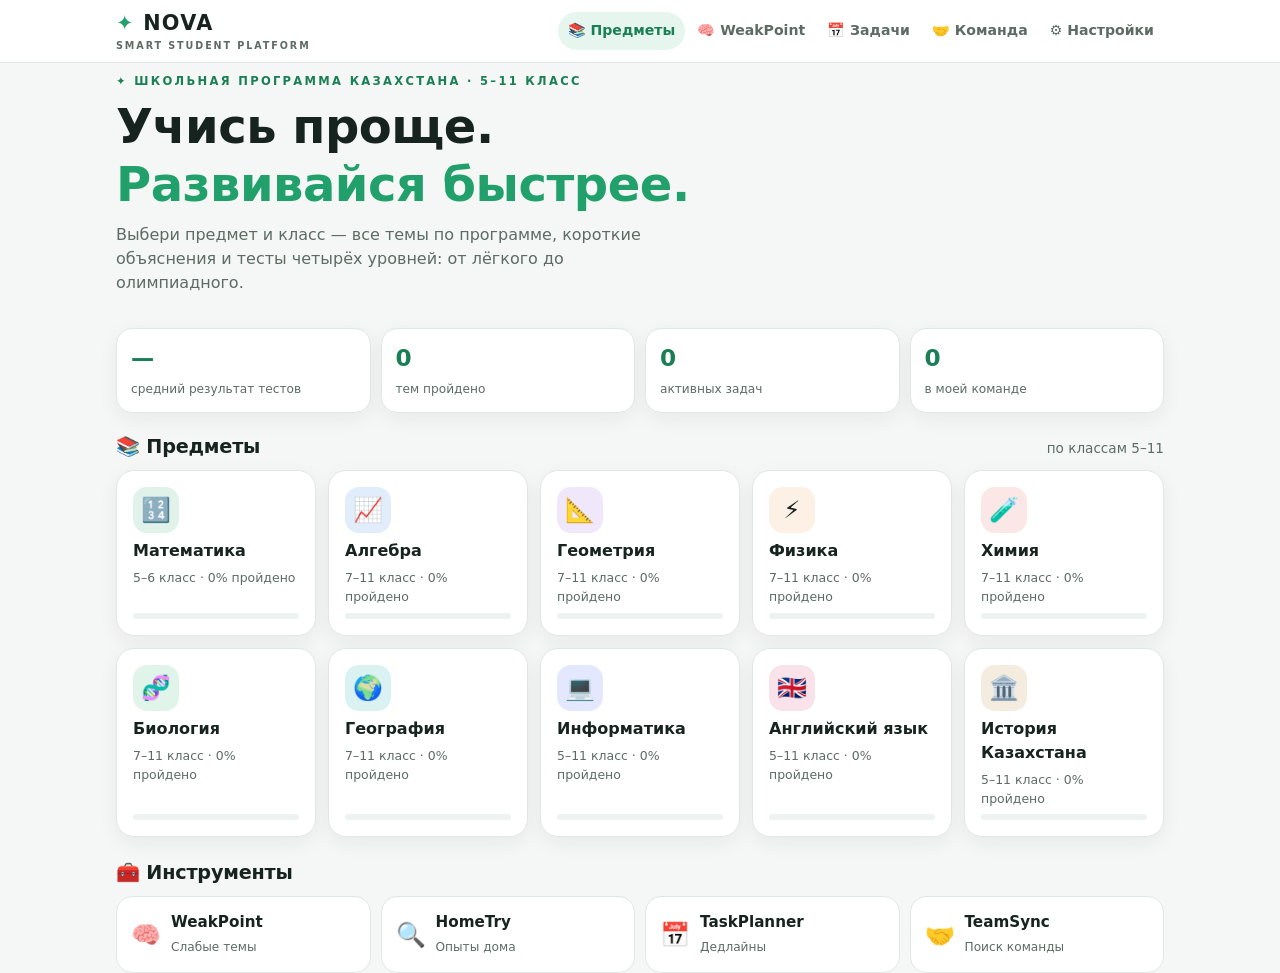
==== commit 167d6cfd: "NOVA: информатика на C++ — примеры с подсветкой, вопросы «что выведет», «найди ошибку», «дополни код" ====
--- a/nova/index.html
+++ b/nova/index.html
@@ -337,6 +337,21 @@
 @media (prefers-reduced-motion: reduce) {
   *, *::before, *::after { animation: none !important; transition: none !important; }
 }
+
+/* ---------- код C++ ---------- */
+pre.code { margin: 10px 0; padding: 14px 16px; border-radius: 12px; background: #0f1f19; color: #e6f1ec; font: 13.5px/1.55 ui-monospace, SFMono-Regular, Menlo, Consolas, monospace; overflow-x: auto; white-space: pre; tab-size: 4; }
+pre.code .k { color: #7fd8ff; font-weight: 600; }
+pre.code .t { color: #9be37a; }
+pre.code .s { color: #ffcf7a; }
+pre.code .n { color: #f7a6ff; }
+pre.code .c { color: #8aa59a; font-style: italic; }
+pre.code .p { color: #ff9e8a; }
+pre.code .blank { background: #ffd54a; color: #1b1b1b; padding: 0 4px; border-radius: 4px; font-weight: 700; }
+.example { margin-top: 14px; }
+.example h4 { margin: 0 0 4px; font-size: .95rem; }
+.example .io { display: flex; gap: 10px; flex-wrap: wrap; font-size: .85rem; }
+.example .io pre { margin: 4px 0 0; padding: 8px 12px; border-radius: 10px; background: var(--bg-2); font: 13px/1.4 ui-monospace, Menlo, Consolas, monospace; white-space: pre-wrap; }
+.option.mono { font-family: ui-monospace, Menlo, Consolas, monospace; }
 </style>
 </head>
 <body>
@@ -428,6 +443,30 @@
    Классы — по типовым учебным программам РК (обновлённое содержание).
    Сами темы и вопросы лежат в data/<id>.json (их дописывает команда).
    ===================================================================== */
+
+/** Мини-подсветка C++ без библиотек: ключевые слова, типы, строки, числа, комментарии. */
+const CPP_KW = new Set("if else for while do return break continue switch case default class struct public private protected virtual override const using namespace new delete true false this template typename auto static void".split(" "));
+const CPP_TYPES = new Set("int long short double float char bool string vector map set pair size_t unsigned signed cin cout endl unordered_map greater sort swap max min".split(" "));
+function highlightCpp(code) {
+  const re = /(\/\/[^\n]*|\/\*[\s\S]*?\*\/)|("(?:\\.|[^"\\])*"|'(?:\\.|[^'\\])*')|(^[ \t]*#[^\n]*)|(___)|\b(\d+(?:\.\d+)?)\b|\b([A-Za-z_]\w*)\b/gm;
+  let out = "", last = 0, m;
+  while ((m = re.exec(code))) {
+    out += esc(code.slice(last, m.index));
+    const [w, com, str, pre, blank, num, id] = m;
+    if (com) out += `<span class="c">${esc(w)}</span>`;
+    else if (str) out += `<span class="s">${esc(w)}</span>`;
+    else if (pre) out += `<span class="p">${esc(w)}</span>`;
+    else if (num) out += `<span class="n">${w}</span>`;
+    else if (blank) out += `<span class="blank">___</span>`;
+    else if (CPP_KW.has(id)) out += `<span class="k">${w}</span>`;
+    else if (CPP_TYPES.has(id)) out += `<span class="t">${w}</span>`;
+    else out += esc(w);
+    last = re.lastIndex;
+  }
+  return out + esc(code.slice(last));
+}
+const codeBlock = code => `<pre class="code"><code>${highlightCpp(code)}</code></pre>`;
+
 const SUBJECTS = [
   { id: "math",        name: "Математика",       emoji: "🔢", color: "#22A06B", grades: [5, 6] },
   { id: "algebra",     name: "Алгебра",          emoji: "📈", color: "#2f80ed", grades: [7, 8, 9, 10, 11] },
@@ -692,6 +731,14 @@
       ${topic.explain.split("\n").map(x => `<p>${esc(x)}</p>`).join("")}
       ${topic.formula ? `<p><b>Главное:</b> ${esc(topic.formula)}</p>` : ""}
     </section>
+    ${(topic.examples || []).length ? `<section class="card">
+      <h3>👨‍💻 Примеры на C++</h3>
+      ${topic.examples.map(ex => `<div class="example">
+        <h4>${esc(ex.title)}</h4>
+        ${codeBlock(ex.code)}
+        <div class="io">${ex.in ? `<div><b>Ввод:</b><pre>${esc(ex.in)}</pre></div>` : ""}<div><b>Вывод:</b><pre>${esc(ex.out)}</pre></div></div>
+      </div>`).join("")}
+    </section>` : ""}
     <div class="section-title"><h2>Выбери сложность</h2>${p?.done ? `<span class="chip on">✓ тема пройдена</span>` : `<span class="small muted">сдано от ${PASS}%</span>`}</div>
     <section class="levels">
       ${LEVELS.map((l, i) => {
@@ -743,8 +790,9 @@
       <div class="q-top"><span>Вопрос ${quiz.i + 1} из ${total}</span><span>${quiz.answers.filter(a => a !== null).length} отвечено</span></div>
       <div class="progress"><i style="width:${(quiz.i / total) * 100}%"></i></div>
       <h2>${esc(q.q)}</h2>
+      ${q.code ? codeBlock(q.code) : ""}
       <div class="options">
-        ${q.o.map((opt, k) => `<button class="option ${quiz.answers[quiz.i] === k ? "picked" : ""}" data-k="${k}">${esc(opt)}</button>`).join("")}
+        ${q.o.map((opt, k) => `<button class="option ${q.code ? "mono" : ""} ${quiz.answers[quiz.i] === k ? "picked" : ""}" data-k="${k}">${esc(opt)}</button>`).join("")}
       </div>
       <div class="row between" style="margin-top:16px">
         <button class="btn btn-ghost" id="prevQ" ${quiz.i === 0 ? "disabled" : ""}>← Назад</button>
@@ -794,6 +842,7 @@
       ${mistakes.length ? mistakes.map(m => `
         <div class="mistake">
           <p><b>${esc(m.q.q)}</b></p>
+          ${m.q.code ? codeBlock(m.q.code) : ""}
           <p class="bad">Твой ответ: ${esc(m.q.o[m.picked])}</p>
           <p class="good">Правильно: ${esc(m.q.o[m.q.a])}</p>
           <button class="btn btn-sm btn-soft explain-btn" data-explain="${m.i}">🤖 Объясни</button>
@@ -807,7 +856,7 @@
     const q = quiz.questions[i];
     openAi({
       subject: s.name, grade: quiz.grade, level: lv.name, topic: quiz.topic.title, topicExplain: quiz.topic.explain,
-      q: q.q, options: q.o, picked: q.o[quiz.answers[i]], correct: q.o[q.a], e: q.e
+      q: q.q + (q.code ? "\n" + q.code : ""), options: q.o, picked: q.o[quiz.answers[i]], correct: q.o[q.a], e: q.e
     });
   });
 }
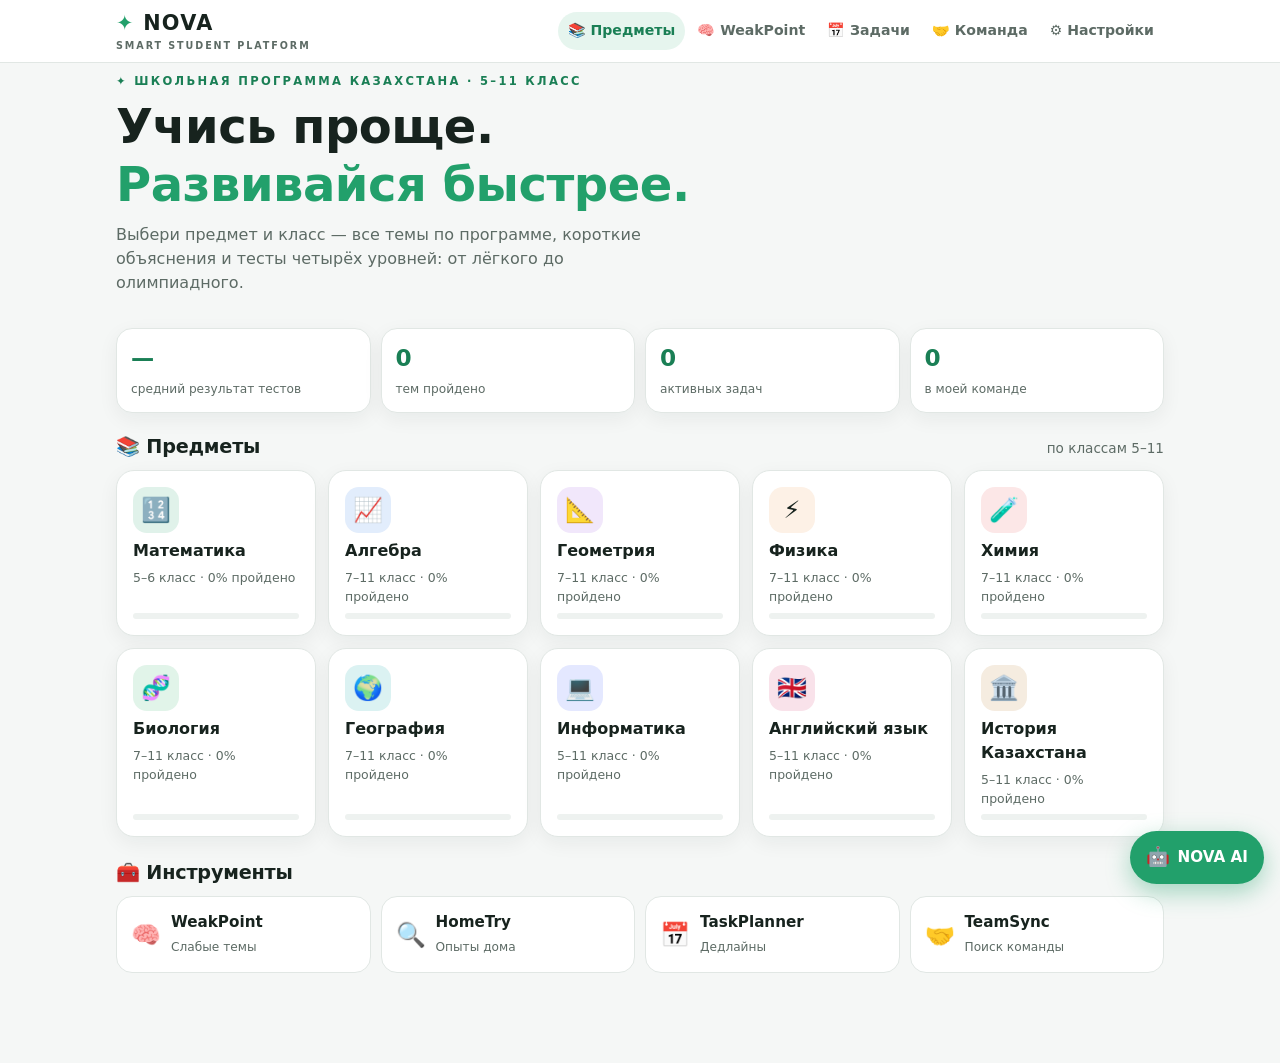
==== commit 36e8e585: "NOVA AI: бесплатный помощник в браузере на WebLLM (Qwen2.5-1.5B), контекст темы и вопроса, упрощённы" ====
--- a/nova/index.html
+++ b/nova/index.html
@@ -352,6 +352,33 @@
 .example .io { display: flex; gap: 10px; flex-wrap: wrap; font-size: .85rem; }
 .example .io pre { margin: 4px 0 0; padding: 8px 12px; border-radius: 10px; background: var(--bg-2); font: 13px/1.4 ui-monospace, Menlo, Consolas, monospace; white-space: pre-wrap; }
 .option.mono { font-family: ui-monospace, Menlo, Consolas, monospace; }
+
+/* ---------- NOVA AI ---------- */
+.ai-fab { position: fixed; right: 16px; bottom: calc(16px + env(safe-area-inset-bottom)); z-index: 30; display: flex; align-items: center; gap: 8px; padding: 12px 16px; border: 0; border-radius: 999px; background: var(--accent); color: #fff; font-weight: 800; font-size: .95rem; box-shadow: 0 8px 24px rgba(34, 160, 107, .4); cursor: pointer; transition: transform .2s var(--ease), opacity .2s; }
+.ai-fab:hover { transform: translateY(-2px); background: var(--accent-dark); }
+.ai-fab.hidden { opacity: 0; pointer-events: none; transform: scale(.8); }
+.ai-fab .fab-ico { font-size: 1.2rem; }
+.ai-quick { display: flex; gap: 6px; overflow-x: auto; padding: 8px 16px 0; scrollbar-width: none; }
+.ai-quick::-webkit-scrollbar { display: none; }
+.ai-quick button { flex: none; border: 1px solid var(--line); background: var(--card); color: var(--text); border-radius: 999px; padding: 6px 11px; font-size: .8rem; font-weight: 650; cursor: pointer; }
+.ai-quick button:hover { border-color: var(--accent); color: var(--accent-dark); }
+.ai-quick button.sol { background: var(--accent-light); border-color: transparent; color: var(--accent-dark); }
+.ai-limit { font-size: .75rem; font-weight: 700; color: var(--accent-dark); padding: 6px 16px; background: var(--accent-light); }
+.ai-limit.low { color: #9a5b00; background: #fff4dc; }
+.ai-load { display: grid; gap: 8px; min-width: 240px; }
+.ai-load .progress { margin: 0; }
+.ai-disc { margin-top: 8px; padding-top: 6px; border-top: 1px dashed #b8dcca; font-size: .74rem; color: var(--muted); }
+.lite-tag { font-weight: 800; color: #9a5b00; }
+.msg pre.code { font-size: 12.5px; margin: 8px 0; }
+.msg code { font-family: ui-monospace, Menlo, Consolas, monospace; background: rgba(0,0,0,.06); padding: 1px 5px; border-radius: 5px; font-size: .88em; }
+.msg pre.code code { background: none; padding: 0; }
+.msg ol { margin: 6px 0; padding-left: 22px; }
+.msg .h { font-size: 1rem; }
+.msg.bot { max-width: 100%; }
+.ai-ctx pre.code { font-size: 12px; }
+#aiStop { flex: none; }
+#aiStop[hidden] { display: none; }
+main.wrap { padding-bottom: 90px; }
 </style>
 </head>
 <body>
@@ -375,17 +402,27 @@
 
 <main class="wrap"><div id="app"></div></main>
 
-<!-- AI-панель «Объясни ошибку» -->
+<!-- NOVA AI: кнопка на каждой странице и панель чата -->
+<button class="ai-fab" id="aiFab" type="button" aria-label="NOVA AI"><span class="fab-ico">🤖</span><span>NOVA AI</span></button>
 <div class="ai-backdrop" id="aiBackdrop"></div>
-<aside class="ai-panel" id="aiPanel" aria-label="AI-помощник" aria-hidden="true">
+<aside class="ai-panel" id="aiPanel" aria-label="NOVA AI" aria-hidden="true">
   <div class="ai-head">
-    <div><b>🤖 Объясни ошибку</b><small id="aiSub"></small></div>
-    <div class="row" style="gap:6px"><span class="ai-mode" id="aiMode"></span><button class="icon-btn" id="aiClose" aria-label="Закрыть">✕</button></div>
+    <div><b id="aiTitle">NOVA AI</b><small id="aiSub"></small></div>
+    <div class="row" style="gap:6px"><span class="ai-mode" id="aiMode"></span><button class="icon-btn" id="aiClose" aria-label="✕">✕</button></div>
   </div>
+  <div class="ai-limit" id="aiLimit" hidden></div>
   <div class="ai-body" id="aiBody"></div>
+  <div class="ai-quick">
+    <button type="button" data-quick="simpler"></button>
+    <button type="button" data-quick="example"></button>
+    <button type="button" data-quick="check"></button>
+    <button type="button" data-quick="similar"></button>
+    <button type="button" data-quick="solution" class="sol"></button>
+  </div>
   <form class="ai-foot" id="aiForm" autocomplete="off">
-    <input type="text" id="aiInput" placeholder="Задай уточняющий вопрос…" maxlength="500">
-    <button class="btn btn-primary" type="submit" aria-label="Отправить">➤</button>
+    <input type="text" id="aiInput" maxlength="1500">
+    <button class="btn btn-ghost" type="button" id="aiStop" hidden>■</button>
+    <button class="btn btn-primary" type="submit" aria-label="➤">➤</button>
   </form>
 </aside>
 
@@ -467,6 +504,15 @@
 }
 const codeBlock = code => `<pre class="code"><code>${highlightCpp(code)}</code></pre>`;
 
+/* Язык интерфейса и доступ к полям данных (переводы подключаются позже) */
+const getLang = () => store.get("lang", "ru");
+const subjectName = s => s.name;
+const topicTitle = t => t.title;
+const topicExplain = t => t.explain;
+const topicLevels = t => t.levels;
+/** Что сейчас открыто — нужно NOVA AI для контекста. */
+let PAGE = {};
+
 const SUBJECTS = [
   { id: "math",        name: "Математика",       emoji: "🔢", color: "#22A06B", grades: [5, 6] },
   { id: "algebra",     name: "Алгебра",          emoji: "📈", color: "#2f80ed", grades: [7, 8, 9, 10, 11] },
@@ -585,6 +631,7 @@
   const parts = location.hash.replace(/^#\/?/, "").split("/").map(decodeURIComponent);
   const name = routes[parts[0]] ? parts[0] : "";
   if (name !== "q" && quiz) quiz = null; // ушли со страницы теста — тест сбрасывается
+  PAGE = {};
   $$(".top-nav a").forEach(a => a.classList.toggle("active", a.dataset.nav === (["s", "t", "q"].includes(name) ? "" : name)));
   const app = $("#app");
   app.innerHTML = `<div class="view"></div>`;
@@ -722,6 +769,7 @@
   if (!s || !found) { location.hash = `#/s/${sid}/${grade}`; return; }
   const { topic, section } = found;
   const p = topicProgress(sid, grade, tid);
+  PAGE = { sid, grade: +grade, topic, section: section.title };
   view.innerHTML = `
     <nav class="crumbs"><a href="#/s/${sid}">${s.name}</a> › <a href="#/s/${sid}/${grade}">${grade} класс</a> › <span>${esc(topic.title)}</span></nav>
     ${modHead(s.emoji, esc(topic.title), esc(section.title), `#/s/${sid}/${grade}`)}
@@ -767,6 +815,7 @@
   const found = findTopic(data, grade, tid);
   const lv = levelById(level);
   if (!s || !found || !lv || !(found.topic.levels[level] || []).length) { location.hash = `#/t/${sid}/${grade}/${tid}`; return; }
+  PAGE = { sid, grade: +grade, topic: found.topic, section: found.section.title };
   const key = [sid, grade, tid, level].join("|");
   if (!quiz || quiz.key !== key) {
     const questions = shuffle(found.topic.levels[level]).map(q => {
@@ -854,10 +903,7 @@
   $$("[data-explain]", view).forEach(b => b.onclick = () => {
     const i = +b.dataset.explain;
     const q = quiz.questions[i];
-    openAi({
-      subject: s.name, grade: quiz.grade, level: lv.name, topic: quiz.topic.title, topicExplain: quiz.topic.explain,
-      q: q.q + (q.code ? "\n" + q.code : ""), options: q.o, picked: q.o[quiz.answers[i]], correct: q.o[q.a], e: q.e
-    });
+    openNovaAI({ ...q, picked: q.o[quiz.answers[i]] });
   });
 }
 
@@ -915,282 +961,16 @@
 }
 
 /* =====================================================================
-   9. AI-ПОМОЩНИК «ОБЪЯСНИ ОШИБКУ»
-   Без ключа: пояснение из данных вопроса + статьи Википедии (API, origin=*).
-   С ключом: Claude API прямо из браузера + инструмент веб-поиска.
-   ===================================================================== */
-const AI_MODELS = {
-  "claude-opus-5-5": "Claude Opus 5.5 (лучшее качество)",
-  "claude-sonnet-5-5": "Claude Sonnet 5.5 (быстрее и дешевле)",
-  "claude-haiku-5-5": "Claude Haiku 5.5 (самый дешёвый)"
-};
-const AI_DEFAULT_MODEL = "claude-opus-5-5";
-
-const AI_SYSTEM_PROMPT = `Ты — доброжелательный репетитор образовательной платформы NOVA для школьников Казахстана (5–11 класс, обновлённое содержание образования).
-Ученик ошибся в тесте и просит объяснить ошибку. В первом сообщении ты получишь контекст: предмет, класс, тему, уровень сложности, вопрос, варианты, ответ ученика, правильный ответ и пояснение из учебных материалов.
-
-КАК ОБЪЯСНЯТЬ:
-- Пиши для возраста ученика: возраст ≈ класс + 6 лет. Для 5–7 класса — очень простые слова и бытовые примеры, для 10–11 — можно точнее и с терминами (каждый новый термин объясняй).
-- Учитывай уровень сложности: на лёгком — напомни определение или правило; на сложном и олимпиадном — разбери идею решения по шагам.
-- Сначала коротко объясни, почему выбранный ответ неверный (какое рассуждение к нему приводит и где ловушка), затем — как рассуждать правильно.
-- Подводи к ответу наводящими вопросами и подсказками. Если ученик просит решить новую задачу целиком — не решай полностью: дай план и первый шаг, предложи ему продолжить.
-- Отвечай кратко: 4–10 предложений. Можно использовать **жирный** и короткие списки. Без таблиц и LaTeX: формулы пиши обычным текстом (например, F = m · a, x² + 3x).
-
-ЧЕСТНОСТЬ:
-- Не выдумывай факты, даты, формулы и цитаты. Если не уверен — так и скажи.
-- Если пояснение из учебных материалов кажется тебе ошибочным, вежливо скажи об этом и посоветуй сверить с учебником или учителем.
-- ВСЕГДА давай 2–3 источника по теме: используй веб-поиск и выбирай надёжные сайты (энциклопедии, Википедия, образовательные порталы, учебники). Источники должны реально подтверждать объяснение.
-
-Пиши по-русски. Отвечай только на вопросы, связанные с учёбой; на остальное мягко возвращай к теме. Никогда не проси личные данные.`;
-
-const ai = { ctx: null, messages: [], busy: false };
-const settings = () => Object.assign({ apiKey: "", model: AI_DEFAULT_MODEL }, store.get("settings", {}));
-const hasKey = () => !!settings().apiKey;
-
-/** Простая разметка: **жирный**, списки, ссылки, переносы строк. */
-function md(text) {
-  const lines = esc(text).split("\n");
-  let html = "", inList = false;
-  for (const line of lines) {
-    const li = line.match(/^\s*(?:[-*•]|\d+[.)])\s+(.*)/);
-    if (li) { if (!inList) { html += "<ul>"; inList = true; } html += `<li>${li[1]}</li>`; continue; }
-    if (inList) { html += "</ul>"; inList = false; }
-    html += line.trim() ? line + "<br>" : "<br>";
-  }
-  if (inList) html += "</ul>";
-  return html
-    .replace(/\*\*(.+?)\*\*/g, "<b>$1</b>")
-    .replace(/\[([^\]]+)\]\((https?:\/\/[^)\s]+)\)/g, '<a href="$2" target="_blank" rel="noopener">$1</a>')
-    .replace(/(<br>){3,}/g, "<br><br>");
-}
-
-function sourcesHtml(list, title = "📚 Статьи по теме") {
-  if (!list?.length) return "";
-  return `<div class="sources"><b>${title}:</b>${list.map(s => `<a href="${esc(s.url)}" target="_blank" rel="noopener">${esc(s.title)} ↗</a>`).join("")}</div>`;
-}
-
-function aiAdd(who, html) {
-  const body = $("#aiBody");
-  const div = document.createElement("div");
-  div.className = "msg " + who;
-  div.innerHTML = html;
-  body.appendChild(div);
-  body.scrollTop = body.scrollHeight;
-  return div;
-}
-function aiTyping() { return aiAdd("bot typing", "<span></span><span></span><span></span>"); }
-
-function openAi(ctx) {
-  ai.ctx = ctx; ai.messages = [];
-  $("#aiSub").textContent = `${ctx.subject} · ${ctx.grade} класс · ${ctx.level}`;
-  const mode = $("#aiMode");
-  mode.textContent = hasKey() ? "Claude" : "без ключа";
-  mode.classList.toggle("on", hasKey());
-  $("#aiBody").innerHTML = `
-    <div class="ai-ctx">
-      <p><b>${esc(ctx.q)}</b></p>
-      <p style="color:var(--danger)">Твой ответ: ${esc(ctx.picked)}</p>
-      <p style="color:var(--ok)">Правильно: ${esc(ctx.correct)}</p>
-    </div>`;
-  $("#aiPanel").classList.add("open");
-  $("#aiPanel").setAttribute("aria-hidden", "false");
-  $("#aiBackdrop").classList.add("open");
-  firstExplanation();
-}
-
-function closeAi() {
-  $("#aiPanel").classList.remove("open");
-  $("#aiPanel").setAttribute("aria-hidden", "true");
-  $("#aiBackdrop").classList.remove("open");
-}
-
-/** Первое объяснение: Claude, а при ошибке или без ключа — локальное. */
-async function firstExplanation() {
-  if (hasKey()) {
-    const c = ai.ctx;
-    const intro = `Контекст ошибки:
-Предмет: ${c.subject}. Класс: ${c.grade}. Тема: ${c.topic}. Уровень сложности: ${c.level}.
-Вопрос: ${c.q}
-Варианты: ${c.options.join(" | ")}
-Ответ ученика: ${c.picked}
-Правильный ответ: ${c.correct}
-Пояснение из учебных материалов: ${c.e}
-
-Объясни, почему мой ответ неверный и как правильно рассуждать. Дай 2–3 источника.`;
-    if (await askClaude(intro)) return;
-  }
-  await localExplanation();
-}
-
-async function localExplanation() {
-  const c = ai.ctx;
-  const levelTip = {
-    "Лёгкий": "Это вопрос на знание определения или правила — перечитай их и попробуй своими словами пересказать.",
-    "Средний": "Здесь нужно применить правило к задаче. Выпиши, что дано и что нужно найти, и подбери подходящую формулу или правило.",
-    "Сложный": "Задача в несколько шагов. Разбей её на маленькие шаги и проверь каждый отдельно — ошибка часто прячется в промежуточном вычислении.",
-    "Олимпиадный": "В олимпиадных задачах важна идея. Попробуй рассмотреть частный случай, нарисовать схему или проверить ответ подстановкой."
-  }[c.level] || "";
-  aiAdd("bot", md(`**Почему «${c.picked}» — неверно.**\nПравильный ответ: **${c.correct}**.\n\n${c.e}\n\n**Вспомни теорию:** ${c.topicExplain.replace(/\n/g, " ")}\n\n**Совет:** ${levelTip}`) +
-    `<p class="small muted" style="margin:6px 0 0">Режим без ключа: объяснение из материалов NOVA. Подключи ключ Claude в Настройках для подробного разбора.</p>`);
-  const t = aiTyping();
-  const links = await wikiSearch(`${c.topic} ${c.subject === "Английский язык" ? "грамматика английского языка" : ""}`.trim());
-  t.remove();
-  aiAdd("bot", sourcesHtml(links.length ? links : [wikiSearchLink(c.topic)]));
-}
-
-/* --- Википедия (без ключа) --- */
-async function wikiSearch(query, limit = 3) {
-  try {
-    const url = "https://ru.wikipedia.org/w/api.php?action=query&list=search&format=json&origin=*&srlimit=" + limit + "&srsearch=" + encodeURIComponent(query);
-    const r = await fetch(url);
-    const d = await r.json();
-    return (d.query?.search || []).map(x => ({ title: "Википедия: " + x.title, url: "https://ru.wikipedia.org/wiki/" + encodeURIComponent(x.title.replace(/ /g, "_")), raw: x.title }));
-  } catch (e) { return []; }
-}
-/** Ссылка на поиск по Википедии — работает, даже если API недоступен. */
-function wikiSearchLink(query) {
-  return { title: "Поиск в Википедии: " + query, url: "https://ru.wikipedia.org/w/index.php?search=" + encodeURIComponent(query) };
-}
-async function wikiExtract(title) {
-  try {
-    const url = "https://ru.wikipedia.org/w/api.php?action=query&prop=extracts&exintro=1&explaintext=1&exsentences=3&format=json&origin=*&titles=" + encodeURIComponent(title);
-    const d = await (await fetch(url)).json();
-    const page = Object.values(d.query?.pages || {})[0];
-    return page?.extract || "";
-  } catch (e) { return ""; }
-}
-
-async function localFollowUp(question) {
-  const t = aiTyping();
-  const links = await wikiSearch(`${question} ${ai.ctx.topic}`);
-  let found = links.length ? links : await wikiSearch(question);
-  if (!found.length) found = [wikiSearchLink(question)];
-  const extract = found[0]?.raw ? await wikiExtract(found[0].raw) : "";
-  t.remove();
-  aiAdd("bot", (extract ? md(`Вот что пишет Википедия («${found[0].raw}»):\n${extract}`) : md("Без ключа я не могу ответить своими словами, но вот статьи, которые помогут разобраться.")) +
-    sourcesHtml(found) + `<p class="small muted" style="margin:6px 0 0">Для ответа на любой вопрос подключи ключ Claude в Настройках.</p>`);
-}
-
-/* --- Claude API (с ключом) --- */
-function webSearchTool(model) {
-  // У Opus и Sonnet — новая версия веб-поиска, у Haiku — базовая
-  return model.includes("haiku")
-    ? { type: "web_search_20250305", name: "web_search", max_uses: 3 }
-    : { type: "web_search_20260209", name: "web_search", max_uses: 3 };
-}
-
-/** Отправляет сообщение в Claude. Возвращает true, если ответ получен. */
-async function askClaude(userText) {
-  const st = settings();
-  const model = st.model || AI_DEFAULT_MODEL;
-  ai.messages.push({ role: "user", content: userText });
-  const t = aiTyping();
-  try {
-    const headers = {
-      "content-type": "application/json",
-      "x-api-key": st.apiKey,
-      "anthropic-version": "2026-10-21",
-      // Разрешает запрос прямо из браузера. Ключ хранится только в этом браузере.
-      "anthropic-dangerous-direct-browser-access": "true"
-    };
-    const base = { model, max_tokens: 16000, system: AI_SYSTEM_PROMPT, tools: [webSearchTool(model)], output_config: { effort: "low" } };
-    if (!model.includes("haiku")) { headers["anthropic-beta"] = "server-side-fallback-2026-07-01"; base.fallbacks = "default"; }
-
-    const call = async (useFallback) => {
-      const body = { ...base, messages: ai.messages };
-      const h = { ...headers };
-      if (!useFallback) { delete body.fallbacks; delete h["anthropic-beta"]; }
-      return fetch("https://api.anthropic.com/v1/messages", { method: "POST", headers: h, body: JSON.stringify(body) });
-    };
-
-    let texts = [], sources = [];
-    for (let step = 0; step < 4; step++) {
-      let res = await call(true);
-      if (res.status === 400) res = await call(false); // если запасной вариант не поддерживается
-      const data = await res.json().catch(() => ({}));
-      if (!res.ok) throw new Error(data?.error?.message || "HTTP " + res.status);
-      if (data.stop_reason === "refusal") throw new Error("Claude отказался отвечать на этот запрос");
-      ai.messages.push({ role: "assistant", content: data.content });
-      for (const b of data.content || []) {
-        if (b.type === "text") {
-          texts.push(b.text);
-          (b.citations || []).forEach(c => c.url && sources.push({ title: c.title || c.url, url: c.url }));
-        }
-        if (b.type === "web_search_tool_result" && Array.isArray(b.content)) {
-          b.content.forEach(r => r.url && sources.push({ title: r.title || r.url, url: r.url, fromSearch: true }));
-        }
-      }
-      if (data.stop_reason !== "pause_turn") break; // длинный поиск — продолжаем ход
-    }
-    t.remove();
-    // Сначала цитаты из ответа, затем результаты поиска; без повторов, не больше 3
-    const seen = new Set();
-    const uniq = [...sources.filter(s => !s.fromSearch), ...sources.filter(s => s.fromSearch)]
-      .filter(s => !seen.has(s.url) && seen.add(s.url)).slice(0, 3);
-    const text = texts.join("").trim() || "Не получилось сформулировать ответ.";
-    aiAdd("bot", md(text) + sourcesHtml(uniq.length ? uniq : [wikiSearchLink(ai.ctx.topic)], "🔗 Источники"));
-    return true;
-  } catch (e) {
-    t.remove();
-    ai.messages.pop(); // убираем неудачное сообщение
-    $("#aiMode").textContent = "без ключа";
-    $("#aiMode").classList.remove("on");
-    aiAdd("bot", `<span class="small">⚠️ Claude недоступен (${esc(e.message)}). Переключаюсь на режим без ключа.</span>`);
-    return false;
-  }
-}
-
-/* Обработчики панели */
-$("#aiClose").onclick = closeAi;
-$("#aiBackdrop").onclick = closeAi;
-document.addEventListener("keydown", e => { if (e.key === "Escape") closeAi(); });
-$("#aiForm").onsubmit = async e => {
-  e.preventDefault();
-  const input = $("#aiInput");
-  const text = input.value.trim();
-  if (!text || ai.busy || !ai.ctx) return;
-  input.value = "";
-  aiAdd("me", esc(text));
-  ai.busy = true;
-  const claudeOn = hasKey() && $("#aiMode").classList.contains("on");
-  if (!(claudeOn && await askClaude(text))) await localFollowUp(text);
-  ai.busy = false;
-};
-
-/* =====================================================================
    10. НАСТРОЙКИ
    ===================================================================== */
 function renderSettings(view) {
-  const st = settings();
   view.innerHTML = `
-    ${modHead("⚙️", "Настройки", "AI-помощник и данные")}
-    <section class="card">
-      <h3>🤖 AI-помощник «Объясни ошибку»</h3>
-      <p class="small muted">Без ключа помощник показывает пояснение из материалов NOVA и статьи Википедии. С ключом Claude он объясняет ошибку под твой класс, отвечает на вопросы и ищет источники в интернете.</p>
-      <form id="setForm" autocomplete="off">
-        <label class="field"><span>API-ключ Claude (необязательно)</span><input type="password" name="apiKey" placeholder="sk-ant-..." value="${esc(st.apiKey)}"></label>
-        <label class="field"><span>Модель</span><select name="model">${Object.entries(AI_MODELS).map(([k, v]) => `<option value="${k}" ${st.model === k ? "selected" : ""}>${v}</option>`).join("")}</select></label>
-        <p class="small muted">🔒 Ключ хранится только в localStorage этого браузера и отправляется напрямую в api.anthropic.com. Не вводи его на чужом компьютере. Запросы оплачиваются с аккаунта владельца ключа.</p>
-        <div class="row">
-          <button class="btn btn-primary" type="submit">Сохранить</button>
-          ${st.apiKey ? `<button class="btn btn-ghost btn-danger" type="button" id="delKey">Удалить ключ</button>` : ""}
-        </div>
-      </form>
-    </section>
+    ${modHead("⚙️", "Настройки", "Данные в этом браузере")}
     <section class="card">
       <h3>🗂️ Данные</h3>
-      <p class="small muted">Прогресс, история тестов, задачи и команда хранятся в этом браузере.</p>
+      <p class="small muted">Прогресс, история тестов, задачи и команда хранятся только в этом браузере. NOVA не использует платные сервисы и ключи.</p>
       <button class="btn btn-ghost btn-danger" id="resetProgress">Сбросить прогресс и историю тестов</button>
     </section>`;
-  $("#setForm", view).onsubmit = e => {
-    e.preventDefault();
-    const f = new FormData(e.target);
-    store.set("settings", { apiKey: f.get("apiKey").trim(), model: f.get("model") });
-    toast("Настройки сохранены ✓");
-    renderSettings(view);
-  };
-  const del = $("#delKey", view);
-  if (del) del.onclick = () => { store.set("settings", { ...settings(), apiKey: "" }); toast("Ключ удалён"); renderSettings(view); };
   $("#resetProgress", view).onclick = () => {
     if (!confirm("Удалить весь прогресс по темам и историю тестов?")) return;
     store.set("progress", {}); store.set("history", []);
@@ -1635,10 +1415,12 @@
    16. СТАРТ: загружаем оглавление данных и открываем нужный раздел
    ===================================================================== */
 (async function init() {
+  try { localStorage.removeItem("nova.settings"); } catch (e) {} // старый ключ API больше не используется
   try { INDEX = (await loadJson("index")) || {}; }
   catch (e) { INDEX = {}; console.warn("Нет data/index.json — запусти tools/build-data.py", e); }
   router();
 })();
 </script>
+<script src="js/ai.js"></script>
 </body>
 </html>
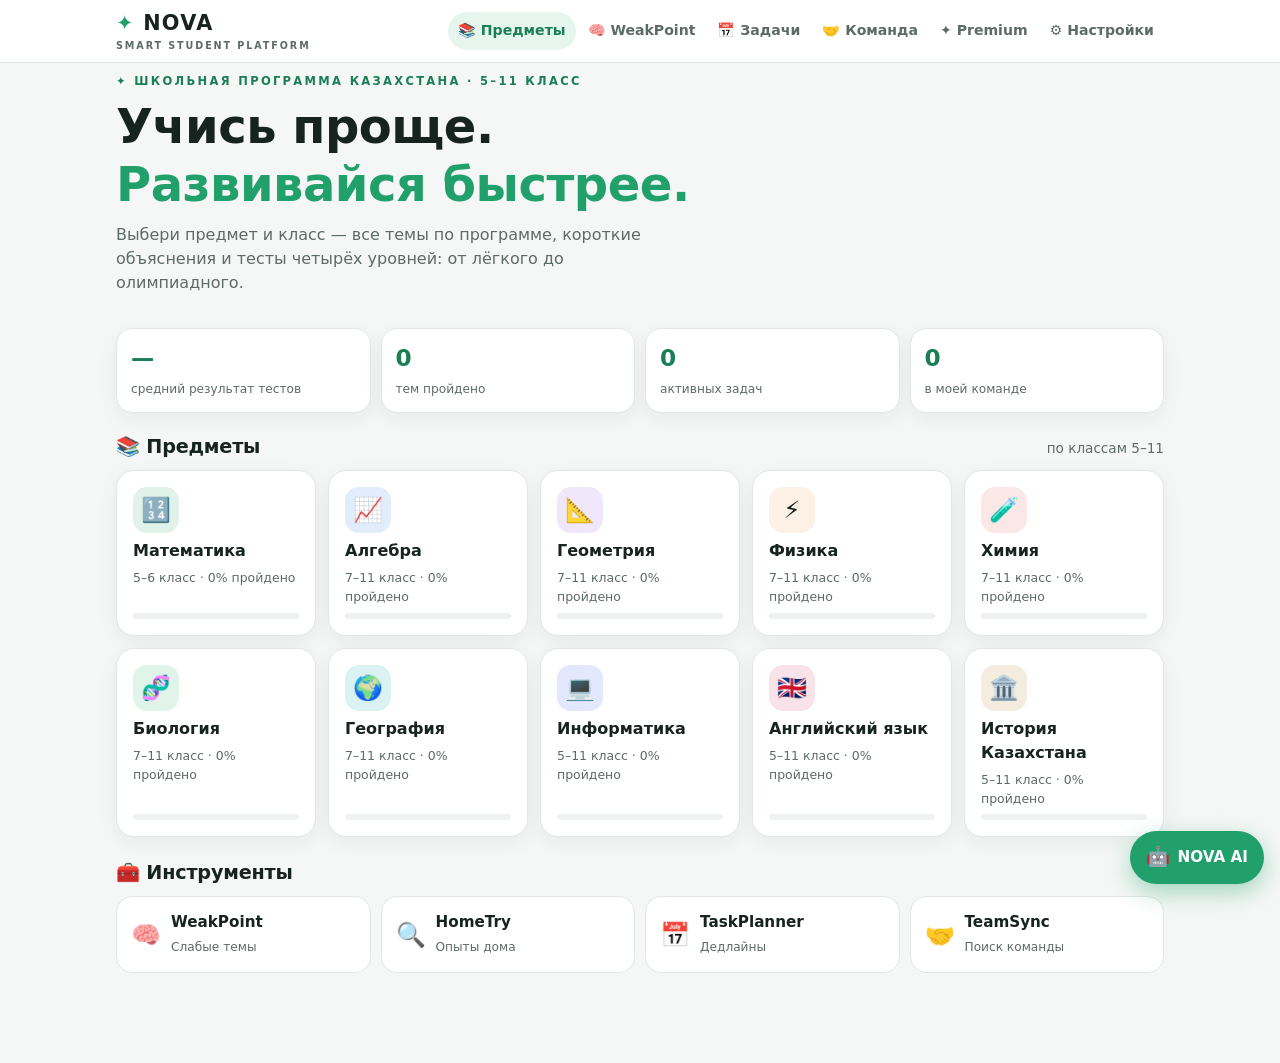
==== commit 26e5f3f7: "NOVA: лимит 20 сообщений NOVA AI в день и страница NOVA Premium (демо) Co-Authored-By: Claude Opus 5" ====
--- a/nova/index.html
+++ b/nova/index.html
@@ -379,6 +379,23 @@
 #aiStop { flex: none; }
 #aiStop[hidden] { display: none; }
 main.wrap { padding-bottom: 90px; }
+
+/* ---------- NOVA Premium ---------- */
+.plans { display: grid; gap: 14px; grid-template-columns: 1fr; }
+@media (min-width: 860px) { .plans { grid-template-columns: repeat(3, 1fr); align-items: start; } }
+.plan { position: relative; display: flex; flex-direction: column; gap: 6px; }
+.plan.featured { border: 2px solid var(--accent); box-shadow: 0 10px 30px rgba(34, 160, 107, .15); }
+.plan.current { background: linear-gradient(180deg, var(--accent-light), #fff 40%); }
+.plan .price { font-size: 1.6rem; font-weight: 850; color: var(--accent-dark); }
+.plan-badge { position: absolute; top: 14px; right: 14px; }
+.plan .feat { list-style: none; padding: 0; margin: 8px 0 12px; display: grid; gap: 7px; font-size: .9rem; }
+.plan .feat li { display: flex; gap: 8px; align-items: baseline; }
+.plan .feat li > span:first-child { flex: none; min-width: 18px; font-weight: 800; }
+.plan .feat .yes { color: var(--ok); }
+.plan .feat li.off { color: var(--muted); }
+.plan .feat li:not(.off) > span:first-child:not(.yes) { color: var(--accent-dark); font-size: .8rem; }
+.demo-note { background: #fff4dc; color: #7a4a00; border-radius: 12px; padding: 10px 14px; font-size: .88rem; font-weight: 600; }
+.msg.limit-card { background: #fff4dc; }
 </style>
 </head>
 <body>
@@ -395,6 +412,7 @@
       <a href="#/weak" data-nav="weak">🧠<span class="lbl"> WeakPoint</span></a>
       <a href="#/tasks" data-nav="tasks">📅<span class="lbl"> Задачи</span></a>
       <a href="#/team" data-nav="team">🤝<span class="lbl"> Команда</span></a>
+      <a href="#/premium" data-nav="premium">✦<span class="lbl"> Premium</span></a>
       <a href="#/settings" data-nav="settings">⚙️<span class="lbl"> Настройки</span></a>
     </nav>
   </div>
@@ -1421,6 +1439,7 @@
   router();
 })();
 </script>
+<script src="js/limit.js"></script>
 <script src="js/ai.js"></script>
 </body>
 </html>
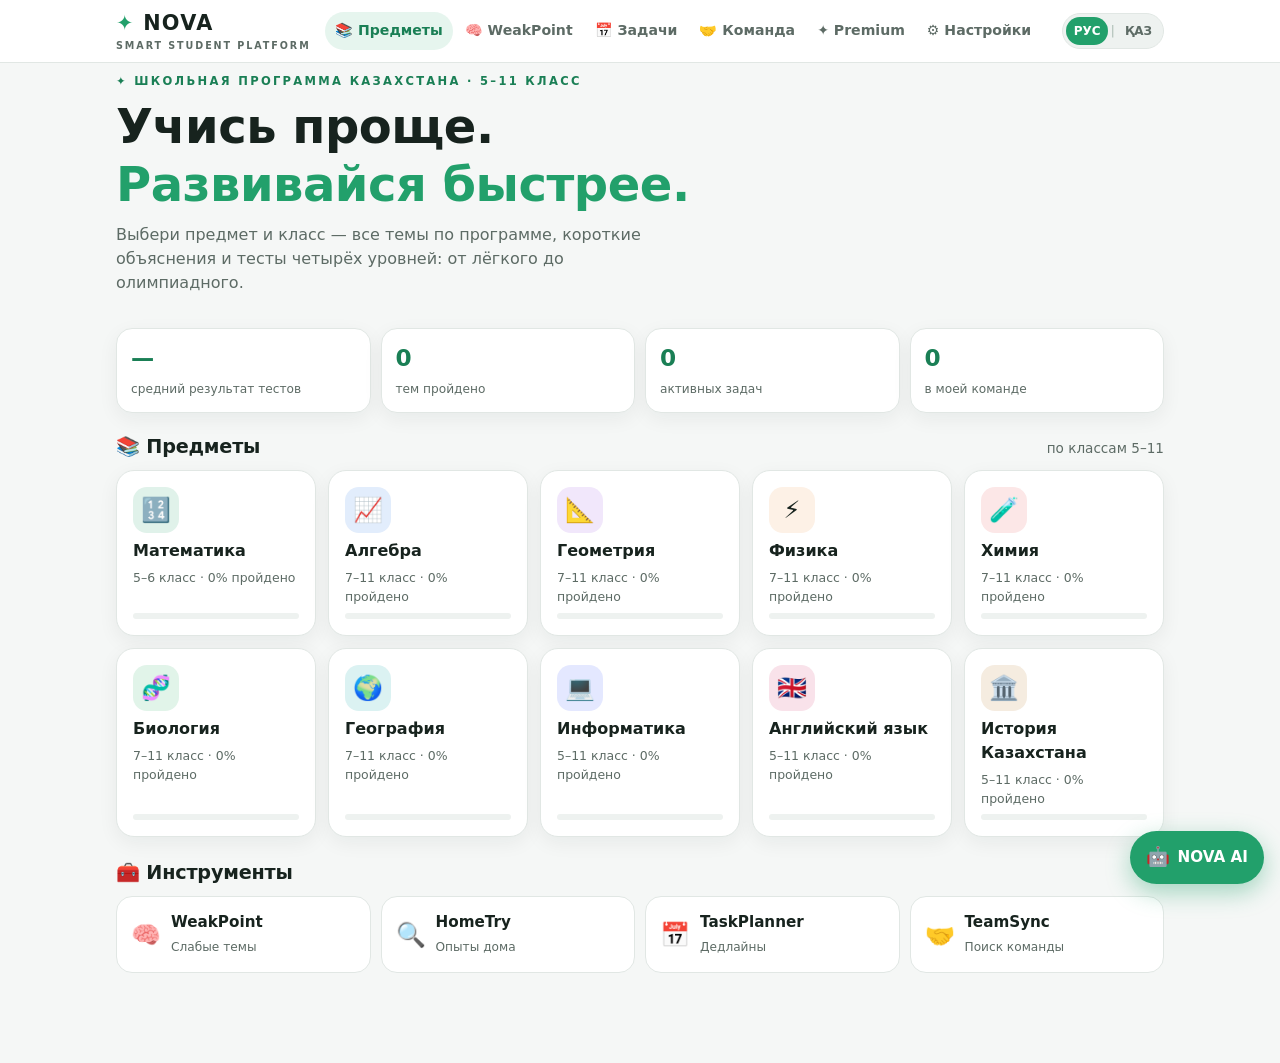
==== commit b4c5371f: "NOVA: переключатель РУС | ҚАЗ, весь интерфейс на казахском (меню, кнопки, NOVA AI, Premium, HomeTry," ====
--- a/nova/index.html
+++ b/nova/index.html
@@ -64,6 +64,12 @@
 .top-nav { display: flex; gap: 2px; overflow-x: auto; scrollbar-width: none; }
 .top-nav a { flex: none; text-decoration: none; color: var(--muted); font-size: .88rem; font-weight: 600; padding: 8px 10px; border-radius: 999px; transition: background .2s, color .2s; }
 .top-nav a:hover { color: var(--text); background: var(--bg-2); }
+.lang-sw { display: flex; align-items: center; gap: 2px; flex: none; margin-left: 6px; padding: 3px; border-radius: 999px; background: var(--bg-2); border: 1px solid var(--line); font-size: .75rem; font-weight: 800; }
+.lang-sw button { border: 0; background: transparent; color: var(--muted); padding: 5px 8px; border-radius: 999px; cursor: pointer; font-weight: 800; font-size: .75rem; }
+.lang-sw button.on { background: var(--accent); color: #fff; }
+.lang-sw span { color: #b9c7c0; }
+.no-tr { display: inline-block; font-size: .68rem; font-weight: 800; color: #9a5b00; background: #fff4dc; border-radius: 999px; padding: 1px 7px; vertical-align: middle; }
+.kz-check { display: inline-block; font-size: .68rem; font-weight: 700; color: var(--muted); background: var(--bg-2); border-radius: 999px; padding: 1px 7px; vertical-align: middle; }
 .top-nav a.active { color: var(--accent-dark); background: var(--accent-light); }
 .top-nav .lbl { display: none; }
 
@@ -407,14 +413,8 @@
       <b><span>✦</span> NOVA</b>
       <small>SMART STUDENT PLATFORM</small>
     </a>
-    <nav class="top-nav" aria-label="Разделы">
-      <a href="#/" data-nav="">📚<span class="lbl"> Предметы</span></a>
-      <a href="#/weak" data-nav="weak">🧠<span class="lbl"> WeakPoint</span></a>
-      <a href="#/tasks" data-nav="tasks">📅<span class="lbl"> Задачи</span></a>
-      <a href="#/team" data-nav="team">🤝<span class="lbl"> Команда</span></a>
-      <a href="#/premium" data-nav="premium">✦<span class="lbl"> Premium</span></a>
-      <a href="#/settings" data-nav="settings">⚙️<span class="lbl"> Настройки</span></a>
-    </nav>
+    <nav class="top-nav" id="topNav" aria-label="Разделы"></nav>
+    <div class="lang-sw" id="langSw" role="group" aria-label="Язык / Тіл"></div>
   </div>
 </header>
 
@@ -446,6 +446,7 @@
 
 <div class="toast" id="toast" role="status" aria-live="polite"></div>
 
+<script src="js/i18n.js"></script>
 <script>
 "use strict";
 
@@ -459,7 +460,7 @@
   },
   set(key, value) {
     try { localStorage.setItem("nova." + key, JSON.stringify(value)); }
-    catch (e) { toast("Не удалось сохранить: память браузера недоступна"); }
+    catch (e) { toast(tr("Не удалось сохранить: память браузера недоступна")); }
   }
 };
 
@@ -470,8 +471,8 @@
 const uid = () => Date.now().toString(36) + Math.random().toString(36).slice(2, 7);
 const shuffle = a => { a = [...a]; for (let i = a.length - 1; i > 0; i--) { const j = Math.floor(Math.random() * (i + 1)); [a[i], a[j]] = [a[j], a[i]]; } return a; };
 const pctClass = p => (p >= 80 ? "good" : p >= 50 ? "mid" : "bad");
-const fmtDate = iso => new Date(iso).toLocaleString("ru-RU", { day: "numeric", month: "short", hour: "2-digit", minute: "2-digit" });
-const plural = (n, one, few, many) => { const m10 = n % 10, m100 = n % 100; return m10 === 1 && m100 !== 11 ? one : m10 >= 2 && m10 <= 4 && (m100 < 12 || m100 > 14) ? few : many; };
+const fmtDate = iso => new Date(iso).toLocaleString(locale(), { day: "numeric", month: "short", hour: "2-digit", minute: "2-digit" });
+const plural = (n, one, few, many) => trn(n, one, few, many);
 
 function toast(msg) {
   const t = $("#toast");
@@ -484,7 +485,7 @@
 /** Шапка раздела с кнопкой «Назад». */
 function modHead(emoji, title, subtitle, backHref = "#/") {
   return `<div class="mod-head">
-      <a class="back" href="${backHref}" aria-label="Назад">←</a>
+      <a class="back" href="${backHref}" aria-label="${tr("Назад")}">←</a>
       <div><h1>${emoji} ${title}</h1>${subtitle ? `<p>${subtitle}</p>` : ""}</div>
     </div>`;
 }
@@ -522,12 +523,15 @@
 }
 const codeBlock = code => `<pre class="code"><code>${highlightCpp(code)}</code></pre>`;
 
-/* Язык интерфейса и доступ к полям данных (переводы подключаются позже) */
-const getLang = () => store.get("lang", "ru");
-const subjectName = s => s.name;
-const topicTitle = t => t.title;
-const topicExplain = t => t.explain;
+/* Доступ к полям данных на выбранном языке (см. js/i18n.js) */
+const subjectName = s => (isKz() ? SUBJECT_KZ[s.id] || s.name : s.name);
+const topicTitle = t => L(t, "title");
+const topicExplain = t => L(t, "explain");
 const topicLevels = t => t.levels;
+const qText = q => L(q, "q");
+const qOpts = q => (isKz() && q.kz?.o ? q.kz.o : q.o);
+const qExpl = q => L(q, "e");
+const levelName = l => tr(l.name);
 /** Что сейчас открыто — нужно NOVA AI для контекста. */
 let PAGE = {};
 
@@ -614,12 +618,13 @@
   l.best = Math.max(l.best, percent); l.right += score; l.total += total; l.attempts++;
   p.levels[level] = l;
   p.title = topic.title;
+  p.title_kz = topic.kz?.title;
   p.done = Object.values(p.levels).some(x => x.best >= PASS);
   p.last = new Date().toISOString();
   all[key] = p;
   store.set("progress", all);
   const hist = store.get("history", []);
-  hist.unshift({ sid, grade, tid: topic.id, title: topic.title, level, score, total, percent, date: p.last });
+  hist.unshift({ sid, grade, tid: topic.id, title: topic.title, title_kz: topic.kz?.title, level, score, total, percent, date: p.last });
   store.set("history", hist.slice(0, 200));
   return percent;
 }
@@ -658,8 +663,8 @@
     await routes[name](app.firstElementChild, ...parts.slice(1));
   } catch (e) {
     console.warn(e);
-    app.firstElementChild.innerHTML = modHead("😕", "Не получилось открыть раздел", esc(e.message)) +
-      emptyState("📂", "Данные не загрузились", "Проверь, что папка data/ лежит рядом с index.html, и обнови страницу.");
+    app.firstElementChild.innerHTML = modHead("😕", tr("Не получилось открыть раздел"), esc(e.message)) +
+      emptyState("📂", tr("Данные не загрузились"), tr("Проверь, что папка data/ лежит рядом с index.html, и обнови страницу."));
   }
 }
 window.addEventListener("hashchange", router);
@@ -667,6 +672,24 @@
 /* =====================================================================
    5. ГЛАВНАЯ: предметы, статистика, инструменты
    ===================================================================== */
+/* =====================================================================
+   МЕНЮ И ПЕРЕКЛЮЧАТЕЛЬ ЯЗЫКА
+   ===================================================================== */
+const NAV = [["", "📚", "Предметы"], ["weak", "🧠", "WeakPoint"], ["tasks", "📅", "Задачи"], ["team", "🤝", "Команда"], ["premium", "✦", "Premium"], ["settings", "⚙️", "Настройки"]];
+function renderNav() {
+  document.documentElement.lang = isKz() ? "kk" : "ru";
+  $("#topNav").innerHTML = NAV.map(([k, ico, name]) => `<a href="#/${k}" data-nav="${k}">${ico}<span class="lbl"> ${tr(name)}</span></a>`).join("");
+  $("#langSw").innerHTML = Object.entries(LANGS).map(([k, v]) => `<button type="button" data-lang="${k}" class="${getLang() === k ? "on" : ""}" aria-pressed="${getLang() === k}">${v}</button>`).join("<span>|</span>");
+  $$("[data-lang]").forEach(b => b.onclick = () => setLang(b.dataset.lang));
+}
+function setLang(lang) {
+  if (lang === getLang()) return;
+  store.set("lang", lang);
+  renderNav();
+  router();
+  if (typeof aiHeader === "function") aiHeader();
+}
+
 function renderHome(view) {
   const hist = store.get("history", []);
   const avg = hist.length ? Math.round(hist.reduce((s, h) => s + h.percent, 0) / hist.length) : null;
@@ -676,39 +699,39 @@
 
   view.innerHTML = `
     <section class="hero">
-      <p class="eyebrow">✦ ШКОЛЬНАЯ ПРОГРАММА КАЗАХСТАНА · 5–11 КЛАСС</p>
-      <h1>Учись проще.<br><em>Развивайся быстрее.</em></h1>
-      <p>Выбери предмет и класс — все темы по программе, короткие объяснения и тесты четырёх уровней: от лёгкого до олимпиадного.</p>
+      <p class="eyebrow">${tr("✦ ШКОЛЬНАЯ ПРОГРАММА КАЗАХСТАНА · 5–11 КЛАСС")}</p>
+      <h1>${tr("Учись проще.")}<br><em>${tr("Развивайся быстрее.")}</em></h1>
+      <p>${tr("Выбери предмет и класс — все темы по программе, короткие объяснения и тесты четырёх уровней: от лёгкого до олимпиадного.")}</p>
     </section>
 
-    <section class="stats" aria-label="Статистика">
-      <div class="stat"><b>${avg === null ? "—" : avg + "%"}</b><span>средний результат тестов</span></div>
-      <div class="stat"><b>${done}</b><span>${plural(done, "тема пройдена", "темы пройдены", "тем пройдено")}</span></div>
-      <div class="stat"><b>${active}</b><span>активных задач</span></div>
-      <div class="stat"><b>${team}</b><span>в моей команде</span></div>
+    <section class="stats" aria-label="${tr("Статистика")}">
+      <div class="stat"><b>${avg === null ? "—" : avg + "%"}</b><span>${tr("средний результат тестов")}</span></div>
+      <div class="stat"><b>${done}</b><span>${tr(plural(done, "тема пройдена", "темы пройдены", "тем пройдено"))}</span></div>
+      <div class="stat"><b>${active}</b><span>${tr("активных задач")}</span></div>
+      <div class="stat"><b>${team}</b><span>${tr("в моей команде")}</span></div>
     </section>
 
-    <div class="section-title"><h2>📚 Предметы</h2><span class="small muted">по классам 5–11</span></div>
+    <div class="section-title"><h2>${tr("📚 Предметы")}</h2><span class="small muted">${tr("по классам 5–11")}</span></div>
     <section class="subjects">
       ${SUBJECTS.map(s => {
         const ready = isReady(s.id);
         const p = subjectPercent(s.id);
         return `<a class="subject" href="#/s/${s.id}" style="--c:${s.color}">
-          ${ready ? "" : `<span class="soon">скоро</span>`}
+          ${ready ? "" : `<span class="soon">${tr("скоро")}</span>`}
           <span class="s-icon">${s.emoji}</span>
-          <b>${s.name}</b>
-          <small>${s.grades[0]}–${s.grades[s.grades.length - 1]} класс${ready ? ` · ${p}% пройдено` : ""}</small>
+          <b>${subjectName(s)}</b>
+          <small>${tr("{a}–{b} класс", { a: s.grades[0], b: s.grades[s.grades.length - 1] })}${ready ? ` · ${tr("{p}% пройдено", { p })}` : ""}</small>
           ${ready ? `<div class="progress"><i style="width:${p}%"></i></div>` : ""}
         </a>`;
       }).join("")}
     </section>
 
-    <div class="section-title"><h2>🧰 Инструменты</h2></div>
+    <div class="section-title"><h2>${tr("🧰 Инструменты")}</h2></div>
     <section class="tools">
-      <a class="tool" href="#/weak"><span>🧠</span><div><b>WeakPoint</b><small>Слабые темы</small></div></a>
-      <a class="tool" href="#/hometry"><span>🔍</span><div><b>HomeTry</b><small>Опыты дома</small></div></a>
-      <a class="tool" href="#/tasks"><span>📅</span><div><b>TaskPlanner</b><small>Дедлайны</small></div></a>
-      <a class="tool" href="#/team"><span>🤝</span><div><b>TeamSync</b><small>Поиск команды</small></div></a>
+      <a class="tool" href="#/weak"><span>🧠</span><div><b>WeakPoint</b><small>${tr("Слабые темы")}</small></div></a>
+      <a class="tool" href="#/hometry"><span>🔍</span><div><b>HomeTry</b><small>${tr("Опыты дома")}</small></div></a>
+      <a class="tool" href="#/tasks"><span>📅</span><div><b>TaskPlanner</b><small>${tr("Дедлайны")}</small></div></a>
+      <a class="tool" href="#/team"><span>🤝</span><div><b>TeamSync</b><small>${tr("Поиск команды")}</small></div></a>
     </section>`;
 }
 
@@ -721,15 +744,15 @@
   if (grade) return renderGrade(view, s, +grade);
 
   if (!isReady(sid)) {
-    view.innerHTML = modHead(s.emoji, s.name, `${s.grades[0]}–${s.grades[s.grades.length - 1]} класс`) +
-      emptyState("🛠️", "Раздел в разработке", "Темы и тесты по этому предмету скоро появятся. Пока загляни в другие предметы.");
+    view.innerHTML = modHead(s.emoji, subjectName(s), tr("{a}–{b} класс", { a: s.grades[0], b: s.grades[s.grades.length - 1] })) +
+      emptyState("🛠️", tr("Раздел в разработке"), tr("Темы и тесты по этому предмету скоро появятся. Пока загляни в другие предметы."));
     return;
   }
   const p = subjectPercent(sid);
   view.innerHTML = `
-    ${modHead(s.emoji, s.name, "Выбери класс")}
+    ${modHead(s.emoji, subjectName(s), tr("Выбери класс"))}
     <section class="card">
-      <div class="row between small"><b>Пройдено по предмету</b><span>${doneCount(sid)} из ${subjectTopicCount(sid)} тем</span></div>
+      <div class="row between small"><b>${tr("Пройдено по предмету")}</b><span>${tr("{d} из {n} тем", { d: doneCount(sid), n: subjectTopicCount(sid) })}</span></div>
       <div class="big-progress" style="margin-top:8px"><div class="progress"><i style="width:${p}%"></i></div><b class="pct ${pctClass(p)}">${p}%</b></div>
     </section>
     <section class="grades">
@@ -737,43 +760,43 @@
         const n = topicCount(sid, g);
         const gp = gradePercent(sid, g);
         return `<a class="grade" href="#/s/${sid}/${g}">
-          <span class="g-num">${g}</span><b>${g} класс</b>
-          <small>${n ? `${n} ${plural(n, "тема", "темы", "тем")} · ${gp}%` : "темы скоро появятся"}</small>
+          <span class="g-num">${g}</span><b>${tr("{g} класс", { g })}</b>
+          <small>${n ? `${n} ${tr(plural(n, "тема", "темы", "тем"))} · ${gp}%` : tr("темы скоро появятся")}</small>
           <div class="progress"><i style="width:${gp}%"></i></div>
         </a>`;
       }).join("")}
     </section>
-    <p class="small muted" style="margin-top:14px">Классы и темы — по типовой учебной программе РК (обновлённое содержание образования).</p>`;
+    <p class="small muted" style="margin-top:14px">${tr("Классы и темы — по типовой учебной программе РК (обновлённое содержание образования).")}</p>`;
 }
 
 async function renderGrade(view, s, grade) {
   const data = await getSubject(s.id);
   const cls = data.classes[grade];
   if (!cls) {
-    view.innerHTML = modHead(s.emoji, `${s.name} · ${grade} класс`, "", `#/s/${s.id}`) +
-      emptyState("🛠️", "Темы этого класса скоро появятся", "Выбери другой класс.");
+    view.innerHTML = modHead(s.emoji, `${subjectName(s)} · ${tr("{g} класс", { g: grade })}`, "", `#/s/${s.id}`) +
+      emptyState("🛠️", tr("Темы этого класса скоро появятся"), tr("Выбери другой класс."));
     return;
   }
   const prog = getProgress();
   const gp = gradePercent(s.id, grade);
   view.innerHTML = `
-    <nav class="crumbs"><a href="#/s/${s.id}">${s.name}</a> › <span>${grade} класс</span></nav>
-    ${modHead(s.emoji, `${s.name} · ${grade} класс`, cls.book ? esc(cls.book) : "Все темы по программе", `#/s/${s.id}`)}
+    <nav class="crumbs"><a href="#/s/${s.id}">${subjectName(s)}</a> › <span>${tr("{g} класс", { g: grade })}</span></nav>
+    ${modHead(s.emoji, `${subjectName(s)} · ${tr("{g} класс", { g: grade })}`, cls.book ? esc(cls.book) : tr("Все темы по программе"), `#/s/${s.id}`)}
     <section class="card">
-      <div class="row between small"><b>Пройдено в ${grade} классе</b><span>${doneCount(s.id, grade)} из ${topicCount(s.id, grade)}</span></div>
+      <div class="row between small"><b>${tr("Пройдено в {g} классе", { g: grade })}</b><span>${tr("{d} из {n}", { d: doneCount(s.id, grade), n: topicCount(s.id, grade) })}</span></div>
       <div class="big-progress" style="margin-top:8px"><div class="progress"><i style="width:${gp}%"></i></div><b class="pct ${pctClass(gp)}">${gp}%</b></div>
     </section>
     ${cls.sections.map(sec => `
       <section class="section">
-        <h3>${esc(sec.title)}</h3>
+        <h3>${esc(L(sec, "title"))}${noKzTag(sec, "title")}</h3>
         <div class="topics">
           ${sec.topics.map(t => {
             const p = prog[pKey(s.id, grade, t.id)];
             const best = p ? Math.max(...Object.values(p.levels).map(l => l.best)) : null;
             return `<a class="topic-row ${p?.done ? "done" : ""}" href="#/t/${s.id}/${grade}/${t.id}">
               <span class="tick">${p?.done ? "✓" : ""}</span>
-              <span class="t-name">${esc(t.title)}</span>
-              <span class="t-side">${t.check ? `<span class="badge-check" title="Проверить по учебнику">проверить</span>` : ""}${best !== null ? `<span class="pct ${pctClass(best)}">${best}%</span>` : ""}›</span>
+              <span class="t-name">${esc(topicTitle(t))}${noKzTag(t, "title")}</span>
+              <span class="t-side">${t.check ? `<span class="badge-check" title="${tr("Проверить по учебнику")}">${tr("проверить")}</span>` : ""}${best !== null ? `<span class="pct ${pctClass(best)}">${best}%</span>` : ""}›</span>
             </a>`;
           }).join("")}
         </div>
@@ -787,34 +810,34 @@
   if (!s || !found) { location.hash = `#/s/${sid}/${grade}`; return; }
   const { topic, section } = found;
   const p = topicProgress(sid, grade, tid);
-  PAGE = { sid, grade: +grade, topic, section: section.title };
+  PAGE = { sid, grade: +grade, topic, section: L(section, "title") };
   view.innerHTML = `
-    <nav class="crumbs"><a href="#/s/${sid}">${s.name}</a> › <a href="#/s/${sid}/${grade}">${grade} класс</a> › <span>${esc(topic.title)}</span></nav>
-    ${modHead(s.emoji, esc(topic.title), esc(section.title), `#/s/${sid}/${grade}`)}
-    ${topic.check ? `<p class="badge-check" style="display:inline-block;margin-bottom:12px">⚠️ Тему нужно сверить с учебником</p>` : ""}
+    <nav class="crumbs"><a href="#/s/${sid}">${subjectName(s)}</a> › <a href="#/s/${sid}/${grade}">${tr("{g} класс", { g: grade })}</a> › <span>${esc(topicTitle(topic))}</span></nav>
+    ${modHead(s.emoji, esc(topicTitle(topic)) + noKzTag(topic, "title") + kzCheckTag(topic), esc(L(section, "title")), `#/s/${sid}/${grade}`)}
+    ${topic.check ? `<p class="badge-check" style="display:inline-block;margin-bottom:12px">${tr("⚠️ Тему нужно сверить с учебником")}</p>` : ""}
     <section class="card explain-card">
-      <h3>💡 Коротко о теме</h3>
-      ${topic.explain.split("\n").map(x => `<p>${esc(x)}</p>`).join("")}
-      ${topic.formula ? `<p><b>Главное:</b> ${esc(topic.formula)}</p>` : ""}
+      <h3>${tr("💡 Коротко о теме")}${noKzTag(topic, "explain")}</h3>
+      ${topicExplain(topic).split("\n").map(x => `<p>${esc(x)}</p>`).join("")}
+      ${topic.formula ? `<p><b>${tr("Главное:")}</b> ${esc(L(topic, "formula"))}</p>` : ""}
     </section>
     ${(topic.examples || []).length ? `<section class="card">
-      <h3>👨‍💻 Примеры на C++</h3>
+      <h3>${tr("👨‍💻 Примеры на C++")}</h3>
       ${topic.examples.map(ex => `<div class="example">
-        <h4>${esc(ex.title)}</h4>
+        <h4>${esc(L(ex, "title"))}</h4>
         ${codeBlock(ex.code)}
-        <div class="io">${ex.in ? `<div><b>Ввод:</b><pre>${esc(ex.in)}</pre></div>` : ""}<div><b>Вывод:</b><pre>${esc(ex.out)}</pre></div></div>
+        <div class="io">${ex.in ? `<div><b>${tr("Ввод:")}</b><pre>${esc(ex.in)}</pre></div>` : ""}<div><b>${tr("Вывод:")}</b><pre>${esc(ex.out)}</pre></div></div>
       </div>`).join("")}
     </section>` : ""}
-    <div class="section-title"><h2>Выбери сложность</h2>${p?.done ? `<span class="chip on">✓ тема пройдена</span>` : `<span class="small muted">сдано от ${PASS}%</span>`}</div>
+    <div class="section-title"><h2>${tr("Выбери сложность")}</h2>${p?.done ? `<span class="chip on">${tr("✓ тема пройдена")}</span>` : `<span class="small muted">${tr("сдано от {p}%", { p: PASS })}</span>`}</div>
     <section class="levels">
       ${LEVELS.map((l, i) => {
         const qs = topic.levels[l.id] || [];
         const lp = p?.levels[l.id];
         return `<button class="level ${lp?.best >= PASS ? "passed" : ""}" style="--lc:${l.color}" data-level="${l.id}" ${qs.length ? "" : "disabled"}>
           <span class="l-dot">${i + 1}</span>
-          <b>${l.name}</b>
-          <small>${l.hint}</small>
-          <small>${qs.length} ${plural(qs.length, "вопрос", "вопроса", "вопросов")}${lp ? ` · лучший: <span class="pct ${pctClass(lp.best)}">${lp.best}%</span>` : ""}</small>
+          <b>${levelName(l)}</b>
+          <small>${tr(l.hint)}</small>
+          <small>${qs.length} ${tr(plural(qs.length, "вопрос", "вопроса", "вопросов"))}${lp ? ` · ${tr("лучший:")} <span class="pct ${pctClass(lp.best)}">${lp.best}%</span>` : ""}</small>
         </button>`;
       }).join("")}
     </section>`;
@@ -833,12 +856,14 @@
   const found = findTopic(data, grade, tid);
   const lv = levelById(level);
   if (!s || !found || !lv || !(found.topic.levels[level] || []).length) { location.hash = `#/t/${sid}/${grade}/${tid}`; return; }
-  PAGE = { sid, grade: +grade, topic: found.topic, section: found.section.title };
+  PAGE = { sid, grade: +grade, topic: found.topic, section: L(found.section, "title") };
   const key = [sid, grade, tid, level].join("|");
   if (!quiz || quiz.key !== key) {
     const questions = shuffle(found.topic.levels[level]).map(q => {
+      if (!q.o) return { ...q };                      // задача с вводом ответа — без вариантов
       const order = shuffle(q.o.map((_, i) => i));
-      return { ...q, o: order.map(i => q.o[i]), a: order.indexOf(q.a ?? 0) };
+      const kz = q.kz ? { ...q.kz, ...(q.kz.o ? { o: order.map(i => q.kz.o[i]) } : {}) } : undefined;
+      return { ...q, o: order.map(i => q.o[i]), a: order.indexOf(q.a ?? 0), kz };
     });
     quiz = { key, sid, grade: +grade, tid, level, topic: found.topic, questions, answers: Array(questions.length).fill(null), i: 0 };
   }
@@ -851,19 +876,19 @@
   const q = quiz.questions[quiz.i];
   const total = quiz.questions.length;
   view.innerHTML = `
-    <nav class="crumbs"><a href="#/s/${quiz.sid}">${s.name}</a> › <a href="#/s/${quiz.sid}/${quiz.grade}">${quiz.grade} класс</a> › <a href="#/t/${quiz.sid}/${quiz.grade}/${quiz.tid}">${esc(quiz.topic.title)}</a></nav>
-    ${modHead(s.emoji, esc(quiz.topic.title), `Уровень: ${lv.name}`, `#/t/${quiz.sid}/${quiz.grade}/${quiz.tid}`)}
+    <nav class="crumbs"><a href="#/s/${quiz.sid}">${subjectName(s)}</a> › <a href="#/s/${quiz.sid}/${quiz.grade}">${tr("{g} класс", { g: quiz.grade })}</a> › <a href="#/t/${quiz.sid}/${quiz.grade}/${quiz.tid}">${esc(topicTitle(quiz.topic))}</a></nav>
+    ${modHead(s.emoji, esc(topicTitle(quiz.topic)), tr("Уровень: {l}", { l: levelName(lv) }), `#/t/${quiz.sid}/${quiz.grade}/${quiz.tid}`)}
     <section class="card question">
-      <div class="q-top"><span>Вопрос ${quiz.i + 1} из ${total}</span><span>${quiz.answers.filter(a => a !== null).length} отвечено</span></div>
+      <div class="q-top"><span>${tr("Вопрос {i} из {n}", { i: quiz.i + 1, n: total })}</span><span>${tr("{n} отвечено", { n: quiz.answers.filter(a => a !== null).length })}</span></div>
       <div class="progress"><i style="width:${(quiz.i / total) * 100}%"></i></div>
-      <h2>${esc(q.q)}</h2>
+      <h2>${esc(qText(q))}${noKzTag(q, "q")}</h2>
       ${q.code ? codeBlock(q.code) : ""}
       <div class="options">
-        ${q.o.map((opt, k) => `<button class="option ${q.code ? "mono" : ""} ${quiz.answers[quiz.i] === k ? "picked" : ""}" data-k="${k}">${esc(opt)}</button>`).join("")}
+        ${qOpts(q).map((opt, k) => `<button class="option ${q.code ? "mono" : ""} ${quiz.answers[quiz.i] === k ? "picked" : ""}" data-k="${k}">${esc(opt)}</button>`).join("")}
       </div>
       <div class="row between" style="margin-top:16px">
-        <button class="btn btn-ghost" id="prevQ" ${quiz.i === 0 ? "disabled" : ""}>← Назад</button>
-        <button class="btn btn-primary" id="nextQ" ${quiz.answers[quiz.i] === null ? "disabled" : ""}>${quiz.i === total - 1 ? "Завершить тест" : "Далее →"}</button>
+        <button class="btn btn-ghost" id="prevQ" ${quiz.i === 0 ? "disabled" : ""}>${tr("← Назад")}</button>
+        <button class="btn btn-primary" id="nextQ" ${quiz.answers[quiz.i] === null ? "disabled" : ""}>${quiz.i === total - 1 ? tr("Завершить тест") : tr("Далее →")}</button>
       </div>
     </section>`;
   $$(".option", view).forEach(b => b.onclick = () => { quiz.answers[quiz.i] = +b.dataset.k; drawQuestion(view); });
@@ -885,43 +910,43 @@
   const total = quiz.questions.length;
   const pct = quiz.percent;
   const color = pct >= 80 ? "var(--ok)" : pct >= 50 ? "var(--warn)" : "var(--danger)";
-  const msg = pct >= 80 ? "Отличный результат! 🔥" : pct >= PASS ? "Тест сдан! Можно попробовать уровень сложнее 💪" : pct >= 50 ? "Почти! Разберём ошибки и попробуем снова 💪" : "Не страшно — разберём ошибки вместе 🌱";
+  const msg = tr(pct >= 80 ? "Отличный результат! 🔥" : pct >= PASS ? "Тест сдан! Можно попробовать уровень сложнее 💪" : pct >= 50 ? "Почти! Разберём ошибки и попробуем снова 💪" : "Не страшно — разберём ошибки вместе 🌱");
   const mistakes = quiz.questions.map((q, i) => ({ q, i, picked: quiz.answers[i] })).filter(x => x.picked !== x.q.a);
   const nextLevel = LEVELS[LEVELS.findIndex(l => l.id === quiz.level) + 1];
 
   view.innerHTML = `
-    <nav class="crumbs"><a href="#/s/${quiz.sid}">${s.name}</a> › <a href="#/s/${quiz.sid}/${quiz.grade}">${quiz.grade} класс</a> › <a href="#/t/${quiz.sid}/${quiz.grade}/${quiz.tid}">${esc(quiz.topic.title)}</a></nav>
-    ${modHead(s.emoji, "Результат", `${esc(quiz.topic.title)} · ${lv.name}`, `#/t/${quiz.sid}/${quiz.grade}/${quiz.tid}`)}
+    <nav class="crumbs"><a href="#/s/${quiz.sid}">${subjectName(s)}</a> › <a href="#/s/${quiz.sid}/${quiz.grade}">${tr("{g} класс", { g: quiz.grade })}</a> › <a href="#/t/${quiz.sid}/${quiz.grade}/${quiz.tid}">${esc(topicTitle(quiz.topic))}</a></nav>
+    ${modHead(s.emoji, tr("Результат"), `${esc(topicTitle(quiz.topic))} · ${levelName(lv)}`, `#/t/${quiz.sid}/${quiz.grade}/${quiz.tid}`)}
     <section class="card result-top">
       <div class="ring" style="--p:${pct}; --ring-c:${color}"><div>${pct}%</div></div>
       <div>
-        <h2 style="margin-bottom:4px">${quiz.score} из ${total} правильно</h2>
+        <h2 style="margin-bottom:4px">${tr("{s} из {n} правильно", { s: quiz.score, n: total })}</h2>
         <p class="muted">${msg}</p>
         <div class="row">
-          <button class="btn btn-primary" id="retry">↻ Ещё раз</button>
-          ${nextLevel && pct >= PASS ? `<a class="btn btn-soft" href="#/q/${quiz.sid}/${quiz.grade}/${quiz.tid}/${nextLevel.id}">Уровень «${nextLevel.name}» →</a>` : ""}
-          <a class="btn" href="#/s/${quiz.sid}/${quiz.grade}">К темам класса</a>
+          <button class="btn btn-primary" id="retry">${tr("↻ Ещё раз")}</button>
+          ${nextLevel && pct >= PASS ? `<a class="btn btn-soft" href="#/q/${quiz.sid}/${quiz.grade}/${quiz.tid}/${nextLevel.id}">${tr("Уровень «{l}» →", { l: levelName(nextLevel) })}</a>` : ""}
+          <a class="btn" href="#/s/${quiz.sid}/${quiz.grade}">${tr("К темам класса")}</a>
         </div>
       </div>
     </section>
     <section class="card">
-      <h3>${mistakes.length ? `❌ Ошибки (${mistakes.length})` : "🏆 Без ошибок!"}</h3>
+      <h3>${mistakes.length ? tr("❌ Ошибки ({n})", { n: mistakes.length }) : tr("🏆 Без ошибок!")}</h3>
       ${mistakes.length ? mistakes.map(m => `
         <div class="mistake">
-          <p><b>${esc(m.q.q)}</b></p>
+          <p><b>${esc(qText(m.q))}</b></p>
           ${m.q.code ? codeBlock(m.q.code) : ""}
-          <p class="bad">Твой ответ: ${esc(m.q.o[m.picked])}</p>
-          <p class="good">Правильно: ${esc(m.q.o[m.q.a])}</p>
-          <button class="btn btn-sm btn-soft explain-btn" data-explain="${m.i}">🤖 Объясни</button>
+          <p class="bad">${tr("Твой ответ:")} ${esc(qOpts(m.q)[m.picked])}</p>
+          <p class="good">${tr("Правильно:")} ${esc(qOpts(m.q)[m.q.a])}</p>
+          <button class="btn btn-sm btn-soft explain-btn" data-explain="${m.i}">${tr("🤖 Объясни")}</button>
         </div>`).join("")
-      : `<p class="muted">Все ответы верные. Попробуй уровень сложнее!</p>`}
+      : `<p class="muted">${tr("Все ответы верные. Попробуй уровень сложнее!")}</p>`}
     </section>`;
 
   $("#retry", view).onclick = () => { quiz = null; router(); };
   $$("[data-explain]", view).forEach(b => b.onclick = () => {
     const i = +b.dataset.explain;
     const q = quiz.questions[i];
-    openNovaAI({ ...q, picked: q.o[quiz.answers[i]] });
+    openNovaAI({ ...q, picked: qOpts(q)[quiz.answers[i]] });
   });
 }
 
@@ -937,7 +962,7 @@
     const [sid, grade, tid] = key.split("|");
     const right = Object.values(p.levels).reduce((a, l) => a + l.right, 0);
     const total = Object.values(p.levels).reduce((a, l) => a + l.total, 0);
-    return { sid, grade, tid, title: p.title, acc: total ? Math.round(right / total * 100) : 0, total, done: p.done };
+    return { sid, grade, tid, title: isKz() && p.title_kz ? p.title_kz : p.title, acc: total ? Math.round(right / total * 100) : 0, total, done: p.done };
   });
   const weak = rows.filter(r => r.acc < PASS && (!weakFilter || r.sid === weakFilter)).sort((a, b) => a.acc - b.acc);
   const strong = rows.filter(r => r.acc >= 85 && (!weakFilter || r.sid === weakFilter)).sort((a, b) => b.acc - a.acc).slice(0, 5);
@@ -945,34 +970,34 @@
   const avg = hist.length ? Math.round(hist.reduce((s, h) => s + h.percent, 0) / hist.length) : null;
 
   view.innerHTML = `
-    ${modHead("🧠", "WeakPoint", "Темы, которые проседают по результатам твоих тестов")}
-    ${!rows.length ? emptyState("🎯", "Пока нечего анализировать", `Пройди хотя бы один тест по любой теме — здесь появятся слабые места.<br><br><a class="btn btn-primary" href="#/">Выбрать предмет</a>`) : `
+    ${modHead("🧠", "WeakPoint", tr("Темы, которые проседают по результатам твоих тестов"))}
+    ${!rows.length ? emptyState("🎯", tr("Пока нечего анализировать"), `${tr("Пройди хотя бы один тест по любой теме — здесь появятся слабые места.")}<br><br><a class="btn btn-primary" href="#/">${tr("Выбрать предмет")}</a>`) : `
     <section class="stats" style="margin-top:0">
-      <div class="stat"><b>${avg}%</b><span>средний результат</span></div>
-      <div class="stat"><b>${hist.length}</b><span>${plural(hist.length, "тест пройден", "теста пройдено", "тестов пройдено")}</span></div>
-      <div class="stat"><b>${rows.filter(r => r.done).length}</b><span>тем сдано</span></div>
-      <div class="stat"><b>${rows.filter(r => r.acc < PASS).length}</b><span>слабых тем</span></div>
+      <div class="stat"><b>${avg}%</b><span>${tr("средний результат")}</span></div>
+      <div class="stat"><b>${hist.length}</b><span>${tr(plural(hist.length, "тест пройден", "теста пройдено", "тестов пройдено"))}</span></div>
+      <div class="stat"><b>${rows.filter(r => r.done).length}</b><span>${tr("тем сдано")}</span></div>
+      <div class="stat"><b>${rows.filter(r => r.acc < PASS).length}</b><span>${tr("слабых тем")}</span></div>
     </section>
     ${usedSubjects.length > 1 ? `<div class="chips" style="margin-bottom:14px">
-      <button class="chip ${!weakFilter ? "active" : ""}" data-f="">Все предметы</button>
-      ${usedSubjects.map(s => `<button class="chip ${weakFilter === s.id ? "active" : ""}" data-f="${s.id}">${s.emoji} ${s.name}</button>`).join("")}
+      <button class="chip ${!weakFilter ? "active" : ""}" data-f="">${tr("Все предметы")}</button>
+      ${usedSubjects.map(s => `<button class="chip ${weakFilter === s.id ? "active" : ""}" data-f="${s.id}">${s.emoji} ${subjectName(s)}</button>`).join("")}
     </div>` : ""}
     <div class="two-col">
       <section class="card">
-        <h3>📉 Что повторить</h3>
+        <h3>${tr("📉 Что повторить")}</h3>
         ${weak.length ? weak.map(r => {
           const s = subjectById(r.sid);
           return `<a class="weak" href="#/t/${r.sid}/${r.grade}/${r.tid}">
-            <div><b>${esc(r.title)}</b><small>${s.emoji} ${s.name} · ${r.grade} класс · ответов: ${r.total}</small></div>
+            <div><b>${esc(r.title)}</b><small>${s.emoji} ${subjectName(s)} · ${tr("{g} класс · ответов: {n}", { g: r.grade, n: r.total })}</small></div>
             <span class="pct ${pctClass(r.acc)}">${r.acc}%</span></a>`;
-        }).join("") : `<p class="muted">Слабых тем нет — все пройденные темы выше ${PASS}%. Так держать! 🎉</p>`}
-        <p class="small muted">Процент — доля верных ответов по теме за все попытки и уровни. Нажми на тему, чтобы повторить объяснение и пройти тест снова.</p>
+        }).join("") : `<p class="muted">${tr("Слабых тем нет — все пройденные темы выше {p}%. Так держать! 🎉", { p: PASS })}</p>`}
+        <p class="small muted">${tr("Процент — доля верных ответов по теме за все попытки и уровни. Нажми на тему, чтобы повторить объяснение и пройти тест снова.")}</p>
       </section>
       <section class="card">
-        <h3>💪 Сильные темы</h3>
-        ${strong.length ? strong.map(r => `<div class="hist-item"><span>${subjectById(r.sid).emoji} ${esc(r.title)}</span><span class="pct good">${r.acc}%</span></div>`).join("") : `<p class="muted">Здесь появятся темы, где ты отвечаешь верно на 85% и больше.</p>`}
-        <h3 style="margin-top:18px">🕑 Последние тесты</h3>
-        ${hist.slice(0, 8).map(h => `<div class="hist-item"><div><b>${esc(h.title)}</b><br><span class="small muted">${subjectById(h.sid)?.emoji || ""} ${h.grade} кл · ${levelById(h.level)?.name} · ${fmtDate(h.date)}</span></div><span class="pct ${pctClass(h.percent)}">${h.percent}%</span></div>`).join("")}
+        <h3>${tr("💪 Сильные темы")}</h3>
+        ${strong.length ? strong.map(r => `<div class="hist-item"><span>${subjectById(r.sid).emoji} ${esc(r.title)}</span><span class="pct good">${r.acc}%</span></div>`).join("") : `<p class="muted">${tr("Здесь появятся темы, где ты отвечаешь верно на 85% и больше.")}</p>`}
+        <h3 style="margin-top:18px">${tr("🕑 Последние тесты")}</h3>
+        ${hist.slice(0, 8).map(h => `<div class="hist-item"><div><b>${esc(isKz() && h.title_kz ? h.title_kz : h.title)}</b><br><span class="small muted">${subjectById(h.sid)?.emoji || ""} ${tr("{g} кл", { g: h.grade })} · ${levelById(h.level) ? levelName(levelById(h.level)) : ""} · ${fmtDate(h.date)}</span></div><span class="pct ${pctClass(h.percent)}">${h.percent}%</span></div>`).join("")}
       </section>
     </div>`}`;
   $$("[data-f]", view).forEach(b => b.onclick = () => { weakFilter = b.dataset.f; renderWeakPoint(view); });
@@ -983,16 +1008,22 @@
    ===================================================================== */
 function renderSettings(view) {
   view.innerHTML = `
-    ${modHead("⚙️", "Настройки", "Данные в этом браузере")}
+    ${modHead("⚙️", tr("Настройки"), tr("Данные в этом браузере"))}
     <section class="card">
-      <h3>🗂️ Данные</h3>
-      <p class="small muted">Прогресс, история тестов, задачи и команда хранятся только в этом браузере. NOVA не использует платные сервисы и ключи.</p>
-      <button class="btn btn-ghost btn-danger" id="resetProgress">Сбросить прогресс и историю тестов</button>
+      <h3>${tr("🌐 Язык")}</h3>
+      <div class="seg">${Object.entries(LANGS).map(([k, v]) => `<button type="button" class="${getLang() === k ? "active" : ""}" data-setlang="${k}">${v}</button>`).join("")}</div>
+      <p class="small muted" style="margin-top:10px">${tr("Язык интерфейса и учебных материалов. Казахский перевод проверяется носителями языка; где его ещё нет, показан русский текст с пометкой «аудармасы жоқ».")}</p>
+    </section>
+    <section class="card">
+      <h3>${tr("🗂️ Данные")}</h3>
+      <p class="small muted">${tr("Прогресс, история тестов, задачи и команда хранятся только в этом браузере. NOVA не использует платные сервисы и ключи.")}</p>
+      <button class="btn btn-ghost btn-danger" id="resetProgress">${tr("Сбросить прогресс и историю тестов")}</button>
     </section>`;
+  $$("[data-setlang]", view).forEach(b => b.onclick = () => setLang(b.dataset.setlang));
   $("#resetProgress", view).onclick = () => {
-    if (!confirm("Удалить весь прогресс по темам и историю тестов?")) return;
+    if (!confirm(tr("Удалить весь прогресс по темам и историю тестов?"))) return;
     store.set("progress", {}); store.set("history", []);
-    toast("Прогресс сброшен");
+    toast(tr("Прогресс сброшен"));
   };
 }
 
@@ -1093,27 +1124,30 @@
 /* =====================================================================
    13. МОДУЛЬ HOMETRY
    ===================================================================== */
+/** Тема HomeTry на выбранном языке. */
+const htLoc = t => (isKz() && HT_KZ[t.id] ? { ...t, ...HT_KZ[t.id] } : t);
+
 function renderHomeTry(view, topicId) {
   if (topicId) return renderHomeTryTopic(view, topicId);
   view.innerHTML = `
-    ${modHead("🔍", "HomeTry", "Сложные темы — через вещи, которые есть у тебя дома")}
+    ${modHead("🔍", "HomeTry", tr("Сложные темы — через вещи, которые есть у тебя дома"))}
     <label class="field">
-      <span>Поиск по темам</span>
-      <input type="search" id="htSearch" placeholder="Например: давление, дроби, свет…" autocomplete="off">
+      <span>${tr("Поиск по темам")}</span>
+      <input type="search" id="htSearch" placeholder="${tr("Например: давление, дроби, свет…")}" autocomplete="off">
     </label>
     <div class="ht-grid" id="htList"></div>`;
 
   const list = $("#htList", view);
   const draw = query => {
     const q = query.trim().toLowerCase();
-    const found = HT_TOPICS.filter(t => !q || [t.title, t.subject, t.short, t.explain, ...t.need, ...t.items.map(i => i[1])].join(" ").toLowerCase().includes(q));
+    const found = HT_TOPICS.map(htLoc).filter(t => !q || [t.title, t.subject, t.short, t.explain, ...t.need, ...t.items.map(i => i[1])].join(" ").toLowerCase().includes(q));
     list.innerHTML = found.length
       ? found.map(t => `
           <button class="ht-card" data-topic="${t.id}">
             <span class="ht-emoji">${t.emoji}</span>
             <span><b>${esc(t.title)}</b><p>${esc(t.short)}</p><span class="chip">${esc(t.subject)}</span></span>
           </button>`).join("")
-      : emptyState("🔎", "Ничего не нашлось", "Попробуй другое слово: «ток», «свет», «части», «вода».");
+      : emptyState("🔎", tr("Ничего не нашлось"), tr("Попробуй другое слово: «ток», «свет», «части», «вода»."));
     $$("[data-topic]", list).forEach(b => b.onclick = () => { location.hash = "#/hometry/" + b.dataset.topic; });
   };
   $("#htSearch", view).oninput = e => draw(e.target.value);
@@ -1121,29 +1155,30 @@
 }
 
 function renderHomeTryTopic(view, id) {
-  const t = HT_TOPICS.find(x => x.id === id);
-  if (!t) { location.hash = "#/hometry"; return; }
+  const raw = HT_TOPICS.find(x => x.id === id);
+  if (!raw) { location.hash = "#/hometry"; return; }
+  const t = htLoc(raw);
   view.innerHTML = `
-    ${modHead(t.emoji, esc(t.title), esc(t.subject) + " · объяснение через предметы", "#/hometry")}
+    ${modHead(t.emoji, esc(t.title), tr("{s} · объяснение через предметы", { s: esc(t.subject) }), "#/hometry")}
     <section class="card">
-      <h3>🧩 Простыми словами</h3>
+      <h3>${tr("🧩 Простыми словами")}</h3>
       <p class="explain">${esc(t.explain)}</p>
       <div class="items">${t.items.map(([e, txt]) => `<div class="item"><span>${e}</span><span>${esc(txt)}</span></div>`).join("")}</div>
     </section>
     <div class="two-col">
       <section class="card">
-        <h3>🧪 Опыт дома</h3>
-        <p class="small muted" style="margin-bottom:6px">Что понадобится:</p>
+        <h3>${tr("🧪 Опыт дома")}</h3>
+        <p class="small muted" style="margin-bottom:6px">${tr("Что понадобится:")}</p>
         <ul class="need">${t.need.map(n => `<li class="chip on">${esc(n)}</li>`).join("")}</ul>
-        <p class="small muted" style="margin:16px 0 10px">Шаги:</p>
+        <p class="small muted" style="margin:16px 0 10px">${tr("Шаги:")}</p>
         <ol class="steps">${t.steps.map(s => `<li>${esc(s)}</li>`).join("")}</ol>
         ${t.safety ? `<p class="safety">⚠️ ${esc(t.safety)}</p>` : ""}
       </section>
       <section class="card">
-        <h3>✅ Вывод</h3>
+        <h3>${tr("✅ Вывод")}</h3>
         <div class="conclusion">${esc(t.conclusion)}</div>
-        <p class="small muted" style="margin-top:14px">Хочешь проверить знания? Пройди тест по теме.</p>
-        <a class="btn btn-block" href="#/s/physics">⚡ Темы по физике</a>
+        <p class="small muted" style="margin-top:14px">${tr("Хочешь проверить знания? Пройди тест по теме.")}</p>
+        <a class="btn btn-block" href="#/s/physics">${tr("⚡ Темы по физике")}</a>
       </section>
     </div>`;
 }
@@ -1166,13 +1201,13 @@
 }
 
 function deadlineLabel(task) {
-  if (!task.deadline) return "без дедлайна";
+  if (!task.deadline) return tr("без дедлайна");
   const st = deadlineStatus(task);
   const when = fmtDate(task.deadline);
-  if (st === "overdue") return "⛔ просрочено · " + when;
+  if (st === "overdue") return tr("⛔ просрочено · {w}", { w: when });
   if (st === "urgent") {
     const h = Math.max(1, Math.round((new Date(task.deadline) - Date.now()) / 3600000));
-    return `🔥 через ${h} ч · ${when}`;
+    return tr("🔥 через {h} ч · {w}", { h, w: when });
   }
   return "⏰ " + when;
 }
@@ -1184,43 +1219,43 @@
   const percent = tasks.length ? Math.round(doneCount / tasks.length * 100) : 0;
 
   view.innerHTML = `
-    ${modHead("📅", "TaskPlanner", "Задания, дедлайны и приоритеты")}
+    ${modHead("📅", "TaskPlanner", tr("Задания, дедлайны и приоритеты"))}
     <div class="two-col">
       <section class="card">
-        <h3>${editing ? "✏️ Редактировать задачу" : "➕ Новая задача"}</h3>
+        <h3>${editing ? tr("✏️ Редактировать задачу") : tr("➕ Новая задача")}</h3>
         <form id="taskForm" autocomplete="off">
-          <label class="field"><span>Название *</span><input type="text" name="title" required maxlength="120" placeholder="Например: Реферат по истории" value="${esc(editing?.title)}"></label>
+          <label class="field"><span>${tr("Название *")}</span><input type="text" name="title" required maxlength="120" placeholder="${tr("Например: Реферат по истории")}" value="${esc(editing?.title)}"></label>
           <div class="form-grid">
-            <label class="field"><span>Предмет</span><input type="text" name="subject" maxlength="40" placeholder="История" value="${esc(editing?.subject)}" list="subjList"></label>
-            <label class="field"><span>Приоритет</span>
-              <select name="priority">${Object.entries(PRIORITY).map(([k, v]) => `<option value="${k}" ${(editing?.priority || "medium") === k ? "selected" : ""}>${v}</option>`).join("")}</select>
+            <label class="field"><span>${tr("Предмет")}</span><input type="text" name="subject" maxlength="40" placeholder="${tr("История")}" value="${esc(editing?.subject)}" list="subjList"></label>
+            <label class="field"><span>${tr("Приоритет")}</span>
+              <select name="priority">${Object.entries(PRIORITY).map(([k, v]) => `<option value="${k}" ${(editing?.priority || "medium") === k ? "selected" : ""}>${tr(v)}</option>`).join("")}</select>
             </label>
           </div>
-          <label class="field"><span>Дедлайн</span><input type="datetime-local" name="deadline" value="${esc(editing?.deadline)}"></label>
-          <datalist id="subjList">${["Математика", "Физика", "История", "Английский", "Химия", "Биология", "Литература", "Информатика"].map(s => `<option value="${s}">`).join("")}</datalist>
+          <label class="field"><span>${tr("Дедлайн")}</span><input type="datetime-local" name="deadline" value="${esc(editing?.deadline)}"></label>
+          <datalist id="subjList">${["Математика", "Физика", "История", "Английский", "Химия", "Биология", "Литература", "Информатика"].map(s => `<option value="${tr(s)}">`).join("")}</datalist>
           <div class="row">
-            <button class="btn btn-primary" type="submit">${editing ? "Сохранить" : "Добавить задачу"}</button>
-            ${editing ? `<button class="btn btn-ghost" type="button" id="cancelEdit">Отмена</button>` : ""}
+            <button class="btn btn-primary" type="submit">${editing ? tr("Сохранить") : tr("Добавить задачу")}</button>
+            ${editing ? `<button class="btn btn-ghost" type="button" id="cancelEdit">${tr("Отмена")}</button>` : ""}
           </div>
         </form>
       </section>
 
       <section class="card">
-        <div class="row between"><h3 style="margin:0">📈 Прогресс</h3><b>${doneCount} из ${tasks.length}</b></div>
+        <div class="row between"><h3 style="margin:0">${tr("📈 Прогресс")}</h3><b>${tr("{d} из {n}", { d: doneCount, n: tasks.length })}</b></div>
         <div class="progress" style="margin:12px 0 8px"><i style="width:${percent}%"></i></div>
-        <p class="small muted">${tasks.length ? `Выполнено ${percent}% · активных: ${tasks.length - doneCount}` : "Добавь задачи, чтобы видеть прогресс."}</p>
+        <p class="small muted">${tasks.length ? tr("Выполнено {p}% · активных: {n}", { p: percent, n: tasks.length - doneCount }) : tr("Добавь задачи, чтобы видеть прогресс.")}</p>
         <div class="row small" style="gap:6px">
-          <span class="chip deadline overdue">⛔ просрочено</span>
-          <span class="chip deadline urgent">🔥 меньше суток</span>
+          <span class="chip deadline overdue">${tr("⛔ просрочено")}</span>
+          <span class="chip deadline urgent">${tr("🔥 меньше суток")}</span>
         </div>
       </section>
     </div>
 
     <div class="row between" style="margin:4px 0 14px">
-      <div class="seg" role="tablist" aria-label="Фильтр задач">
-        ${[["all", "Все"], ["active", "Активные"], ["done", "Выполненные"]].map(([k, v]) => `<button data-filter="${k}" class="${taskFilter === k ? "active" : ""}">${v}</button>`).join("")}
+      <div class="seg" role="tablist" aria-label="${tr("Фильтр задач")}">
+        ${[["all", "Все"], ["active", "Активные"], ["done", "Выполненные"]].map(([k, v]) => `<button data-filter="${k}" class="${taskFilter === k ? "active" : ""}">${tr(v)}</button>`).join("")}
       </div>
-      <span class="small muted">Сортировка: по дедлайну</span>
+      <span class="small muted">${tr("Сортировка: по дедлайну")}</span>
     </div>
     <div id="taskList"></div>`;
 
@@ -1236,26 +1271,26 @@
 
   const box = $("#taskList", view);
   if (!tasks.length) {
-    box.innerHTML = emptyState("🗒️", "Задач пока нет", "Заполни форму выше: название, предмет, дедлайн и приоритет.");
+    box.innerHTML = emptyState("🗒️", tr("Задач пока нет"), tr("Заполни форму выше: название, предмет, дедлайн и приоритет."));
   } else if (!list.length) {
-    box.innerHTML = emptyState(taskFilter === "done" ? "⏳" : "🎉", taskFilter === "done" ? "Выполненных задач пока нет" : "Все задачи выполнены!", taskFilter === "done" ? "Отметь задачу галочкой, когда закончишь её." : "Отличная работа. Добавь новую задачу, когда понадобится.");
+    box.innerHTML = emptyState(taskFilter === "done" ? "⏳" : "🎉", tr(taskFilter === "done" ? "Выполненных задач пока нет" : "Все задачи выполнены!"), tr(taskFilter === "done" ? "Отметь задачу галочкой, когда закончишь её." : "Отличная работа. Добавь новую задачу, когда понадобится."));
   } else {
     box.innerHTML = list.map(t => {
       const st = deadlineStatus(t);
       return `
         <article class="task ${t.done ? "done" : ""} ${st}">
-          <button class="check" data-toggle="${t.id}" aria-label="${t.done ? "Вернуть в активные" : "Отметить выполненной"}">${t.done ? "✓" : ""}</button>
+          <button class="check" data-toggle="${t.id}" aria-label="${tr(t.done ? "Вернуть в активные" : "Отметить выполненной")}">${t.done ? "✓" : ""}</button>
           <div class="t-body">
             <div class="t-title">${esc(t.title)}</div>
             <div class="t-meta">
               ${t.subject ? `<span class="chip">📚 ${esc(t.subject)}</span>` : ""}
-              <span class="chip prio-${t.priority}">● ${PRIORITY[t.priority]}</span>
+              <span class="chip prio-${t.priority}">● ${tr(PRIORITY[t.priority])}</span>
               <span class="chip deadline ${st}">${deadlineLabel(t)}</span>
             </div>
           </div>
           <div class="t-actions">
-            <button class="icon-btn" data-edit="${t.id}" aria-label="Редактировать">✏️</button>
-            <button class="icon-btn" data-del="${t.id}" aria-label="Удалить">🗑️</button>
+            <button class="icon-btn" data-edit="${t.id}" aria-label="${tr("Редактировать")}">✏️</button>
+            <button class="icon-btn" data-del="${t.id}" aria-label="${tr("Удалить")}">🗑️</button>
           </div>
         </article>`;
     }).join("");
@@ -1271,14 +1306,14 @@
       priority: f.get("priority"),
       deadline: f.get("deadline")
     };
-    if (!data.title) return toast("Введи название задачи");
+    if (!data.title) return toast(tr("Введи название задачи"));
     let all = store.get("tasks", []);
     if (editingTaskId) {
       all = all.map(t => t.id === editingTaskId ? { ...t, ...data } : t);
-      toast("Задача обновлена ✓");
+      toast(tr("Задача обновлена ✓"));
     } else {
       all.push({ id: uid(), done: false, created: new Date().toISOString(), ...data });
-      toast("Задача добавлена ✓");
+      toast(tr("Задача добавлена ✓"));
     }
     editingTaskId = null;
     store.set("tasks", all);
@@ -1294,10 +1329,10 @@
   });
   $$("[data-edit]", view).forEach(b => b.onclick = () => { editingTaskId = b.dataset.edit; renderTasks(view); window.scrollTo({ top: 0, behavior: "smooth" }); });
   $$("[data-del]", view).forEach(b => b.onclick = () => {
-    if (!confirm("Удалить задачу?")) return;
+    if (!confirm(tr("Удалить задачу?"))) return;
     if (editingTaskId === b.dataset.del) editingTaskId = null;
     store.set("tasks", store.get("tasks", []).filter(t => t.id !== b.dataset.del));
-    toast("Задача удалена");
+    toast(tr("Задача удалена"));
     renderTasks(view);
   });
 }
@@ -1312,7 +1347,8 @@
 /** Все анкеты: моя (если есть) + демо. */
 function allPeople() {
   const mine = store.get("myProfile", null);
-  return mine ? [{ ...mine, mine: true }, ...DEMO_PEOPLE] : DEMO_PEOPLE;
+  const demo = DEMO_PEOPLE.map(p => (isKz() && PEOPLE_KZ[p.id] ? { ...p, ...PEOPLE_KZ[p.id] } : p));
+  return mine ? [{ ...mine, mine: true }, ...demo] : demo;
 }
 
 function avatar(person, i) {
@@ -1324,13 +1360,13 @@
   const inTeam = team.includes(p.id);
   return `
     <article class="person ${p.mine ? "mine" : ""}">
-      <div class="p-head">${avatar(p, i)}<div><b>${esc(p.name)}</b><small>${p.mine ? "Это ты" : esc(p.skills.slice(0, 2).join(" · "))}</small></div></div>
+      <div class="p-head">${avatar(p, i)}<div><b>${esc(p.name)}</b><small>${p.mine ? tr("Это ты") : esc(p.skills.slice(0, 2).join(" · "))}</small></div></div>
       <div class="chips">${p.skills.map(s => `<span class="chip">${esc(s)}</span>`).join("")}</div>
-      <p><span class="label">Интересы:</span> ${esc(p.interests)}</p>
-      <p><span class="label">Ищу:</span> ${esc(p.looking)}</p>
+      <p><span class="label">${tr("Интересы:")}</span> ${esc(p.interests)}</p>
+      <p><span class="label">${tr("Ищу:")}</span> ${esc(p.looking)}</p>
       ${p.mine
-        ? `<button class="btn btn-sm" data-tab="profile">✏️ Редактировать анкету</button>`
-        : `<button class="btn btn-sm ${inTeam ? "in-team" : "btn-primary"}" data-join="${p.id}">${inTeam ? "✓ В команде" : "🤝 Хочу в команду"}</button>`}
+        ? `<button class="btn btn-sm" data-tab="profile">${tr("✏️ Редактировать анкету")}</button>`
+        : `<button class="btn btn-sm ${inTeam ? "in-team" : "btn-primary"}" data-join="${p.id}">${inTeam ? tr("✓ В команде") : tr("🤝 Хочу в команду")}</button>`}
     </article>`;
 }
 
@@ -1341,49 +1377,49 @@
 
   let body = "";
   if (teamTab === "feed") {
-    const skills = [...new Set(people.flatMap(p => p.skills))].sort((a, b) => a.localeCompare(b, "ru"));
+    const skills = [...new Set(people.flatMap(p => p.skills))].sort((a, b) => a.localeCompare(b, locale()));
     const q = teamQuery.trim().toLowerCase();
     const list = people.filter(p =>
       (!teamSkill || p.skills.includes(teamSkill)) &&
       (!q || [p.name, p.interests, p.looking, ...p.skills].join(" ").toLowerCase().includes(q)));
     body = `
-      <label class="field"><span>Поиск</span><input type="search" id="teamSearch" placeholder="Имя, интерес или навык…" value="${esc(teamQuery)}" autocomplete="off"></label>
+      <label class="field"><span>${tr("Поиск")}</span><input type="search" id="teamSearch" placeholder="${tr("Имя, интерес или навык…")}" value="${esc(teamQuery)}" autocomplete="off"></label>
       <div class="chips" style="margin-bottom:16px">
-        <button class="chip ${!teamSkill ? "active" : ""}" data-skill="">Все навыки</button>
+        <button class="chip ${!teamSkill ? "active" : ""}" data-skill="">${tr("Все навыки")}</button>
         ${skills.map(s => `<button class="chip ${teamSkill === s ? "active" : ""}" data-skill="${esc(s)}">${esc(s)}</button>`).join("")}
       </div>
       ${list.length
         ? `<div class="people">${list.map((p, i) => personCard(p, people.indexOf(p), team)).join("")}</div>`
-        : emptyState("🔍", "Никого не нашли", "Измени запрос или выбери «Все навыки».")}`;
+        : emptyState("🔍", tr("Никого не нашли"), tr("Измени запрос или выбери «Все навыки»."))}`;
   } else if (teamTab === "team") {
     const members = people.filter(p => team.includes(p.id));
     body = members.length
       ? `<div class="people">${members.map(p => personCard(p, people.indexOf(p), team)).join("")}</div>`
-      : emptyState("🤝", "В твоей команде пока никого", "Открой «Ленту анкет» и нажми «Хочу в команду» у тех, с кем хочешь работать.");
+      : emptyState("🤝", tr("В твоей команде пока никого"), tr("Открой «Ленту анкет» и нажми «Хочу в команду» у тех, с кем хочешь работать."));
   } else {
     body = `
       <section class="card">
-        <h3>${mine ? "✏️ Моя анкета" : "📝 Создай анкету"}</h3>
-        <p class="small muted">Анкета появится в ленте, и другие увидят, чем ты можешь помочь.</p>
+        <h3>${mine ? tr("✏️ Моя анкета") : tr("📝 Создай анкету")}</h3>
+        <p class="small muted">${tr("Анкета появится в ленте, и другие увидят, чем ты можешь помочь.")}</p>
         <form id="profileForm" autocomplete="off">
-          <label class="field"><span>Имя *</span><input type="text" name="name" required maxlength="40" value="${esc(mine?.name)}" placeholder="Как тебя зовут"></label>
-          <label class="field"><span>Навыки * (через запятую)</span><input type="text" name="skills" required maxlength="160" value="${esc(mine?.skills.join(", "))}" placeholder="JavaScript, Дизайн, Презентации"></label>
-          <label class="field"><span>Интересы</span><textarea name="interests" maxlength="200" placeholder="Что тебе интересно">${esc(mine?.interests)}</textarea></label>
-          <label class="field"><span>Кого ищу</span><textarea name="looking" maxlength="200" placeholder="Кто нужен тебе в команду">${esc(mine?.looking)}</textarea></label>
+          <label class="field"><span>${tr("Имя *")}</span><input type="text" name="name" required maxlength="40" value="${esc(mine?.name)}" placeholder="${tr("Как тебя зовут")}"></label>
+          <label class="field"><span>${tr("Навыки * (через запятую)")}</span><input type="text" name="skills" required maxlength="160" value="${esc(mine?.skills.join(", "))}" placeholder="${tr("JavaScript, Дизайн, Презентации")}"></label>
+          <label class="field"><span>${tr("Интересы")}</span><textarea name="interests" maxlength="200" placeholder="${tr("Что тебе интересно")}">${esc(mine?.interests)}</textarea></label>
+          <label class="field"><span>${tr("Кого ищу")}</span><textarea name="looking" maxlength="200" placeholder="${tr("Кто нужен тебе в команду")}">${esc(mine?.looking)}</textarea></label>
           <div class="row">
-            <button class="btn btn-primary" type="submit">${mine ? "Сохранить" : "Опубликовать анкету"}</button>
-            ${mine ? `<button class="btn btn-ghost btn-danger" type="button" id="delProfile">Удалить анкету</button>` : ""}
+            <button class="btn btn-primary" type="submit">${mine ? tr("Сохранить") : tr("Опубликовать анкету")}</button>
+            ${mine ? `<button class="btn btn-ghost btn-danger" type="button" id="delProfile">${tr("Удалить анкету")}</button>` : ""}
           </div>
         </form>
       </section>`;
   }
 
   view.innerHTML = `
-    ${modHead("🤝", "TeamSync", "Найди людей для проекта, олимпиады или хакатона")}
+    ${modHead("🤝", "TeamSync", tr("Найди людей для проекта, олимпиады или хакатона"))}
     <div class="tabs" role="tablist">
-      <button class="${teamTab === "feed" ? "active" : ""}" data-tab="feed">Лента анкет <span>${people.length}</span></button>
-      <button class="${teamTab === "team" ? "active" : ""}" data-tab="team">Моя команда <span>${team.length}</span></button>
-      <button class="${teamTab === "profile" ? "active" : ""}" data-tab="profile">${mine ? "Моя анкета" : "+ Создать анкету"}</button>
+      <button class="${teamTab === "feed" ? "active" : ""}" data-tab="feed">${tr("Лента анкет")} <span>${people.length}</span></button>
+      <button class="${teamTab === "team" ? "active" : ""}" data-tab="team">${tr("Моя команда")} <span>${team.length}</span></button>
+      <button class="${teamTab === "profile" ? "active" : ""}" data-tab="profile">${mine ? tr("Моя анкета") : tr("+ Создать анкету")}</button>
     </div>
     ${body}`;
 
@@ -1401,8 +1437,8 @@
     const id = b.dataset.join;
     const cur = store.get("team", []);
     const name = people.find(p => p.id === id)?.name;
-    if (cur.includes(id)) { store.set("team", cur.filter(x => x !== id)); toast(`${name} убран(а) из команды`); }
-    else { store.set("team", [...cur, id]); toast(`${name} добавлен(а) в команду 🤝`); }
+    if (cur.includes(id)) { store.set("team", cur.filter(x => x !== id)); toast(tr("{n} убран(а) из команды", { n: name })); }
+    else { store.set("team", [...cur, id]); toast(tr("{n} добавлен(а) в команду 🤝", { n: name })); }
     renderTeam(view);
   });
   const form = $("#profileForm", view);
@@ -1410,18 +1446,18 @@
     e.preventDefault();
     const f = new FormData(form);
     const skills = f.get("skills").split(",").map(s => s.trim()).filter(Boolean);
-    if (!f.get("name").trim() || !skills.length) return toast("Заполни имя и хотя бы один навык");
+    if (!f.get("name").trim() || !skills.length) return toast(tr("Заполни имя и хотя бы один навык"));
     store.set("myProfile", {
       id: "me", name: f.get("name").trim(), skills,
       interests: f.get("interests").trim() || "—", looking: f.get("looking").trim() || "—"
     });
-    toast("Анкета сохранена ✓");
+    toast(tr("Анкета сохранена ✓"));
     teamTab = "feed";
     renderTeam(view);
   };
   const del = $("#delProfile", view);
   if (del) del.onclick = () => {
-    if (!confirm("Удалить твою анкету?")) return;
+    if (!confirm(tr("Удалить твою анкету?"))) return;
     store.set("myProfile", null);
     teamTab = "feed";
     renderTeam(view);
@@ -1434,6 +1470,7 @@
    ===================================================================== */
 (async function init() {
   try { localStorage.removeItem("nova.settings"); } catch (e) {} // старый ключ API больше не используется
+  renderNav();
   try { INDEX = (await loadJson("index")) || {}; }
   catch (e) { INDEX = {}; console.warn("Нет data/index.json — запусти tools/build-data.py", e); }
   router();
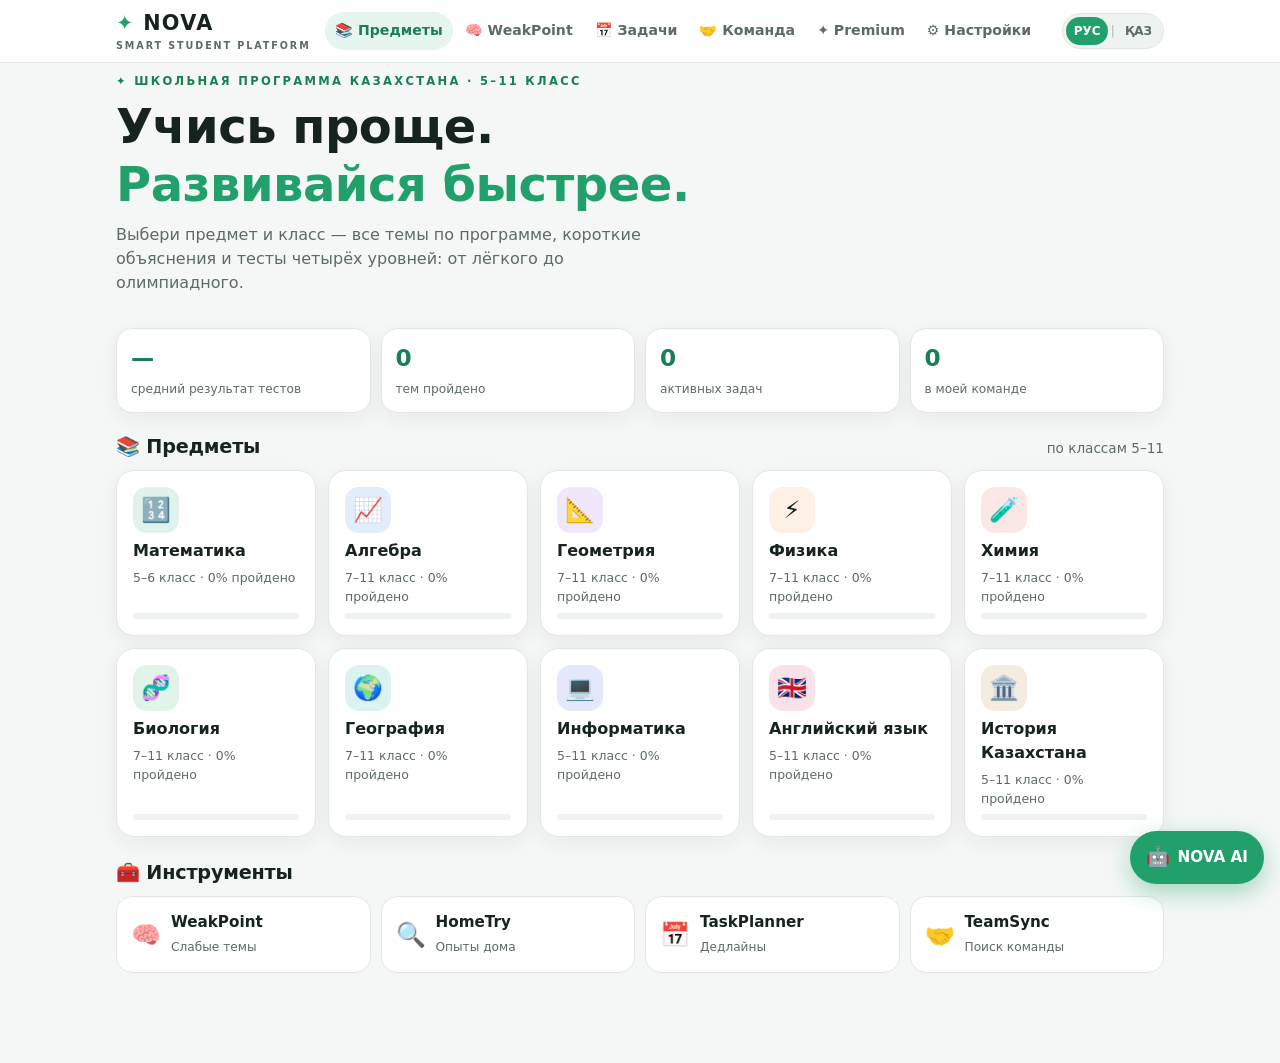
==== commit 6e214021: "NOVA: уровень 4 «Олимпиадный» — ввод ответа, подсказки, решение, источник; Информатика: 93 задачи (C" ====
--- a/nova/index.html
+++ b/nova/index.html
@@ -402,6 +402,21 @@
 .plan .feat li:not(.off) > span:first-child:not(.yes) { color: var(--accent-dark); font-size: .8rem; }
 .demo-note { background: #fff4dc; color: #7a4a00; border-radius: 12px; padding: 10px 14px; font-size: .88rem; font-weight: 600; }
 .msg.limit-card { background: #fff4dc; }
+
+/* ---------- олимпиадные задачи ---------- */
+.ans-form input { width: 100%; font-size: 1.05rem; padding: 12px 14px; border-radius: var(--radius-sm); border: 1.5px solid var(--line); }
+.ans-form input:focus { border-color: var(--accent); outline: none; }
+.ans-form input.mono { font-family: ui-monospace, Menlo, Consolas, monospace; }
+.olymp { margin-top: 14px; padding-top: 12px; border-top: 1px dashed var(--line); display: grid; gap: 8px; }
+.src { font-size: .82rem; color: var(--muted); margin: 0; }
+.hint { margin: 0; padding: 8px 12px; border-radius: 10px; background: #fff8e6; font-size: .92rem; }
+.solution { padding: 10px 14px; border-radius: 12px; background: var(--accent-light); font-size: .93rem; }
+.solution p { margin: 6px 0; }
+.samples { display: grid; gap: 8px; margin: 8px 0; }
+.samples .io { display: flex; gap: 10px; flex-wrap: wrap; font-size: .85rem; }
+.samples pre { margin: 4px 0 0; padding: 8px 12px; border-radius: 10px; background: var(--bg-2); font: 13px/1.4 ui-monospace, Menlo, Consolas, monospace; white-space: pre-wrap; min-width: 120px; }
+.sol-details summary { cursor: pointer; color: var(--accent-dark); font-weight: 700; font-size: .9rem; margin: 6px 0; }
+.option[disabled] { opacity: .6; cursor: default; transform: none; }
 </style>
 </head>
 <body>
@@ -553,7 +568,7 @@
   { id: "easy",     name: "Лёгкий",      color: "#22A06B", hint: "Определения и базовые факты" },
   { id: "medium",   name: "Средний",     color: "#2f80ed", hint: "Применение в типовых задачах" },
   { id: "hard",     name: "Сложный",     color: "#f2994a", hint: "Задачи в несколько шагов" },
-  { id: "olympiad", name: "Олимпиадный", color: "#d6336c", hint: "Нестандартные задачи" }
+  { id: "olympiad", name: "Олимпиадный", color: "#d6336c", hint: "Настоящие олимпиадные задачи" }
 ];
 const levelById = id => LEVELS.find(l => l.id === id);
 const PASS = 70; // тест считается сданным от 70%
@@ -865,9 +880,40 @@
       const kz = q.kz ? { ...q.kz, ...(q.kz.o ? { o: order.map(i => q.kz.o[i]) } : {}) } : undefined;
       return { ...q, o: order.map(i => q.o[i]), a: order.indexOf(q.a ?? 0), kz };
     });
-    quiz = { key, sid, grade: +grade, tid, level, topic: found.topic, questions, answers: Array(questions.length).fill(null), i: 0 };
+    quiz = { key, sid, grade: +grade, tid, level, topic: found.topic, questions, answers: Array(questions.length).fill(null), hints: [], sol: [], i: 0 };
   }
   quiz.finished ? drawResult(view) : drawQuestion(view);
+}
+
+/* --- Ответы: выбор варианта (o, a) или ввод (answer, accept) --- */
+const SEEN = "__solution_seen__";            // решение открыто до ответа — задача не засчитывается
+const normAns = s => String(s ?? "").trim().toLowerCase().replace(/[−–]/g, "-").replace(/,/g, ".").replace(/\s+/g, "");
+const isInput = q => q.answer !== undefined;
+function isRight(q, ans) {
+  if (ans === null || ans === undefined || ans === SEEN) return false;
+  if (isInput(q)) return [q.answer, ...(q.accept || [])].some(x => normAns(x) === normAns(ans));
+  return ans === q.a;
+}
+const rightText = q => (isInput(q) ? String(L(q, "answer")) : qOpts(q)[q.a]);
+const ansText = (q, ans) => (ans === SEEN ? tr("показано решение") : isInput(q) ? String(ans ?? "—") : qOpts(q)[ans]);
+
+/** Строка «Источник: …» под олимпиадной задачей. */
+function sourceLine(q) {
+  if (!q.source) return "";
+  if (q.source === "style") return `<p class="src">📎 ${tr("Источник:")} <i>${tr("в стиле олимпиады")}</i> <span class="badge-check">${tr("проверить")}</span></p>`;
+  const s = q.source;
+  const parts = [s.name, s.year, s.stage, s.grade ? tr("{g} класс", { g: s.grade }) : "", s.problem ? tr("задача {n}", { n: s.problem }) : ""].filter(Boolean);
+  return `<p class="src">📎 ${tr("Источник:")} ${esc(parts.join(", "))}${q.check ? ` <span class="badge-check">${tr("проверить")}</span>` : ""}</p>`;
+}
+const textHtml = s => String(s || "").split("\n").map(x => `<p>${esc(x)}</p>`).join("");
+function solutionHtml(q) {
+  return `<div class="solution"><b>${tr("Решение")}</b>${textHtml(L(q, "solution") || qExpl(q))}
+    ${q.solution_code ? `<p class="small muted">${tr("Решение на C++")}:</p>${codeBlock(q.solution_code)}` : ""}
+    <p><b>${tr("Ответ:")}</b> ${esc(rightText(q))}</p></div>`;
+}
+function samplesHtml(q) {
+  if (!q.samples?.length) return "";
+  return `<div class="samples">${q.samples.map(s => `<div class="io"><div><b>${tr("Пример ввода")}</b><pre>${esc(s.in)}</pre></div><div><b>${tr("Пример вывода")}</b><pre>${esc(s.out)}</pre></div></div>`).join("")}</div>`;
 }
 
 function drawQuestion(view) {
@@ -875,6 +921,11 @@
   const lv = levelById(quiz.level);
   const q = quiz.questions[quiz.i];
   const total = quiz.questions.length;
+  const ans = quiz.answers[quiz.i];
+  const seen = !!quiz.sol[quiz.i];
+  const hints = L(q, "hints") || [];
+  const shown = quiz.hints[quiz.i] || 0;
+  const locked = ans === SEEN;
   view.innerHTML = `
     <nav class="crumbs"><a href="#/s/${quiz.sid}">${subjectName(s)}</a> › <a href="#/s/${quiz.sid}/${quiz.grade}">${tr("{g} класс", { g: quiz.grade })}</a> › <a href="#/t/${quiz.sid}/${quiz.grade}/${quiz.tid}">${esc(topicTitle(quiz.topic))}</a></nav>
     ${modHead(s.emoji, esc(topicTitle(quiz.topic)), tr("Уровень: {l}", { l: levelName(lv) }), `#/t/${quiz.sid}/${quiz.grade}/${quiz.tid}`)}
@@ -883,19 +934,48 @@
       <div class="progress"><i style="width:${(quiz.i / total) * 100}%"></i></div>
       <h2>${esc(qText(q))}${noKzTag(q, "q")}</h2>
       ${q.code ? codeBlock(q.code) : ""}
-      <div class="options">
-        ${qOpts(q).map((opt, k) => `<button class="option ${q.code ? "mono" : ""} ${quiz.answers[quiz.i] === k ? "picked" : ""}" data-k="${k}">${esc(opt)}</button>`).join("")}
-      </div>
+      ${samplesHtml(q)}
+      ${isInput(q) ? `
+        <form class="ans-form" id="ansForm" autocomplete="off">
+          <input type="text" id="ansInput" placeholder="${tr("Введи ответ")}" value="${locked || ans === null ? "" : esc(ans)}" ${locked ? "disabled" : ""} ${q.samples ? 'class="mono"' : ""}>
+        </form>` : `
+        <div class="options">
+          ${qOpts(q).map((opt, k) => `<button class="option ${q.code ? "mono" : ""} ${ans === k ? "picked" : ""}" data-k="${k}" ${locked ? "disabled" : ""}>${esc(opt)}</button>`).join("")}
+        </div>`}
+      ${q.source || hints.length || q.solution ? `
+        <div class="olymp">
+          ${sourceLine(q)}
+          ${hints.slice(0, shown).map((h, i) => `<p class="hint">💡 <b>${tr("Подсказка {i}", { i: i + 1 })}:</b> ${esc(h)}</p>`).join("")}
+          <div class="row" style="gap:8px">
+            ${shown < hints.length ? `<button class="btn btn-sm btn-soft" id="hintBtn">${tr("💡 Подсказка")} ${shown + 1}/${hints.length}</button>` : ""}
+            <button class="btn btn-sm btn-ghost" id="solBtn">${seen ? tr("Скрыть решение") : tr("Показать решение")}</button>
+          </div>
+          ${seen ? solutionHtml(q) : ""}
+        </div>` : ""}
       <div class="row between" style="margin-top:16px">
         <button class="btn btn-ghost" id="prevQ" ${quiz.i === 0 ? "disabled" : ""}>${tr("← Назад")}</button>
-        <button class="btn btn-primary" id="nextQ" ${quiz.answers[quiz.i] === null ? "disabled" : ""}>${quiz.i === total - 1 ? tr("Завершить тест") : tr("Далее →")}</button>
+        <button class="btn btn-primary" id="nextQ" ${ans === null ? "disabled" : ""}>${quiz.i === total - 1 ? tr("Завершить тест") : tr("Далее →")}</button>
       </div>
     </section>`;
   $$(".option", view).forEach(b => b.onclick = () => { quiz.answers[quiz.i] = +b.dataset.k; drawQuestion(view); });
+  const inp = $("#ansInput", view);
+  if (inp) {
+    inp.oninput = () => { quiz.answers[quiz.i] = inp.value.trim() ? inp.value.trim() : null; $("#nextQ", view).disabled = quiz.answers[quiz.i] === null; };
+    $("#ansForm", view).onsubmit = e => { e.preventDefault(); if (quiz.answers[quiz.i] !== null) $("#nextQ", view).click(); };
+    if (!locked) inp.focus({ preventScroll: true });
+  }
+  const hb = $("#hintBtn", view);
+  if (hb) hb.onclick = () => { quiz.hints[quiz.i] = shown + 1; drawQuestion(view); };
+  const sb = $("#solBtn", view);
+  if (sb) sb.onclick = () => {
+    if (!seen && quiz.answers[quiz.i] === null) quiz.answers[quiz.i] = SEEN; // решение до ответа — без балла
+    quiz.sol[quiz.i] = !seen;
+    drawQuestion(view);
+  };
   $("#prevQ", view).onclick = () => { quiz.i--; drawQuestion(view); };
   $("#nextQ", view).onclick = () => {
-    if (quiz.i < total - 1) { quiz.i++; drawQuestion(view); return; }
-    const score = quiz.questions.filter((q, i) => quiz.answers[i] === q.a).length;
+    if (quiz.i < total - 1) { quiz.i++; drawQuestion(view); window.scrollTo({ top: 0 }); return; }
+    const score = quiz.questions.filter((q, i) => isRight(q, quiz.answers[i])).length;
     quiz.score = score;
     quiz.percent = saveResult(quiz.sid, quiz.grade, quiz.topic, quiz.level, score, total);
     quiz.finished = true;
@@ -911,7 +991,7 @@
   const pct = quiz.percent;
   const color = pct >= 80 ? "var(--ok)" : pct >= 50 ? "var(--warn)" : "var(--danger)";
   const msg = tr(pct >= 80 ? "Отличный результат! 🔥" : pct >= PASS ? "Тест сдан! Можно попробовать уровень сложнее 💪" : pct >= 50 ? "Почти! Разберём ошибки и попробуем снова 💪" : "Не страшно — разберём ошибки вместе 🌱");
-  const mistakes = quiz.questions.map((q, i) => ({ q, i, picked: quiz.answers[i] })).filter(x => x.picked !== x.q.a);
+  const mistakes = quiz.questions.map((q, i) => ({ q, i, picked: quiz.answers[i] })).filter(x => !isRight(x.q, x.picked));
   const nextLevel = LEVELS[LEVELS.findIndex(l => l.id === quiz.level) + 1];
 
   view.innerHTML = `
@@ -935,8 +1015,9 @@
         <div class="mistake">
           <p><b>${esc(qText(m.q))}</b></p>
           ${m.q.code ? codeBlock(m.q.code) : ""}
-          <p class="bad">${tr("Твой ответ:")} ${esc(qOpts(m.q)[m.picked])}</p>
-          <p class="good">${tr("Правильно:")} ${esc(qOpts(m.q)[m.q.a])}</p>
+          <p class="bad">${tr("Твой ответ:")} ${esc(ansText(m.q, m.picked))}</p>
+          <p class="good">${tr("Правильно:")} ${esc(rightText(m.q))}</p>
+          ${m.q.solution ? `${sourceLine(m.q)}<details class="sol-details"><summary>${tr("Показать решение")}</summary>${solutionHtml(m.q)}</details>` : ""}
           <button class="btn btn-sm btn-soft explain-btn" data-explain="${m.i}">${tr("🤖 Объясни")}</button>
         </div>`).join("")
       : `<p class="muted">${tr("Все ответы верные. Попробуй уровень сложнее!")}</p>`}
@@ -946,7 +1027,7 @@
   $$("[data-explain]", view).forEach(b => b.onclick = () => {
     const i = +b.dataset.explain;
     const q = quiz.questions[i];
-    openNovaAI({ ...q, picked: qOpts(q)[quiz.answers[i]] });
+    openNovaAI({ ...q, picked: ansText(q, quiz.answers[i]) });
   });
 }
 
